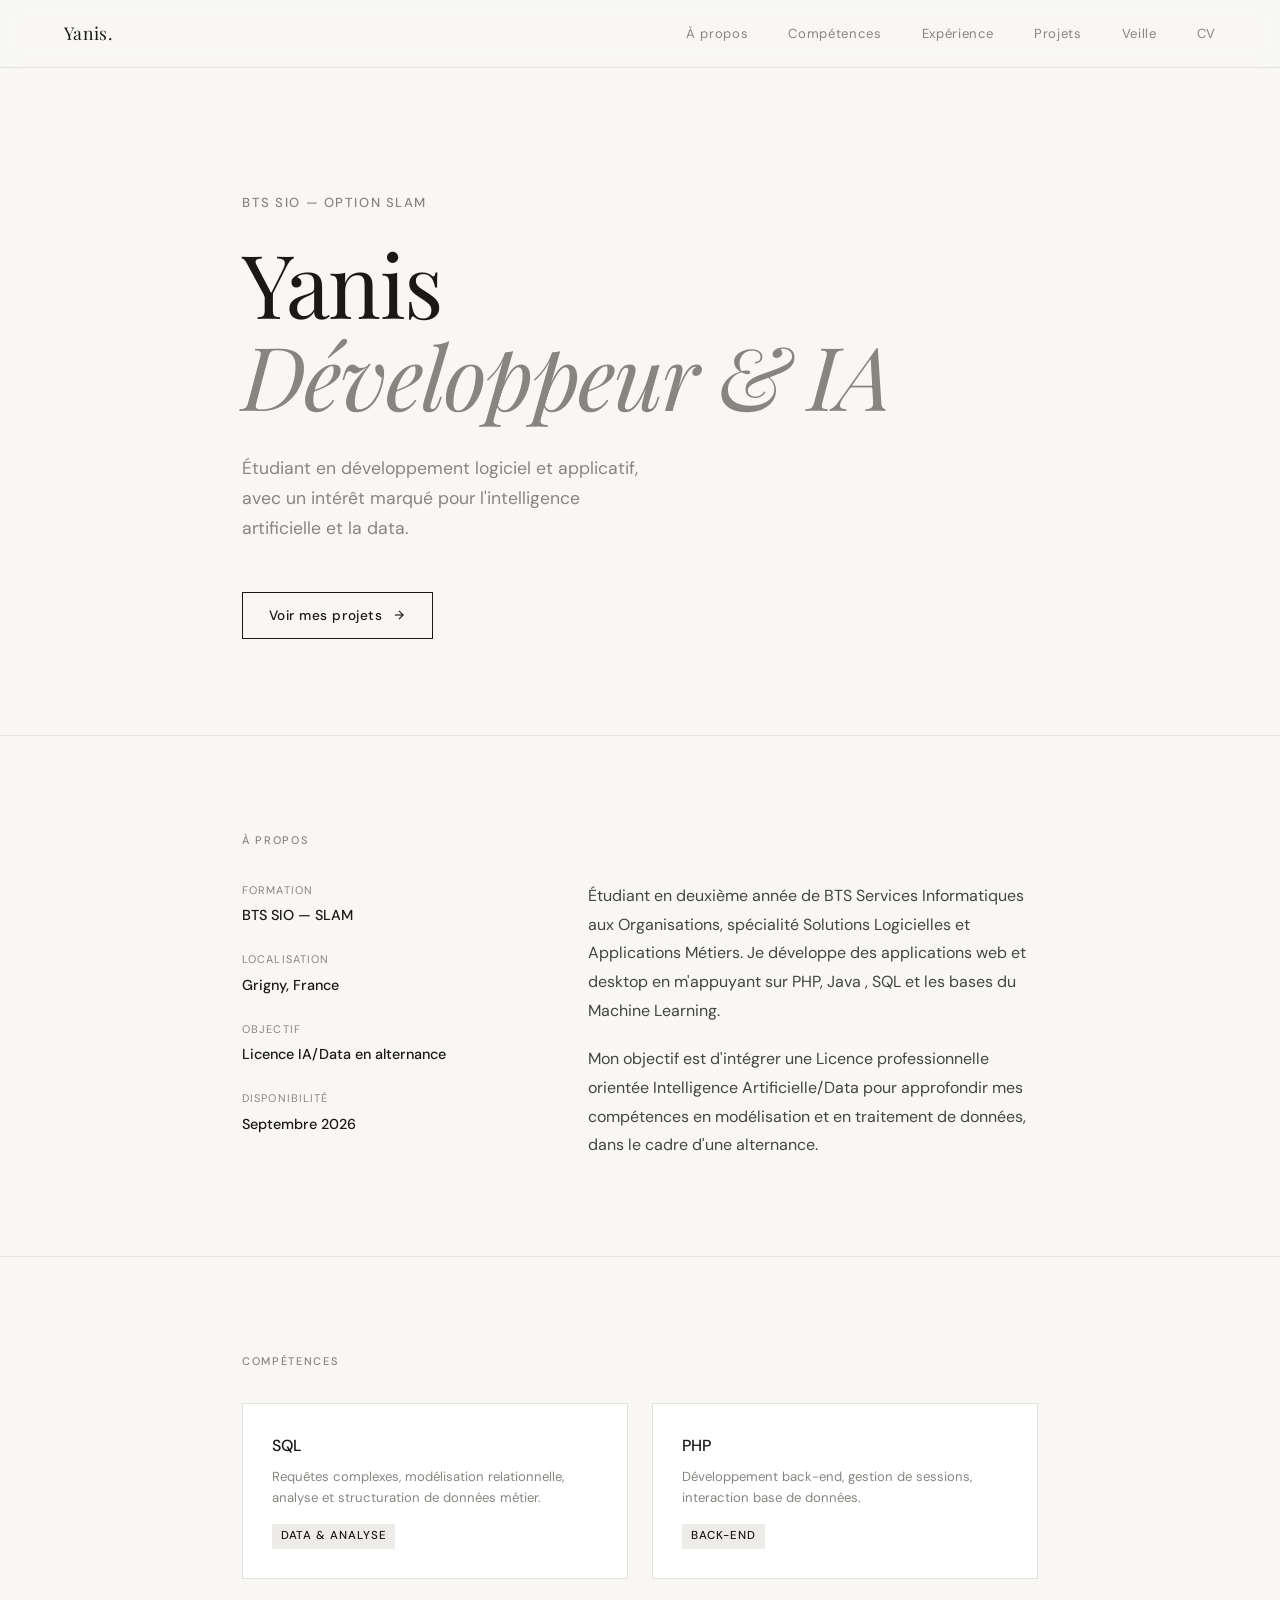
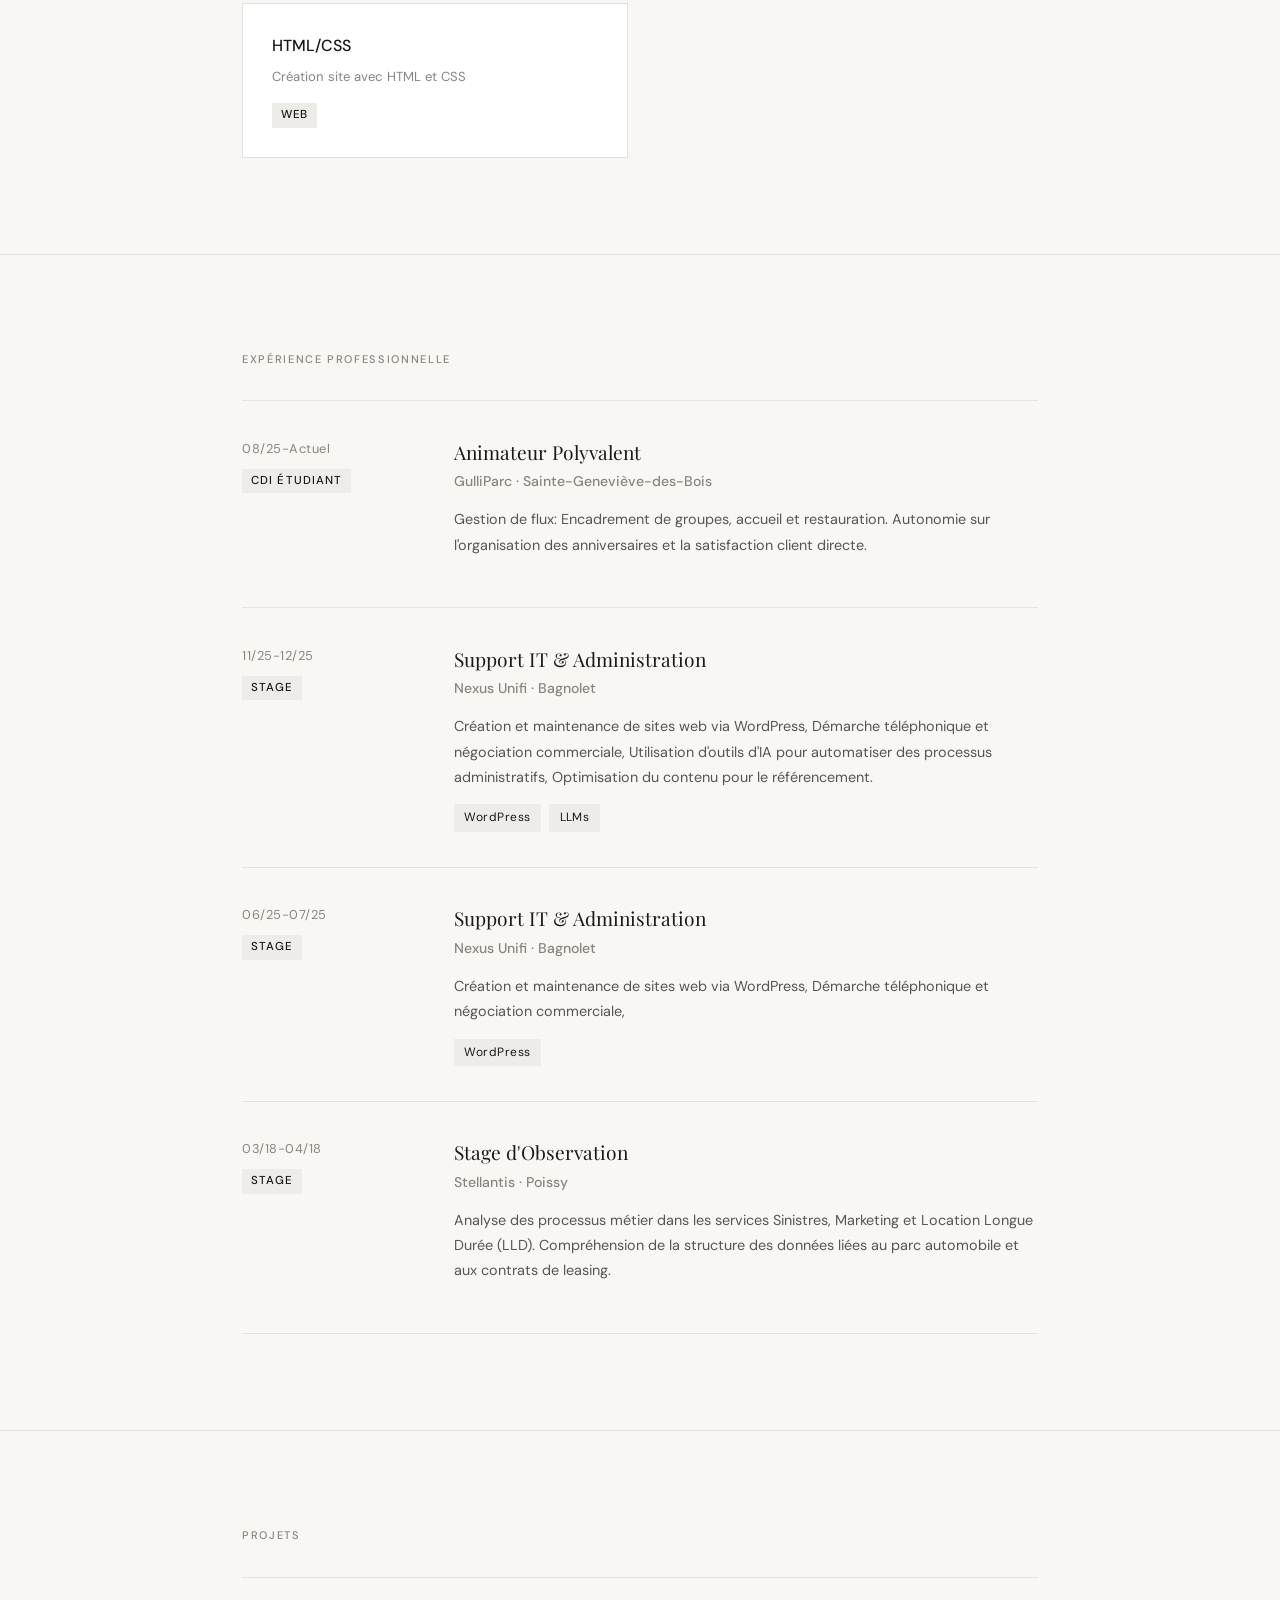
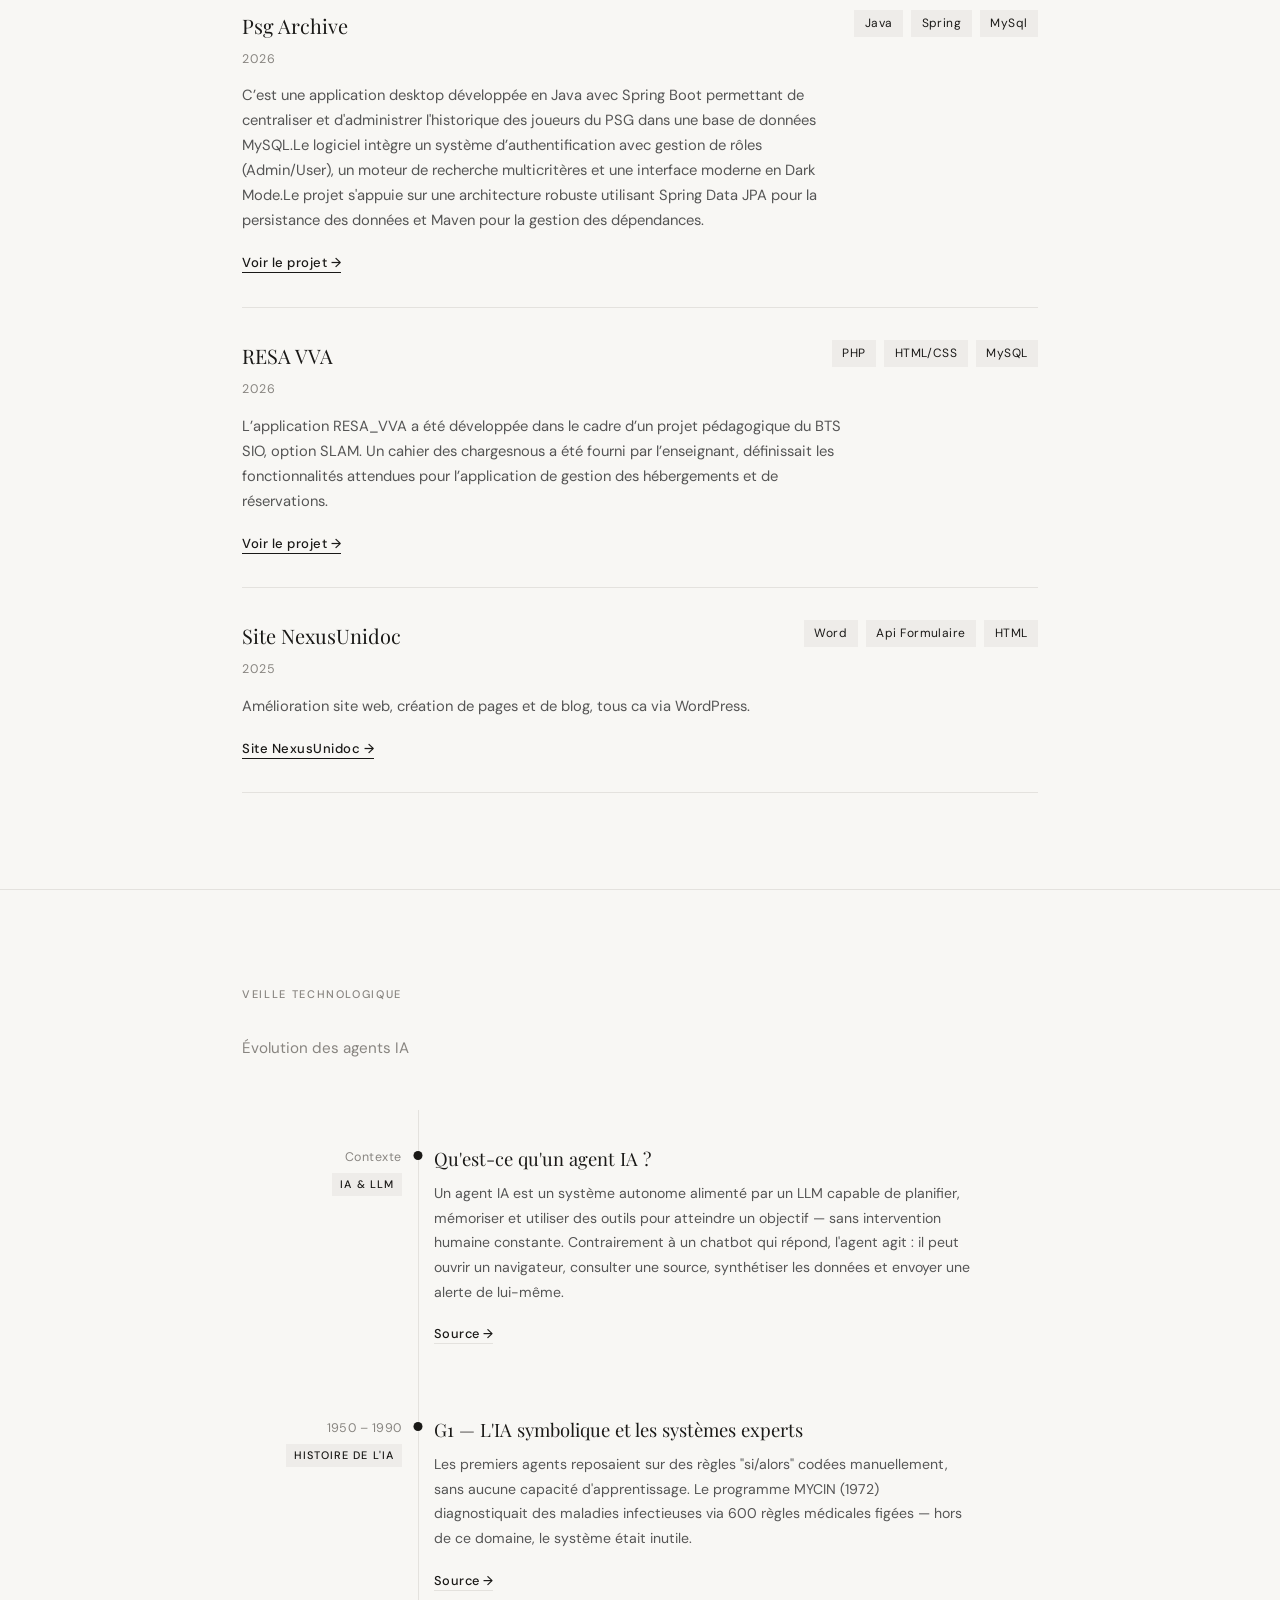
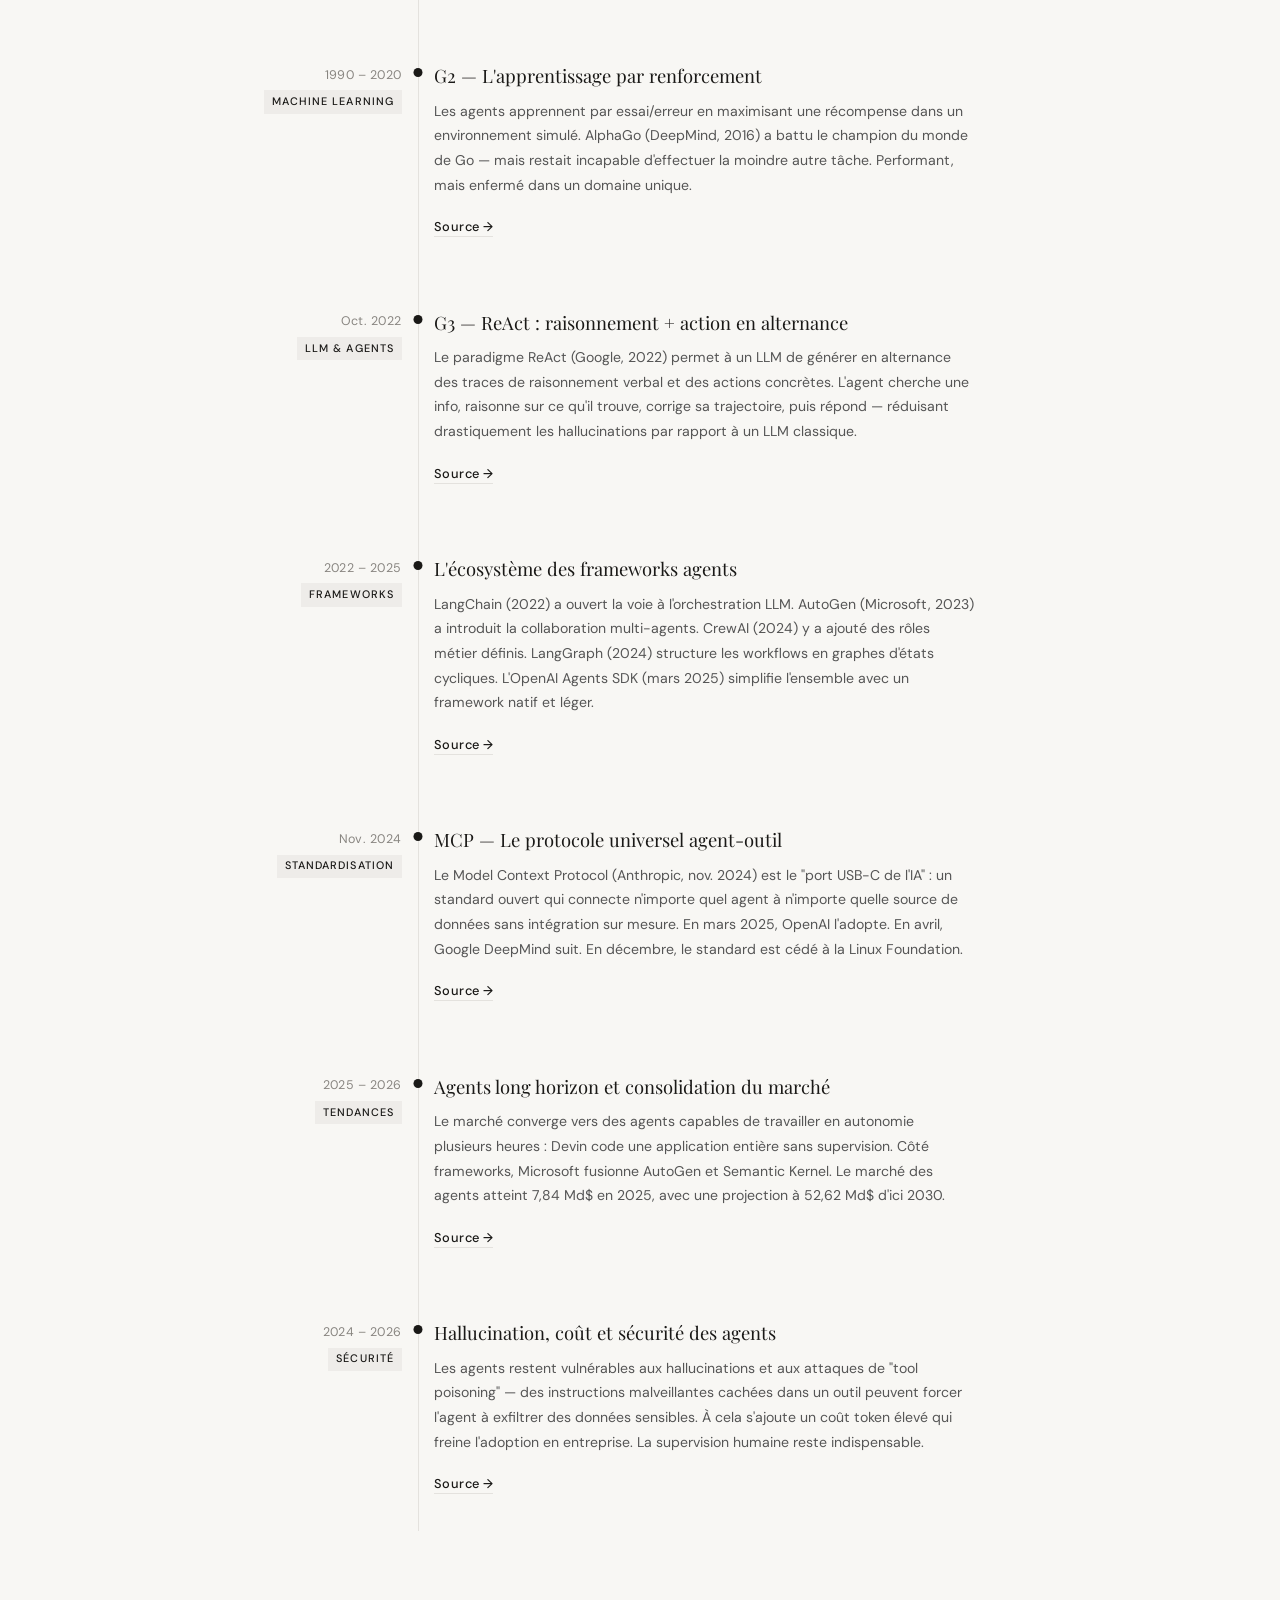
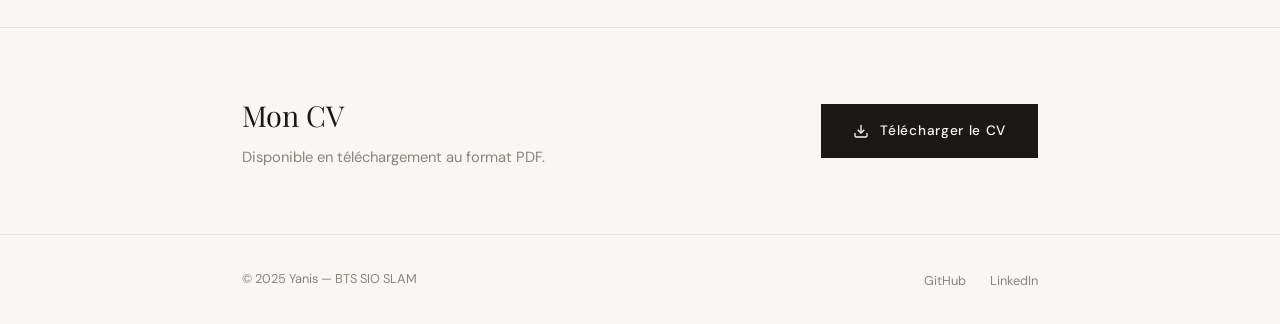
==== index.html @ 3b04b629 "Add files via upload" ====
<!DOCTYPE html>
<html lang="fr">
<head>
  <meta charset="UTF-8" />
  <meta name="viewport" content="width=device-width, initial-scale=1.0" />
  <title>Yanis — BTS SIO SLAM</title>
  <link rel="preconnect" href="https://fonts.googleapis.com" />
  <link rel="preconnect" href="https://fonts.gstatic.com" crossorigin />
  <link href="https://fonts.googleapis.com/css2?family=Playfair+Display:ital,wght@0,400;0,700;1,400&family=DM+Sans:wght@300;400;500&display=swap" rel="stylesheet" />

  <style>
    /* ─── VARIABLES ─────────────────────────────────────────── */
    :root {
      --bg:       #f8f7f4;
      --surface:  #ffffff;
      --border:   #e4e2de;
      --text:     #1a1917;
      --muted:    #888580;
      --accent:   #1a1917;
      --tag-bg:   #eeece9;
    }

    /* ─── RESET & BASE ──────────────────────────────────────── */
    *, *::before, *::after { box-sizing: border-box; margin: 0; padding: 0; }

    html { scroll-behavior: smooth; }

    body {
      font-family: 'DM Sans', sans-serif;
      background: var(--bg);
      color: var(--text);
      font-size: 16px;
      line-height: 1.6;
      -webkit-font-smoothing: antialiased;
    }

    /* ─── TYPOGRAPHIE ───────────────────────────────────────── */
    h1, h2, h3 { font-family: 'Playfair Display', serif; font-weight: 400; }

    .section-label {
      font-size: 11px;
      font-weight: 500;
      letter-spacing: 0.15em;
      text-transform: uppercase;
      color: var(--muted);
      margin-bottom: 2rem;
    }

    /* ─── NAV ───────────────────────────────────────────────── */
    nav {
      position: fixed;
      top: 0; left: 0; right: 0;
      z-index: 100;
      display: flex;
      align-items: center;
      justify-content: space-between;
      padding: 1.2rem 4rem;
      background: rgba(248, 247, 244, 0.88);
      backdrop-filter: blur(10px);
      border-bottom: 1px solid var(--border);
    }

    .nav-logo {
      font-family: 'Playfair Display', serif;
      font-size: 1.1rem;
      letter-spacing: 0.02em;
      color: var(--text);
      text-decoration: none;
    }

    .nav-links {
      display: flex;
      gap: 2.5rem;
      list-style: none;
    }

    .nav-links a {
      font-size: 0.82rem;
      font-weight: 400;
      letter-spacing: 0.05em;
      color: var(--muted);
      text-decoration: none;
      transition: color 0.2s;
    }

    .nav-links a:hover { color: var(--text); }

    /* ─── LAYOUT ────────────────────────────────────────────── */
    .container {
      max-width: 860px;
      margin: 0 auto;
      padding: 0 2rem;
    }

    section {
      padding: 6rem 0;
      border-top: 1px solid var(--border);
    }

    /* ─── HERO ──────────────────────────────────────────────── */
    #hero {
      padding: 12rem 0 6rem;
      border-top: none;
    }

    .hero-eyebrow {
      font-size: 0.82rem;
      font-weight: 500;
      letter-spacing: 0.12em;
      text-transform: uppercase;
      color: var(--muted);
      margin-bottom: 1.5rem;
    }

    .hero-name {
      font-size: clamp(3rem, 8vw, 5.5rem);
      line-height: 1.05;
      letter-spacing: -0.02em;
      margin-bottom: 2rem;
    }

    .hero-name em {
      font-style: italic;
      color: var(--muted);
    }

    .hero-desc {
      font-size: 1.1rem;
      color: var(--muted);
      max-width: 420px;
      line-height: 1.7;
      margin-bottom: 3rem;
    }

    .hero-cta {
      display: inline-flex;
      align-items: center;
      gap: 0.6rem;
      padding: 0.75rem 1.6rem;
      border: 1.5px solid var(--text);
      background: transparent;
      color: var(--text);
      text-decoration: none;
      font-size: 0.85rem;
      font-weight: 500;
      letter-spacing: 0.04em;
      transition: background 0.2s, color 0.2s;
    }

    .hero-cta:hover { background: var(--text); color: var(--bg); }

    .hero-cta svg { width: 14px; height: 14px; }

    /* ─── À PROPOS ──────────────────────────────────────────── */
    .about-grid {
      display: grid;
      grid-template-columns: 1fr 1.6fr;
      gap: 4rem;
      align-items: start;
    }

    .about-meta {
      display: flex;
      flex-direction: column;
      gap: 1.5rem;
    }

    .about-meta-item label {
      display: block;
      font-size: 11px;
      letter-spacing: 0.1em;
      text-transform: uppercase;
      color: var(--muted);
      margin-bottom: 0.3rem;
    }

    .about-meta-item p {
      font-size: 0.9rem;
      font-weight: 500;
    }

    .about-text p {
      font-size: 1rem;
      line-height: 1.8;
      color: #444;
      margin-bottom: 1.2rem;
    }

    .about-text p:last-child { margin-bottom: 0; }

    /* ─── COMPÉTENCES ───────────────────────────────────────── */
    .skills-grid {
      display: grid;
      grid-template-columns: repeat(2, 1fr);
      gap: 1.5rem;
    }
 
    .skill-card {
      padding: 1.8rem;
      background: var(--surface);
      border: 1px solid var(--border);
    }
 
    .skill-card-title {
      font-size: 1rem;
      font-weight: 500;
      margin-bottom: 0.5rem;
    }
 
    .skill-card-desc {
      font-size: 0.82rem;
      color: var(--muted);
      line-height: 1.6;
    }
 
    .skill-card-context {
      display: inline-block;
      margin-top: 1rem;
      font-size: 0.72rem;
      font-weight: 500;
      letter-spacing: 0.08em;
      text-transform: uppercase;
      padding: 0.2rem 0.55rem;
      background: var(--tag-bg);
      color: var(--text);
    }

    /* ─── PROJETS ───────────────────────────────────────────── */
    .projects-list {
      display: flex;
      flex-direction: column;
      gap: 0;
    }

    /* ── CARD PROJET : copie ce bloc pour ajouter un projet ─── *
     *                                                           *
     *   <article class="project-card">                         *
     *     <div class="project-card-header">                    *
     *       <div>                                              *
     *         <h3 class="project-name">Nom du projet</h3>     *
     *         <span class="project-year">2024</span>           *
     *       </div>                                             *
     *       <div class="project-tags">                         *
     *         <span class="tag">PHP</span>                     *
     *         <span class="tag">MySQL</span>                   *
     *       </div>                                             *
     *     </div>                                               *
     *     <p class="project-desc">                             *
     *       Description courte du projet en 1-2 phrases.      *
     *     </p>                                                 *
     *     <a href="#" class="project-link">Voir le projet →</a>*
     *   </article>                                             *
     *                                                          *
     * ────────────────────────────────────────────────────── */

    .project-card {
      padding: 2rem 0;
      border-bottom: 1px solid var(--border);
    }

    .project-card:first-child { border-top: 1px solid var(--border); }

    .project-card-header {
      display: flex;
      align-items: flex-start;
      justify-content: space-between;
      gap: 1rem;
      margin-bottom: 0.8rem;
      flex-wrap: wrap;
    }

    .project-name {
      font-family: 'Playfair Display', serif;
      font-size: 1.25rem;
      font-weight: 400;
      margin-bottom: 0.2rem;
    }

    .project-year {
      font-size: 0.78rem;
      color: var(--muted);
      letter-spacing: 0.08em;
    }

    .project-tags {
      display: flex;
      gap: 0.5rem;
      flex-wrap: wrap;
    }

    .tag {
      font-size: 0.75rem;
      padding: 0.25rem 0.65rem;
      background: var(--tag-bg);
      color: var(--text);
      letter-spacing: 0.04em;
    }

    .project-desc {
      font-size: 0.92rem;
      color: #555;
      line-height: 1.7;
      margin-bottom: 1rem;
      max-width: 600px;
    }

    .project-link {
      font-size: 0.82rem;
      font-weight: 500;
      color: var(--text);
      text-decoration: none;
      letter-spacing: 0.04em;
      border-bottom: 1px solid var(--text);
      padding-bottom: 1px;
      transition: opacity 0.2s;
    }

    .project-link:hover { opacity: 0.4; }

    /* ─── EXPÉRIENCE PRO ────────────────────────────────────── */
    .exp-list {
      display: flex;
      flex-direction: column;
      gap: 0;
    }

    .exp-item {
      display: grid;
      grid-template-columns: 180px 1fr;
      gap: 2rem;
      padding: 2.2rem 0;
      border-bottom: 1px solid var(--border);
    }

    .exp-item:first-child { border-top: 1px solid var(--border); }

    .exp-meta {
      padding-top: 0.15rem;
    }

    .exp-period {
      font-size: 0.8rem;
      color: var(--muted);
      letter-spacing: 0.04em;
      display: block;
      margin-bottom: 0.4rem;
    }

    .exp-type {
      font-size: 0.72rem;
      font-weight: 500;
      letter-spacing: 0.1em;
      text-transform: uppercase;
      padding: 0.2rem 0.55rem;
      background: var(--tag-bg);
      display: inline-block;
    }

    .exp-content {}

    .exp-role {
      font-family: 'Playfair Display', serif;
      font-size: 1.2rem;
      font-weight: 400;
      margin-bottom: 0.2rem;
    }

    .exp-company {
      font-size: 0.88rem;
      font-weight: 500;
      color: var(--muted);
      margin-bottom: 0.9rem;
    }

    .exp-desc {
      font-size: 0.9rem;
      color: #555;
      line-height: 1.75;
      margin-bottom: 0.9rem;
    }

    .exp-tags {
      display: flex;
      gap: 0.5rem;
      flex-wrap: wrap;
    }

    @media (max-width: 700px) {
      .exp-item { grid-template-columns: 1fr; gap: 0.8rem; }
    }

    /* ─── VEILLE — FRISE CHRONOLOGIQUE ─────────────────────── */
    .veille-intro {
      font-size: 0.95rem;
      color: var(--muted);
      max-width: 540px;
      line-height: 1.7;
      margin-bottom: 3rem;
    }

    /* ── Ligne verticale ────────────────────────────────────
       Colonne meta = 160px, gap = 2rem (32px)
       Centre du gap = 160 + 16 = 176px → valeur de référence
    ─────────────────────────────────────────────────────── */
    .timeline {
      position: relative;
    }

    .timeline::before {
      content: '';
      position: absolute;
      left: 176px;
      top: 0;
      bottom: 0;
      width: 1px;
      background: var(--border);
      z-index: 0;
    }

    /* ── Entrée ─────────────────────────────────────────── */
    .tl-item {
      display: grid;
      grid-template-columns: 160px 1fr;
      gap: 2rem;
      padding: 2.2rem 0;
      position: relative;
    }

    /* Dot : positionné sur .tl-item (même parent que la ligne),
       même left que .timeline::before → alignement garanti     */
    .tl-item::before {
      content: '';
      position: absolute;
      left: 176px;
      top: 2.55rem;
      width: 9px;
      height: 9px;
      border-radius: 50%;
      background: var(--text);
      transform: translateX(-50%);
      z-index: 1;
    }

    /* ── Colonne gauche ─────────────────────────────────── */
    .tl-meta {
      display: flex;
      flex-direction: column;
      align-items: flex-end;
      padding-top: 0.25rem;
      gap: 0.4rem;
    }

    .tl-period {
      font-size: 0.78rem;
      color: var(--muted);
      letter-spacing: 0.04em;
      text-align: right;
      line-height: 1.4;
    }

    .tl-domain {
      font-size: 0.68rem;
      font-weight: 500;
      letter-spacing: 0.1em;
      text-transform: uppercase;
      padding: 0.18rem 0.5rem;
      background: var(--tag-bg);
      color: var(--text);
    }

    /* ── Colonne droite ─────────────────────────────────── */
    .tl-content {
      padding-top: 0.1rem;
    }

    .tl-title {
      font-family: 'Playfair Display', serif;
      font-size: 1.15rem;
      font-weight: 400;
      margin-bottom: 0.6rem;
      line-height: 1.35;
    }

    .tl-summary {
      font-size: 0.88rem;
      color: #555;
      line-height: 1.75;
      margin-bottom: 1rem;
      max-width: 540px;
    }

    .tl-source {
      font-size: 0.8rem;
      color: var(--text);
      text-decoration: none;
      font-weight: 500;
      border-bottom: 1px solid var(--border);
      padding-bottom: 1px;
      transition: border-color 0.2s;
      letter-spacing: 0.03em;
    }

    .tl-source:hover { border-color: var(--text); }

    /* ── Responsive ─────────────────────────────────────── */
    @media (max-width: 640px) {
      .timeline::before {
        left: 0;
      }

      .tl-item {
        grid-template-columns: 1fr;
        gap: 0.5rem;
        padding-left: 1.5rem;
      }

      .tl-item::before {
        left: 0;
        top: 2.6rem;
        transform: translateX(-50%);
      }

      .tl-meta {
        flex-direction: row;
        align-items: center;
        gap: 0.7rem;
      }

      .tl-period { text-align: left; }
    }

    /* ─── CV ────────────────────────────────────────────────── */
    #cv {
      padding: 4rem 0;
    }

    .cv-block {
      display: flex;
      align-items: center;
      justify-content: space-between;
      gap: 2rem;
      flex-wrap: wrap;
    }

    .cv-text h2 {
      font-size: 1.8rem;
      margin-bottom: 0.5rem;
    }

    .cv-text p {
      color: var(--muted);
      font-size: 0.92rem;
    }

    .btn-download {
      display: inline-flex;
      align-items: center;
      gap: 0.7rem;
      padding: 1rem 2rem;
      background: var(--text);
      color: var(--bg);
      text-decoration: none;
      font-size: 0.85rem;
      font-weight: 500;
      letter-spacing: 0.05em;
      transition: opacity 0.2s;
      flex-shrink: 0;
    }

    .btn-download:hover { opacity: 0.75; }

    .btn-download svg { width: 16px; height: 16px; }

    /* ─── FOOTER ────────────────────────────────────────────── */
    footer {
      border-top: 1px solid var(--border);
      padding: 2rem 0;
    }

    .footer-inner {
      display: flex;
      align-items: center;
      justify-content: space-between;
      gap: 1rem;
      flex-wrap: wrap;
    }

    .footer-copy {
      font-size: 0.8rem;
      color: var(--muted);
    }

    .footer-links {
      display: flex;
      gap: 1.5rem;
      list-style: none;
    }

    .footer-links a {
      font-size: 0.8rem;
      color: var(--muted);
      text-decoration: none;
      transition: color 0.2s;
    }

    .footer-links a:hover { color: var(--text); }

    /* ─── RESPONSIVE ────────────────────────────────────────── */
    @media (max-width: 700px) {
      nav { padding: 1rem 1.5rem; }
      .nav-links { gap: 1.5rem; }
      .container { padding: 0 1.25rem; }
      #hero { padding: 9rem 0 4rem; }
      .about-grid { grid-template-columns: 1fr; gap: 2.5rem; }
      .skills-grid { grid-template-columns: 1fr; }
      .veille-grid { grid-template-columns: 1fr; }
      .cv-block { flex-direction: column; align-items: flex-start; }
    }
  </style>
</head>
<body>

  <!-- ─── NAV ──────────────────────────────────────────────── -->
  <nav>
    <a href="#hero" class="nav-logo">Yanis.</a>
    <ul class="nav-links">
      <li><a href="#about">À propos</a></li>
      <li><a href="#skills">Compétences</a></li>
      <li><a href="#experience">Expérience</a></li>
      <li><a href="#projects">Projets</a></li>
      <li><a href="#veille">Veille</a></li>
      <li><a href="#cv">CV</a></li>
    </ul>
  </nav>

  <!-- ─── HERO ─────────────────────────────────────────────── -->
  <section id="hero">
    <div class="container">
      <p class="hero-eyebrow">BTS SIO — Option SLAM</p>
      <h1 class="hero-name">Yanis<br /><em>Développeur & IA</em></h1>
      <p class="hero-desc">
        Étudiant en développement logiciel et applicatif, avec un intérêt marqué pour l'intelligence artificielle et la data.
      </p>
      <a href="#projects" class="hero-cta">
        Voir mes projets
        <svg viewBox="0 0 24 24" fill="none" stroke="currentColor" stroke-width="2"><line x1="5" y1="12" x2="19" y2="12"/><polyline points="12 5 19 12 12 19"/></svg>
      </a>
    </div>
  </section>

  <!-- ─── À PROPOS ──────────────────────────────────────────── -->
  <section id="about">
    <div class="container">
      <p class="section-label">À propos</p>
      <div class="about-grid">
        <div class="about-meta">
          <div class="about-meta-item">
            <label>Formation</label>
            <p>BTS SIO — SLAM</p>
          </div>
          <div class="about-meta-item">
            <label>Localisation</label>
            <p>Grigny, France</p>
          </div>
          <div class="about-meta-item">
            <label>Objectif</label>
            <p>Licence IA/Data en alternance</p>
          </div>
          <div class="about-meta-item">
            <label>Disponibilité</label>
            <p>Septembre 2026</p>
          </div>
        </div>
        <div class="about-text">
          <p>
            Étudiant en deuxième année de BTS Services Informatiques aux Organisations, spécialité Solutions Logicielles et Applications Métiers. Je développe des applications web et desktop en m'appuyant sur PHP, Java , SQL et les bases du Machine Learning.
          </p>
          <p>
            Mon objectif est d'intégrer une Licence professionnelle orientée Intelligence Artificielle/Data pour approfondir mes compétences en modélisation et en traitement de données, dans le cadre d'une alternance.
          </p>
        </div>
      </div>
    </div>
  </section>

  <!-- ─── COMPÉTENCES ───────────────────────────────────────── -->
  <section id="skills">
    <div class="container">
      <p class="section-label">Compétences</p>
      <div class="skills-grid">
 
        <div class="skill-card">
          <p class="skill-card-title">SQL</p>
          <p class="skill-card-desc">Requêtes complexes, modélisation relationnelle, analyse et structuration de données métier.</p>
          <span class="skill-card-context">Data & Analyse</span>
        </div>
 
        <div class="skill-card">
          <p class="skill-card-title">PHP</p>
          <p class="skill-card-desc">Développement back-end, gestion de sessions, interaction base de données.</p>
          <span class="skill-card-context">Back-end</span>
        </div>
 
        <div class="skill-card">
          <p class="skill-card-title">HTML/CSS</p>
          <p class="skill-card-desc">Création site avec HTML et CSS</p>
          <span class="skill-card-context">Web</span>
        </div>
 
        <!--
        <div class="skill-card">
          <p class="skill-card-title">Machine Learning / IA</p>
          <p class="skill-card-desc">Modèles supervisés, traitement de données, exploration avec Python.</p>
          <span class="skill-card-context">IA & Data</span>
        </div>
      -->
 
      </div>
    </div>
  </section>

  <!-- ─── EXPÉRIENCE PROFESSIONNELLE ───────────────────────── -->
  <section id="experience">
    <div class="container">
      <p class="section-label">Expérience professionnelle</p>
      <div class="exp-list">

        <!--
          ╔══════════════════════════════════════════════════════╗
          ║  AJOUTER UNE EXPÉRIENCE                              ║
          ╚══════════════════════════════════════════════════════╝

          <div class="exp-item">
            <div class="exp-meta">
              <span class="exp-period">Juin — Juil. 2024</span>
              <span class="exp-type">Stage</span>          ← ou "Alternance", "CDI", etc.
            </div>
            <div class="exp-content">
              <h3 class="exp-role">Intitulé du poste</h3>
              <p class="exp-company">Nom de l'entreprise · Ville</p>
              <p class="exp-desc">
                Ce que tu as fait : missions, outils, résultats concrets.
              </p>
              <div class="exp-tags">
                <span class="tag">PHP</span>
                <span class="tag">SQL</span>
              </div>
            </div>
          </div>
        -->



        <div class="exp-item">
          <div class="exp-meta">
            <span class="exp-period">08/25-Actuel</span>
            <span class="exp-type">CDI étudiant</span>
          </div>
          <div class="exp-content">
            <h3 class="exp-role">Animateur Polyvalent</h3>
            <p class="exp-company">GulliParc · Sainte-Geneviève-des-Bois</p>
            <p class="exp-desc">
              Gestion de flux: Encadrement de groupes, accueil et restauration. 
              Autonomie sur l'organisation des anniversaires et la satisfaction client directe.
            </p>
          </div>
        </div>


        <div class="exp-item">
          <div class="exp-meta">
            <span class="exp-period">11/25-12/25</span>
            <span class="exp-type">Stage</span>
          </div>
          <div class="exp-content">
            <h3 class="exp-role">Support IT & Administration</h3>
            <p class="exp-company">Nexus Unifi · Bagnolet</p>
            <p class="exp-desc">
              Création et maintenance de sites web via WordPress,
              Démarche téléphonique et négociation commerciale,
              Utilisation d'outils d'IA pour automatiser des processus administratifs,
              Optimisation du contenu pour le référencement.
            </p>
            <div class="exp-tags">
              <span class="tag">WordPress</span>
              <span class="tag">LLMs</span>
            </div>
          </div>
        </div>


        <div class="exp-item">
          <div class="exp-meta">
            <span class="exp-period">06/25-07/25</span>
            <span class="exp-type">Stage</span>
          </div>
          <div class="exp-content">
            <h3 class="exp-role">Support IT & Administration</h3>
            <p class="exp-company">Nexus Unifi · Bagnolet</p>
            <p class="exp-desc">
              Création et maintenance de sites web via WordPress,
              Démarche téléphonique et négociation commerciale,
            </p>
            <div class="exp-tags">
              <span class="tag">WordPress</span>
            </div>
          </div>
        </div>


        <div class="exp-item">
          <div class="exp-meta">
            <span class="exp-period">03/18-04/18</span>
            <span class="exp-type">Stage</span>
          </div>
          <div class="exp-content">
            <h3 class="exp-role">Stage d'Observation</h3>
            <p class="exp-company">Stellantis · Poissy</p>
            <p class="exp-desc">
              Analyse des processus métier dans les services Sinistres, Marketing et Location Longue Durée (LLD). Compréhension de la structure des données liées au parc automobile et aux contrats de leasing.
            </p>
          </div>
        </div>        


      </div>
    </div>
  </section>



  <!-- ─── PROJETS ───────────────────────────────────────────── -->
  <section id="projects">
    <div class="container">
      <p class="section-label">Projets</p>
      <div class="projects-list">

        <!--
          ╔══════════════════════════════════════════════════════╗
          ║  AJOUTER UN PROJET :                                 ║
          ╚══════════════════════════════════════════════════════╝

          <article class="project-card">
            <div class="project-card-header">
              <div>
                <h3 class="project-name">Nom du projet</h3>
                <span class="project-year">2024</span>
              </div>
              <div class="project-tags">
                <span class="tag">PHP</span>
                <span class="tag">MySQL</span>
                <span class="tag">HTML/CSS</span>
              </div>
            </div>
            <p class="project-desc">
              Description courte du projet en 1-2 phrases. Ce qu'il fait et pourquoi il a été conçu.
            </p>
            <a href="#" class="project-link">Voir le projet →</a>
          </article>
        -->


          <!--
        <article class="project-card">
            <div class="project-card-header">
              <div>
                <h3 class="project-name">Yaconcess</h3>
                <span class="project-year">2024</span>
              </div>
              <div class="project-tags">
                <span class="tag">PHP</span>
                <span class="tag">MySQL</span>
                <span class="tag">HTML/CSS</span>
              </div>
            </div>
            <p class="project-desc">
              Site en connexion avec une base de donnée sur le thème de location de voiture.
            </p>
            <a href="Yaconcess/index.html" class="project-link">Voir le projet →</a>
          </article>
          -->


          <article class="project-card">
            <div class="project-card-header">
              <div>
                <h3 class="project-name">Psg Archive</h3>
                <span class="project-year">2026</span>
              </div>
              <div class="project-tags">
                <span class="tag">Java</span>
                <span class="tag">Spring</span>
                <span class="tag">MySql</span>
              </div>
            </div>
            <p class="project-desc">
              C’est une application desktop développée en Java avec Spring Boot permettant de centraliser et d'administrer l'historique des joueurs du PSG dans une base de données MySQL.Le logiciel intègre un système d’authentification avec gestion de rôles (Admin/User), un moteur de recherche multicritères et une interface moderne en Dark Mode.Le projet s'appuie sur une architecture robuste utilisant Spring Data JPA pour la persistance des données et Maven pour la gestion des dépendances.
            </p>
            <a href="https://yanis252.github.io/psg-archive/" class="project-link">Voir le projet →</a>
          </article>


          <!--
          <article class="project-card">
            <div class="project-card-header">
              <div>
                <h3 class="project-name">Prédiction du taux de désabonnement des clients bancaires</h3>
                <span class="project-year">2026</span>
              </div>
              <div class="project-tags">
                <span class="tag">Python</span>
                <span class="tag">ML</span>
                <span class="tag">scikit-learn</span>
              </div>
            </div>
            <p class="project-desc">
              Modèle de classification binaire entraîné sur 10 000 clients bancaires pour prédire le churn. Pipeline complet : preprocessing (encodage, normalisation), comparaison Régression Logistique vs Random Forest, évaluation par ROC-AUC (~0.86). Variables les plus prédictives : âge, nombre de produits et statut d'activité du client.
            </p>
            <a href="https://yanis252.github.io/ML/" class="project-link">Voir le projet →</a>
          </article>
        -->


          <article class="project-card">
            <div class="project-card-header">
              <div>
                <h3 class="project-name">RESA VVA</h3>
                <span class="project-year">2026</span>
              </div>
              <div class="project-tags">
                <span class="tag">PHP</span>
                <span class="tag">HTML/CSS</span>
                <span class="tag">MySQL</span>
              </div>
            </div>
            <p class="project-desc">
              L’application RESA_VVA a été développée dans le cadre d’un projet pédagogique du BTS SIO, option SLAM.
              Un cahier des chargesnous a été fourni par l’enseignant, définissait les fonctionnalités attendues pour
              l’application de gestion des hébergements et de réservations.
            </p>

            <a href="Reservation/index.php" class="project-link">Voir le projet →</a>
          </article>

          <article class="project-card">
            <div class="project-card-header">
              <div>
                <h3 class="project-name">Site NexusUnidoc</h3>
                <span class="project-year">2025</span>
              </div>
              <div class="project-tags">
                <span class="tag">Word</span>
                <span class="tag">Api Formulaire</span>
                <span class="tag">HTML</span>
              </div>
            </div>
            <p class="project-desc">
              Amélioration site web, création de pages et de blog, tous ca via WordPress.
            </p>
            <a href="https://nexusunidoc.in/" class="project-link">Site NexusUnidoc →</a>
          </article>
      </div>
    </div>
  </section>



  <!-- ─── VEILLE TECHNOLOGIQUE ──────────────────────────────── -->
  <section id="veille">
    <div class="container">
      <p class="section-label">Veille technologique</p>
      <p class="veille-intro">
        Évolution des agents IA 
      </p>

      <div class="timeline">

        <!-- INTRO -->
        <div class="tl-item">
          <div class="tl-meta">
            <span class="tl-period">Contexte</span>
            <span class="tl-domain">IA & LLM</span>
          </div>
          <div class="tl-content">
            <h3 class="tl-title">Qu'est-ce qu'un agent IA ?</h3>
            <p class="tl-summary">
              Un agent IA est un système autonome alimenté par un LLM capable de planifier, mémoriser et utiliser des outils pour atteindre un objectif — sans intervention humaine constante. Contrairement à un chatbot qui répond, l'agent agit : il peut ouvrir un navigateur, consulter une source, synthétiser les données et envoyer une alerte de lui-même.
            </p>
            <a href="https://www.firecrawl.dev/blog/best-open-source-agent-frameworks" class="tl-source">Source →</a>
          </div>
        </div>

        <!-- G1 -->
        <div class="tl-item">
          <div class="tl-meta">
            <span class="tl-period">1950 – 1990</span>
            <span class="tl-domain">Histoire de l'IA</span>
          </div>
          <div class="tl-content">
            <h3 class="tl-title">G1 — L'IA symbolique et les systèmes experts</h3>
            <p class="tl-summary">
              Les premiers agents reposaient sur des règles "si/alors" codées manuellement, sans aucune capacité d'apprentissage. Le programme MYCIN (1972) diagnostiquait des maladies infectieuses via 600 règles médicales figées — hors de ce domaine, le système était inutile.
            </p>
            <a href="https://fr.wikipedia.org/wiki/Syst%C3%A8me_expert" class="tl-source">Source →</a>
          </div>
        </div>

        <!-- G2 -->
        <div class="tl-item">
          <div class="tl-meta">
            <span class="tl-period">1990 – 2020</span>
            <span class="tl-domain">Machine Learning</span>
          </div>
          <div class="tl-content">
            <h3 class="tl-title">G2 — L'apprentissage par renforcement</h3>
            <p class="tl-summary">
              Les agents apprennent par essai/erreur en maximisant une récompense dans un environnement simulé. AlphaGo (DeepMind, 2016) a battu le champion du monde de Go — mais restait incapable d'effectuer la moindre autre tâche. Performant, mais enfermé dans un domaine unique.
            </p>
            <a href="https://deepmind.google/research/breakthroughs/alphago/" class="tl-source">Source →</a>
          </div>
        </div>

        <!-- ReAct -->
        <div class="tl-item">
          <div class="tl-meta">
            <span class="tl-period">Oct. 2022</span>
            <span class="tl-domain">LLM & Agents</span>
          </div>
          <div class="tl-content">
            <h3 class="tl-title">G3 — ReAct : raisonnement + action en alternance</h3>
            <p class="tl-summary">
              Le paradigme ReAct (Google, 2022) permet à un LLM de générer en alternance des traces de raisonnement verbal et des actions concrètes. L'agent cherche une info, raisonne sur ce qu'il trouve, corrige sa trajectoire, puis répond — réduisant drastiquement les hallucinations par rapport à un LLM classique.
            </p>
            <a href="https://arxiv.org/abs/2210.03629" class="tl-source">Source →</a>
          </div>
        </div>

        <!-- Frameworks -->
        <div class="tl-item">
          <div class="tl-meta">
            <span class="tl-period">2022 – 2025</span>
            <span class="tl-domain">Frameworks</span>
          </div>
          <div class="tl-content">
            <h3 class="tl-title">L'écosystème des frameworks agents</h3>
            <p class="tl-summary">
              LangChain (2022) a ouvert la voie à l'orchestration LLM. AutoGen (Microsoft, 2023) a introduit la collaboration multi-agents. CrewAI (2024) y a ajouté des rôles métier définis. LangGraph (2024) structure les workflows en graphes d'états cycliques. L'OpenAI Agents SDK (mars 2025) simplifie l'ensemble avec un framework natif et léger.
            </p>
            <a href="https://langfuse.com/blog/2025-03-19-ai-agent-comparison" class="tl-source">Source →</a>
          </div>
        </div>

        <!-- MCP -->
        <div class="tl-item">
          <div class="tl-meta">
            <span class="tl-period">Nov. 2024</span>
            <span class="tl-domain">Standardisation</span>
          </div>
          <div class="tl-content">
            <h3 class="tl-title">MCP — Le protocole universel agent-outil</h3>
            <p class="tl-summary">
              Le Model Context Protocol (Anthropic, nov. 2024) est le "port USB-C de l'IA" : un standard ouvert qui connecte n'importe quel agent à n'importe quelle source de données sans intégration sur mesure. En mars 2025, OpenAI l'adopte. En avril, Google DeepMind suit. En décembre, le standard est cédé à la Linux Foundation.
            </p>
            <a href="https://www.anthropic.com/news/model-context-protocol" class="tl-source">Source →</a>
          </div>
        </div>

        <!-- Tendances -->
        <div class="tl-item">
          <div class="tl-meta">
            <span class="tl-period">2025 – 2026</span>
            <span class="tl-domain">Tendances</span>
          </div>
          <div class="tl-content">
            <h3 class="tl-title">Agents long horizon et consolidation du marché</h3>
            <p class="tl-summary">
              Le marché converge vers des agents capables de travailler en autonomie plusieurs heures : Devin code une application entière sans supervision. Côté frameworks, Microsoft fusionne AutoGen et Semantic Kernel. Le marché des agents atteint 7,84 Md$ en 2025, avec une projection à 52,62 Md$ d'ici 2030.
            </p>
            <a href="https://www.firecrawl.dev/blog/best-open-source-agent-frameworks" class="tl-source">Source →</a>
          </div>
        </div>

        <!-- Limites -->
        <div class="tl-item">
          <div class="tl-meta">
            <span class="tl-period">2024 – 2026</span>
            <span class="tl-domain">Sécurité</span>
          </div>
          <div class="tl-content">
            <h3 class="tl-title">Hallucination, coût et sécurité des agents</h3>
            <p class="tl-summary">
              Les agents restent vulnérables aux hallucinations et aux attaques de "tool poisoning" — des instructions malveillantes cachées dans un outil peuvent forcer l'agent à exfiltrer des données sensibles. À cela s'ajoute un coût token élevé qui freine l'adoption en entreprise. La supervision humaine reste indispensable.
            </p>
            <a href="https://thenewstack.io/why-the-model-context-protocol-won/" class="tl-source">Source →</a>
          </div>
        </div>

      </div>
    </div>
  </section>




  <!-- ─── CV ────────────────────────────────────────────────── -->
  <section id="cv">
    <div class="container">
      <div class="cv-block">
        <div class="cv-text">
          <h2>Mon CV</h2>
          <p>Disponible en téléchargement au format PDF.</p>
        </div>
        <!--
          📝 Remplace "cv-yanis.pdf" par le chemin réel de ton CV.
          Place ton fichier PDF dans le même dossier que ce fichier HTML.
        -->
        <a href="cv-yanis.pdf" download class="btn-download">
          <svg viewBox="0 0 24 24" fill="none" stroke="currentColor" stroke-width="2"><path d="M21 15v4a2 2 0 0 1-2 2H5a2 2 0 0 1-2-2v-4"/><polyline points="7 10 12 15 17 10"/><line x1="12" y1="15" x2="12" y2="3"/></svg>
          Télécharger le CV
        </a>
      </div>
    </div>
  </section>



  <!-- ─── FOOTER ────────────────────────────────────────────── -->
  <footer>
    <div class="container">
      <div class="footer-inner">
        <p class="footer-copy">© 2025 Yanis — BTS SIO SLAM</p>
        <ul class="footer-links">
          <!-- 📝 Mets tes vrais liens -->
          <li><a href="https://github.com/" target="_blank">GitHub</a></li>
          <li><a href="https://linkedin.com/" target="_blank">LinkedIn</a></li>
        </ul>
      </div>
    </div>
  </footer>

</body>
</html>
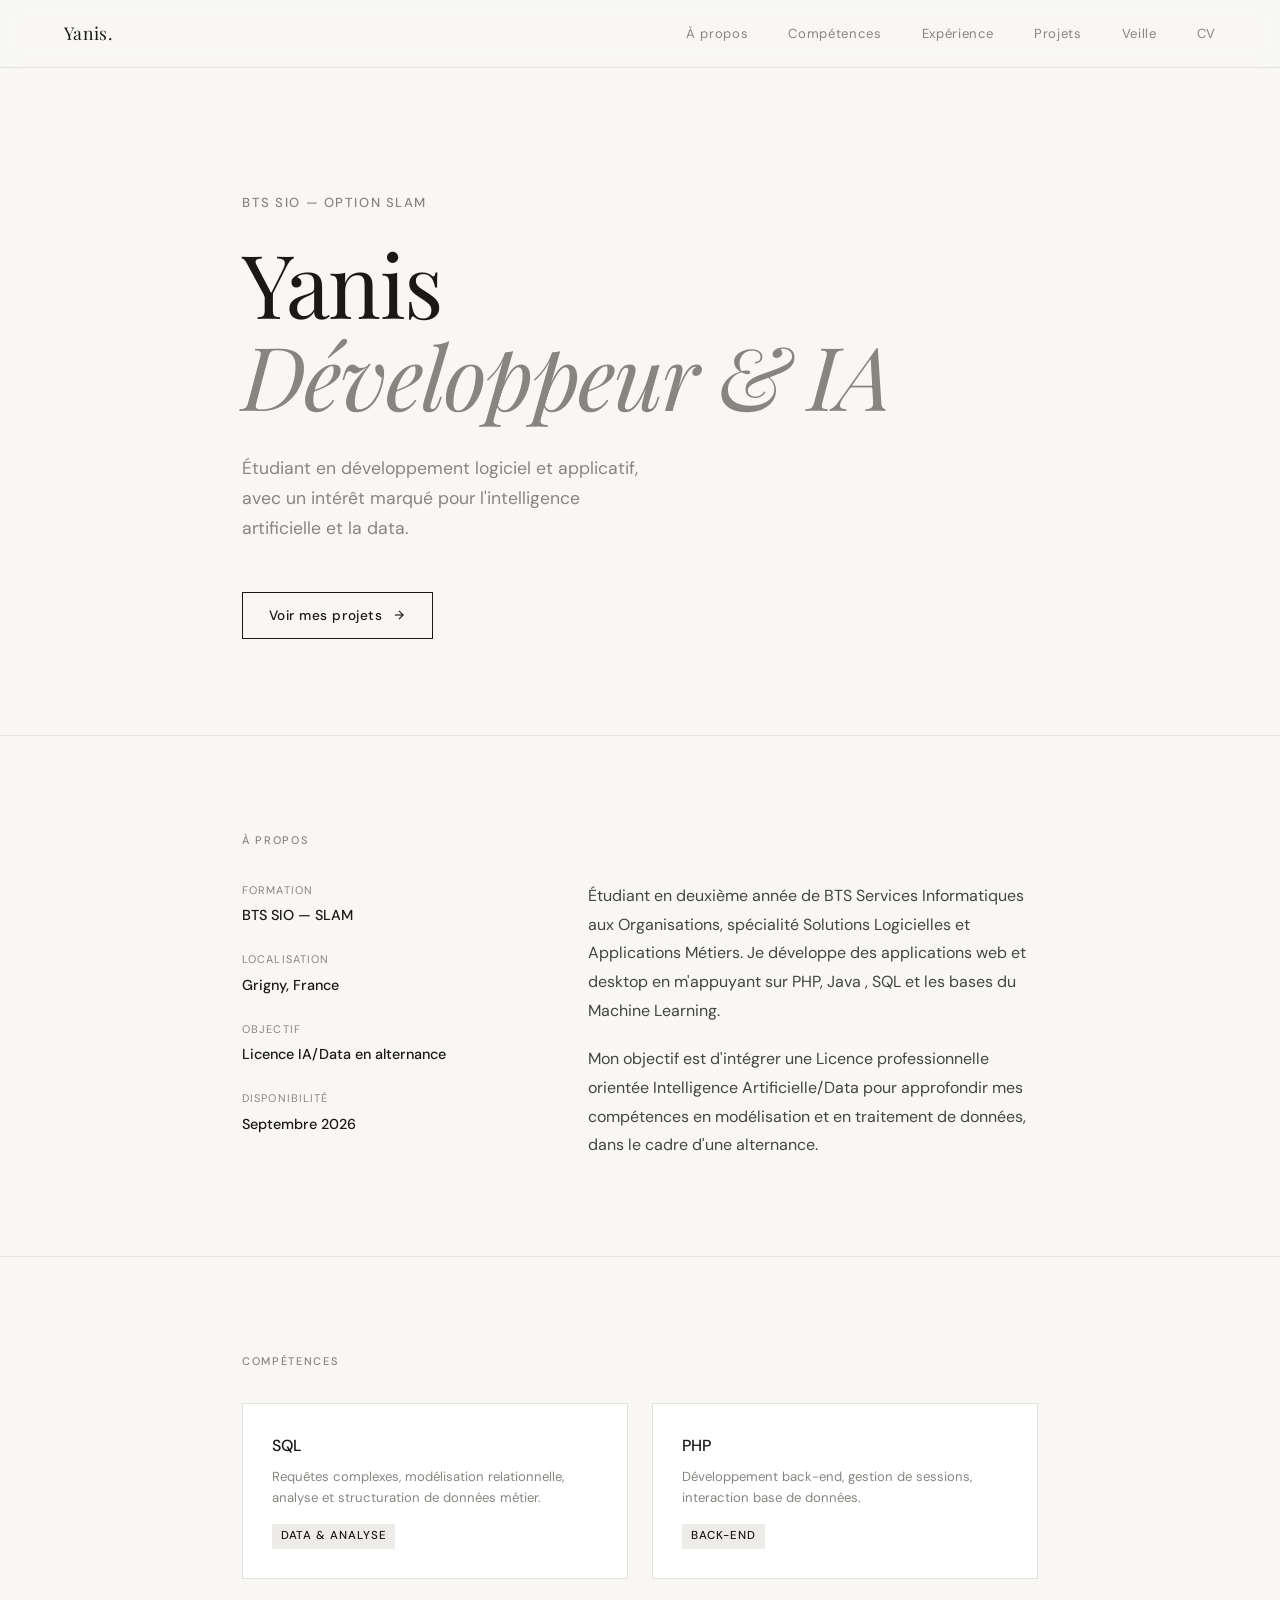
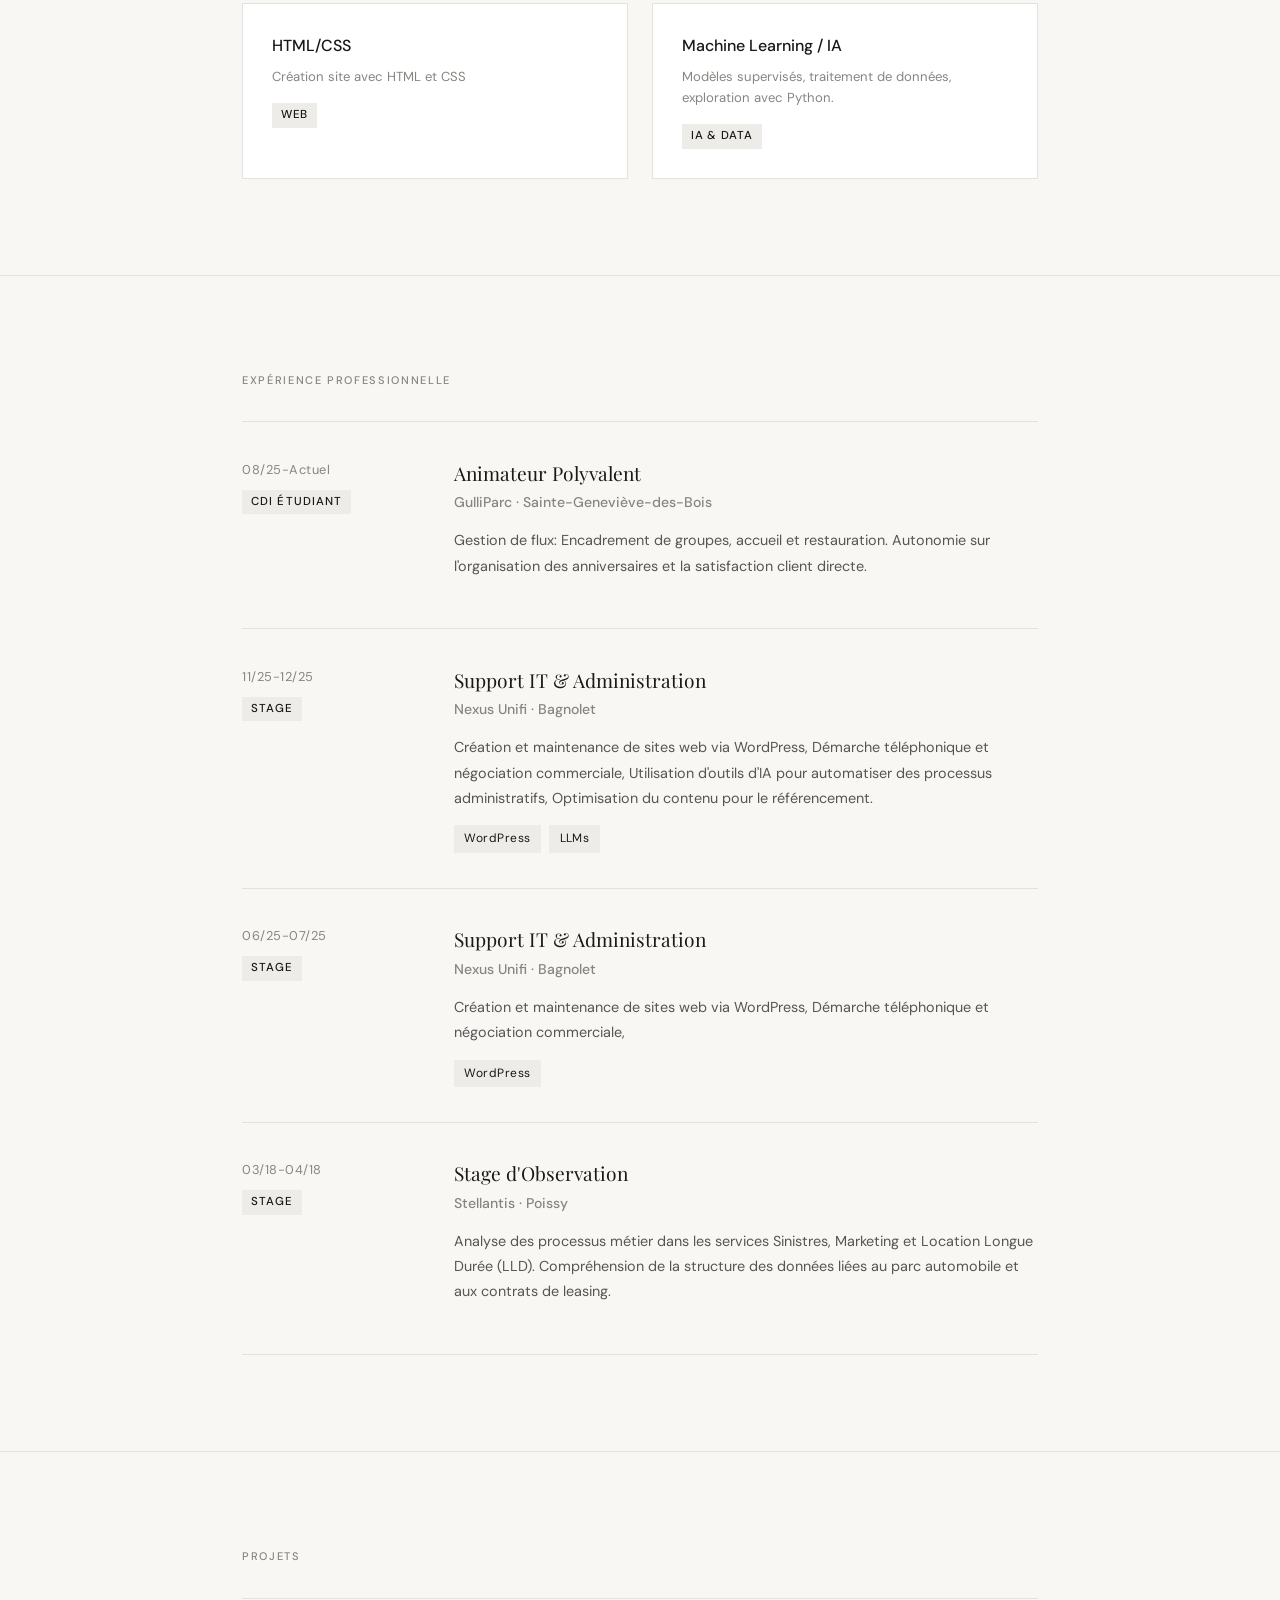
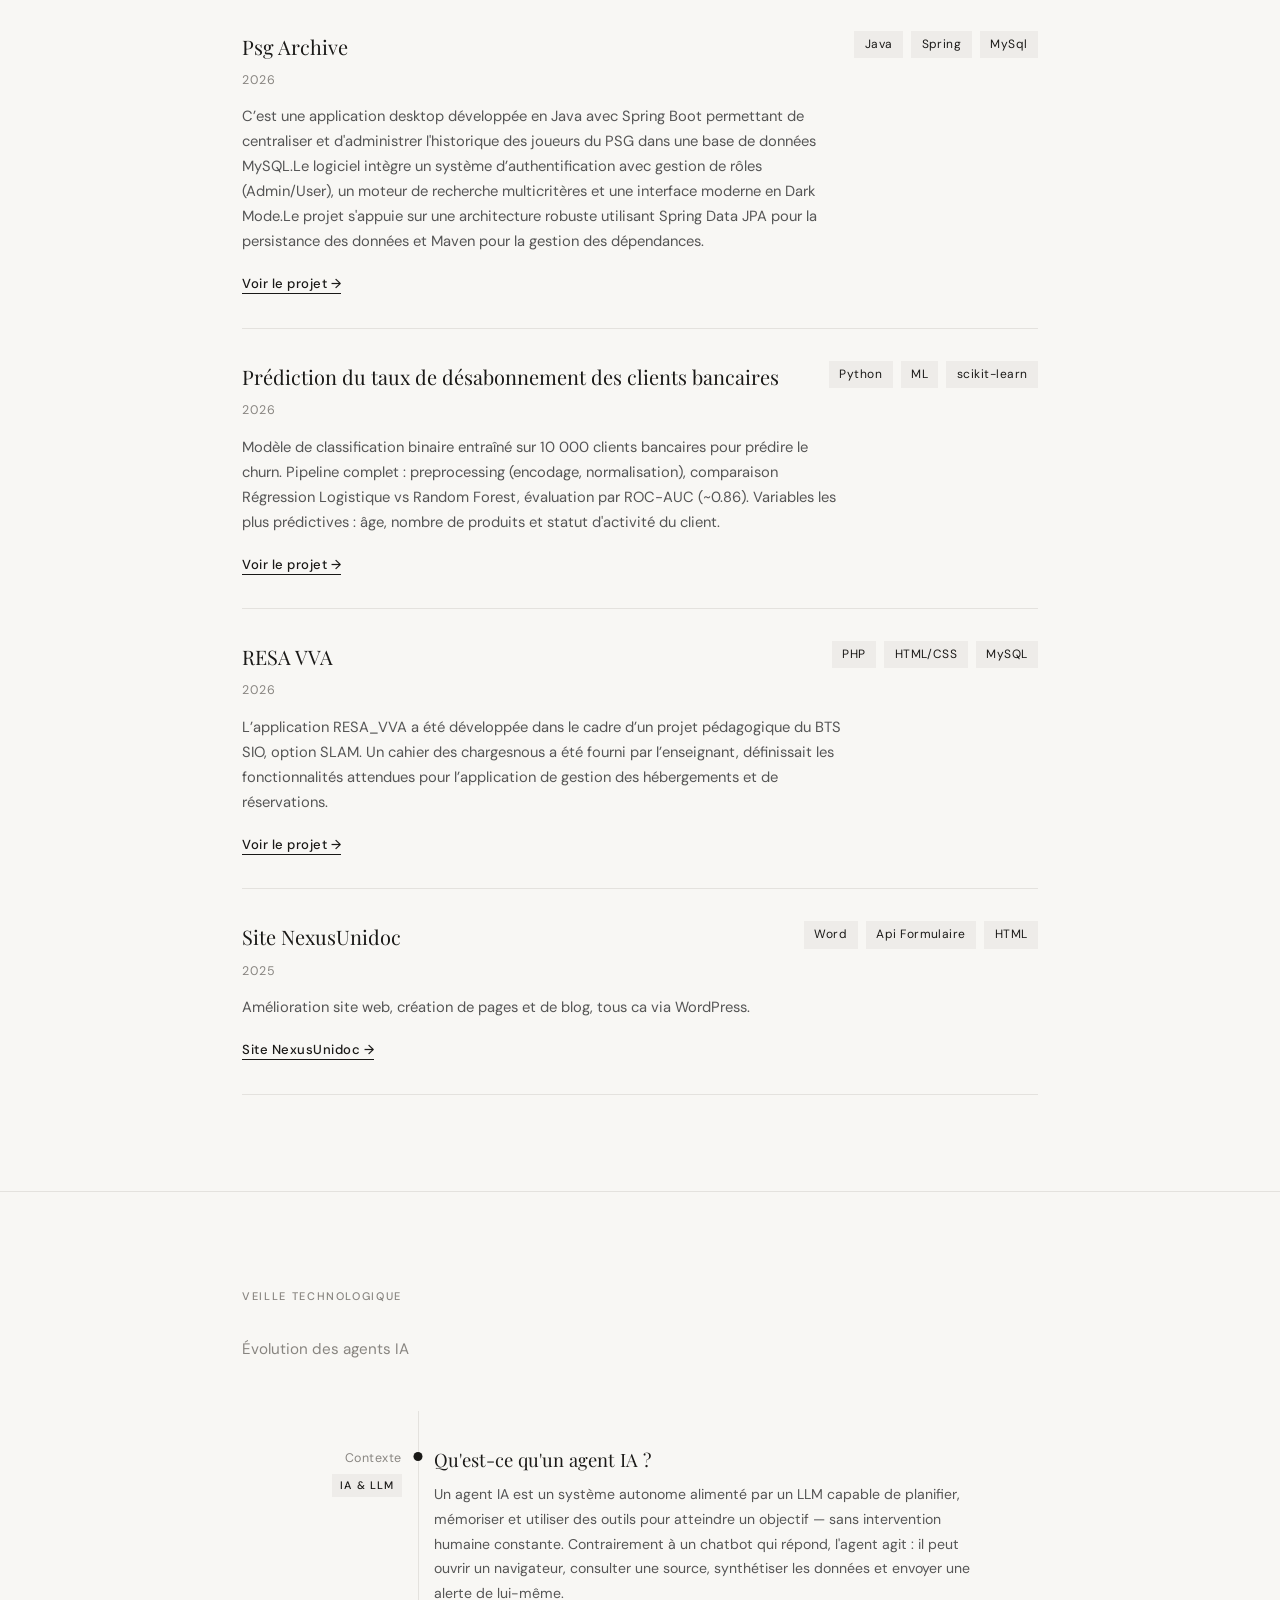
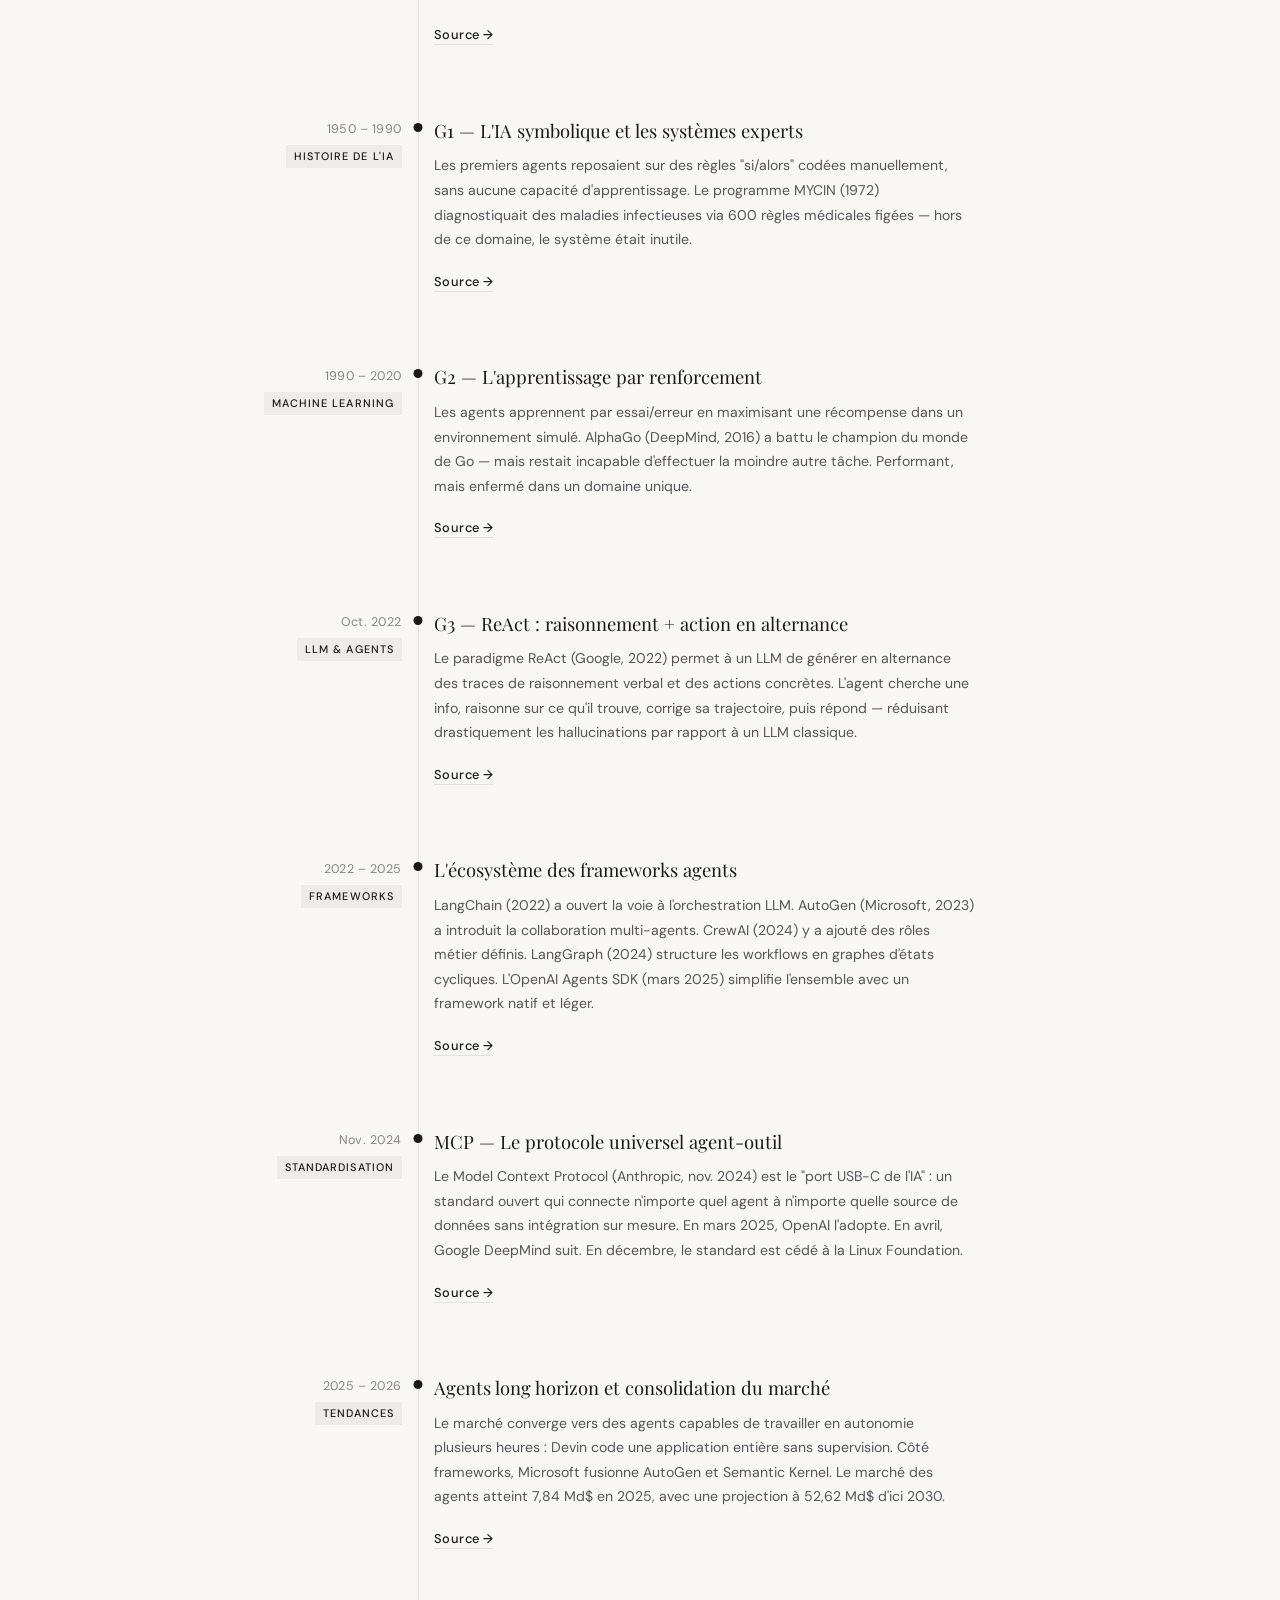
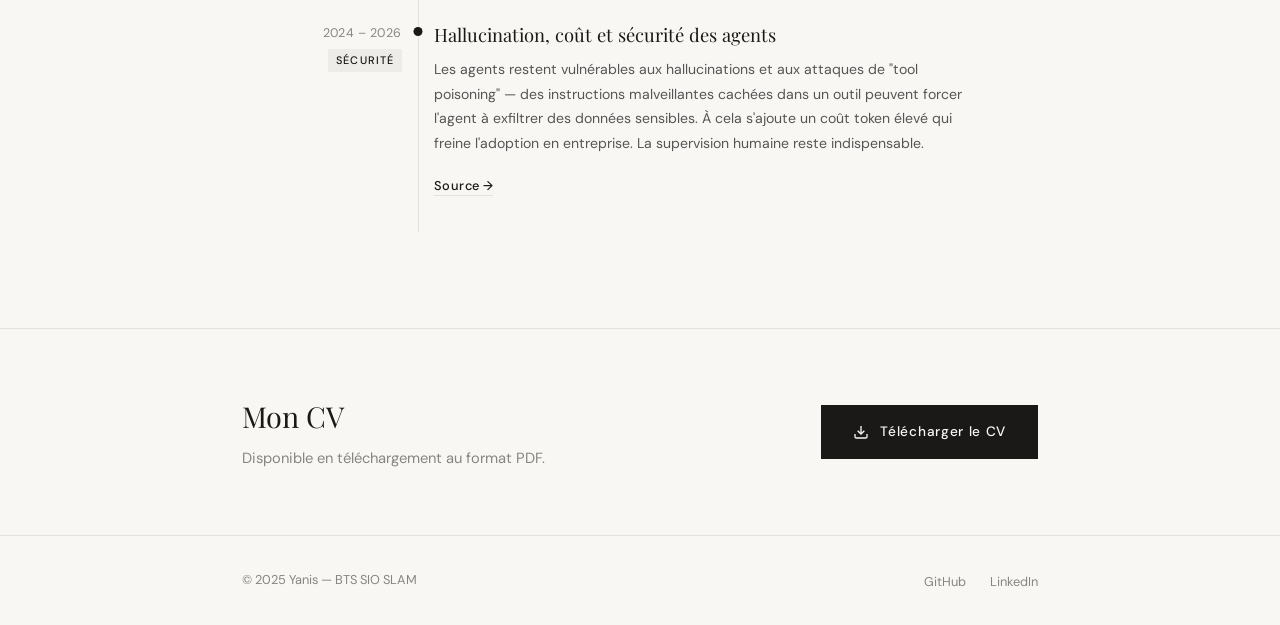
==== commit da4d8623: "Add files via upload" ====
--- a/index.html
+++ b/index.html
@@ -707,13 +707,13 @@
           <span class="skill-card-context">Web</span>
         </div>
  
-        <!--
+        
         <div class="skill-card">
           <p class="skill-card-title">Machine Learning / IA</p>
           <p class="skill-card-desc">Modèles supervisés, traitement de données, exploration avec Python.</p>
           <span class="skill-card-context">IA & Data</span>
         </div>
-      -->
+      
  
       </div>
     </div>
@@ -900,7 +900,7 @@
           </article>
 
 
-          <!--
+          
           <article class="project-card">
             <div class="project-card-header">
               <div>
@@ -918,7 +918,7 @@
             </p>
             <a href="https://yanis252.github.io/ML/" class="project-link">Voir le projet →</a>
           </article>
-        -->
+        
 
 
           <article class="project-card">
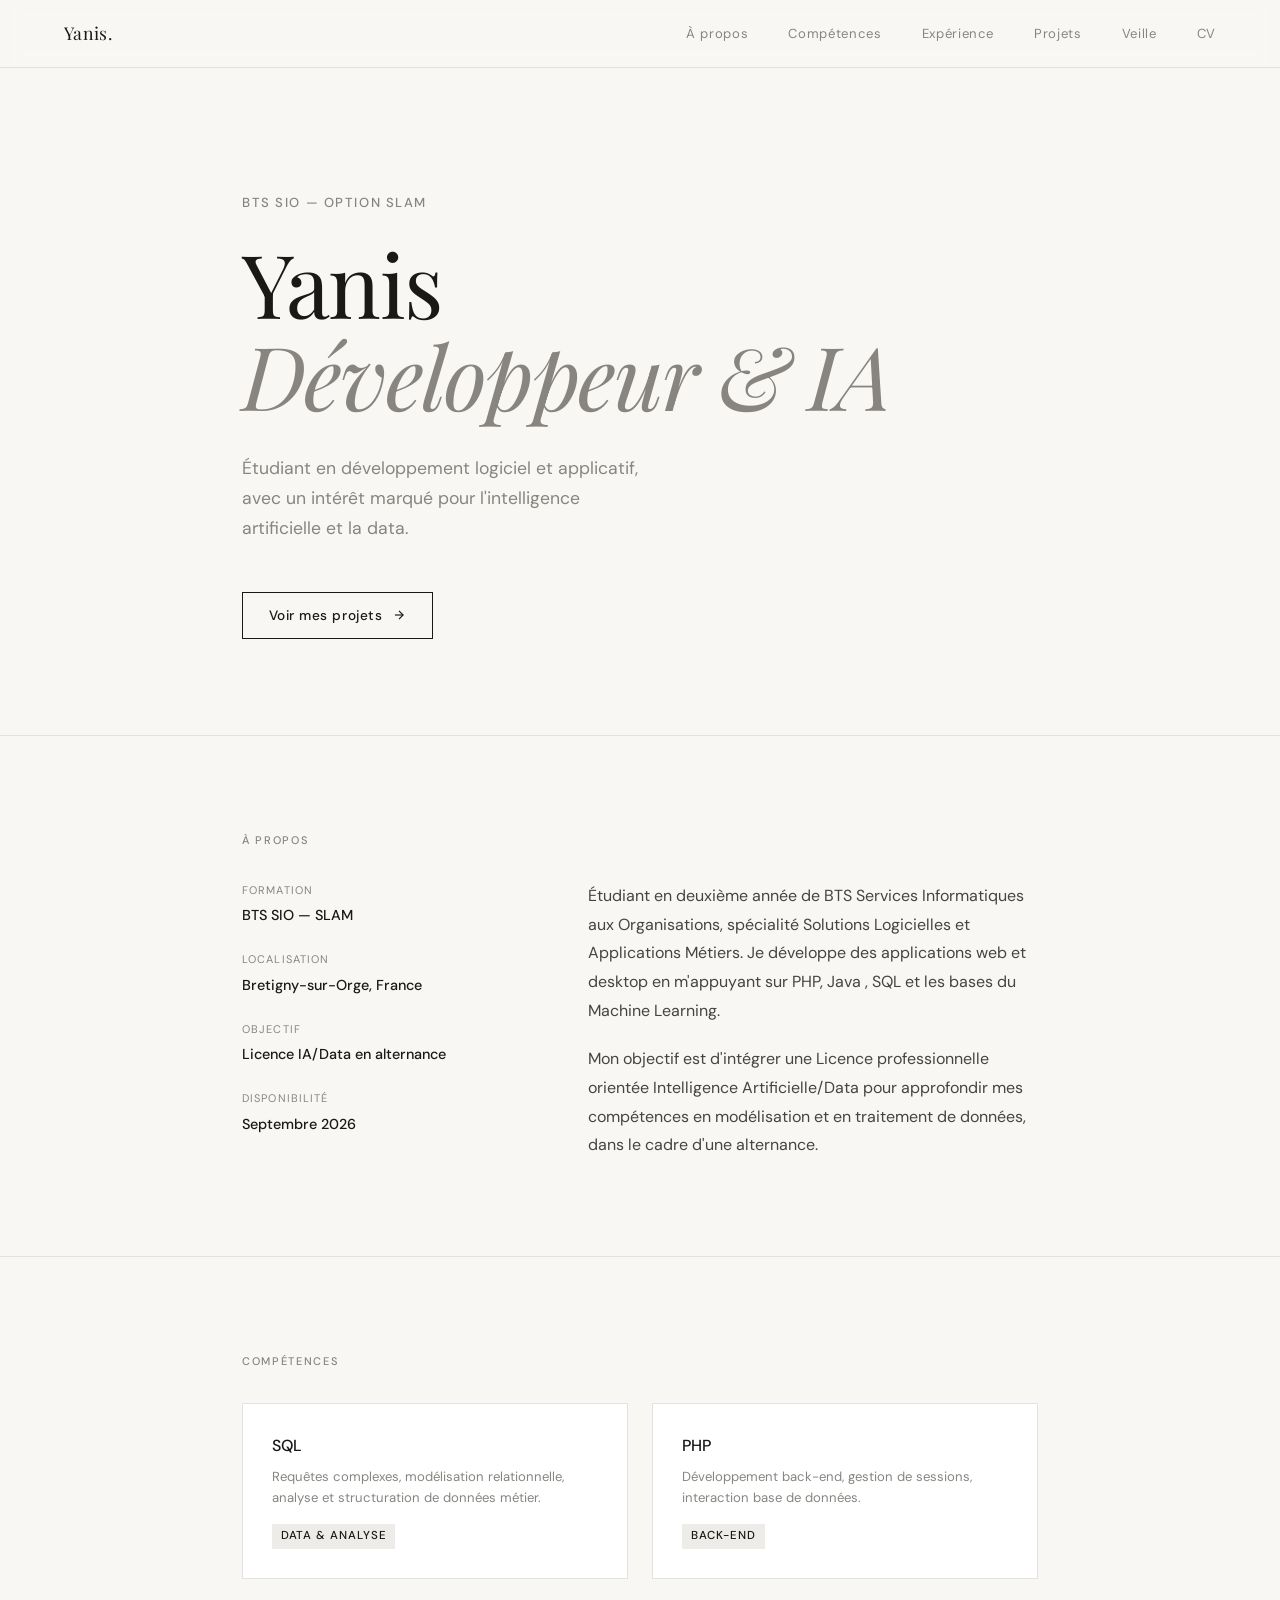
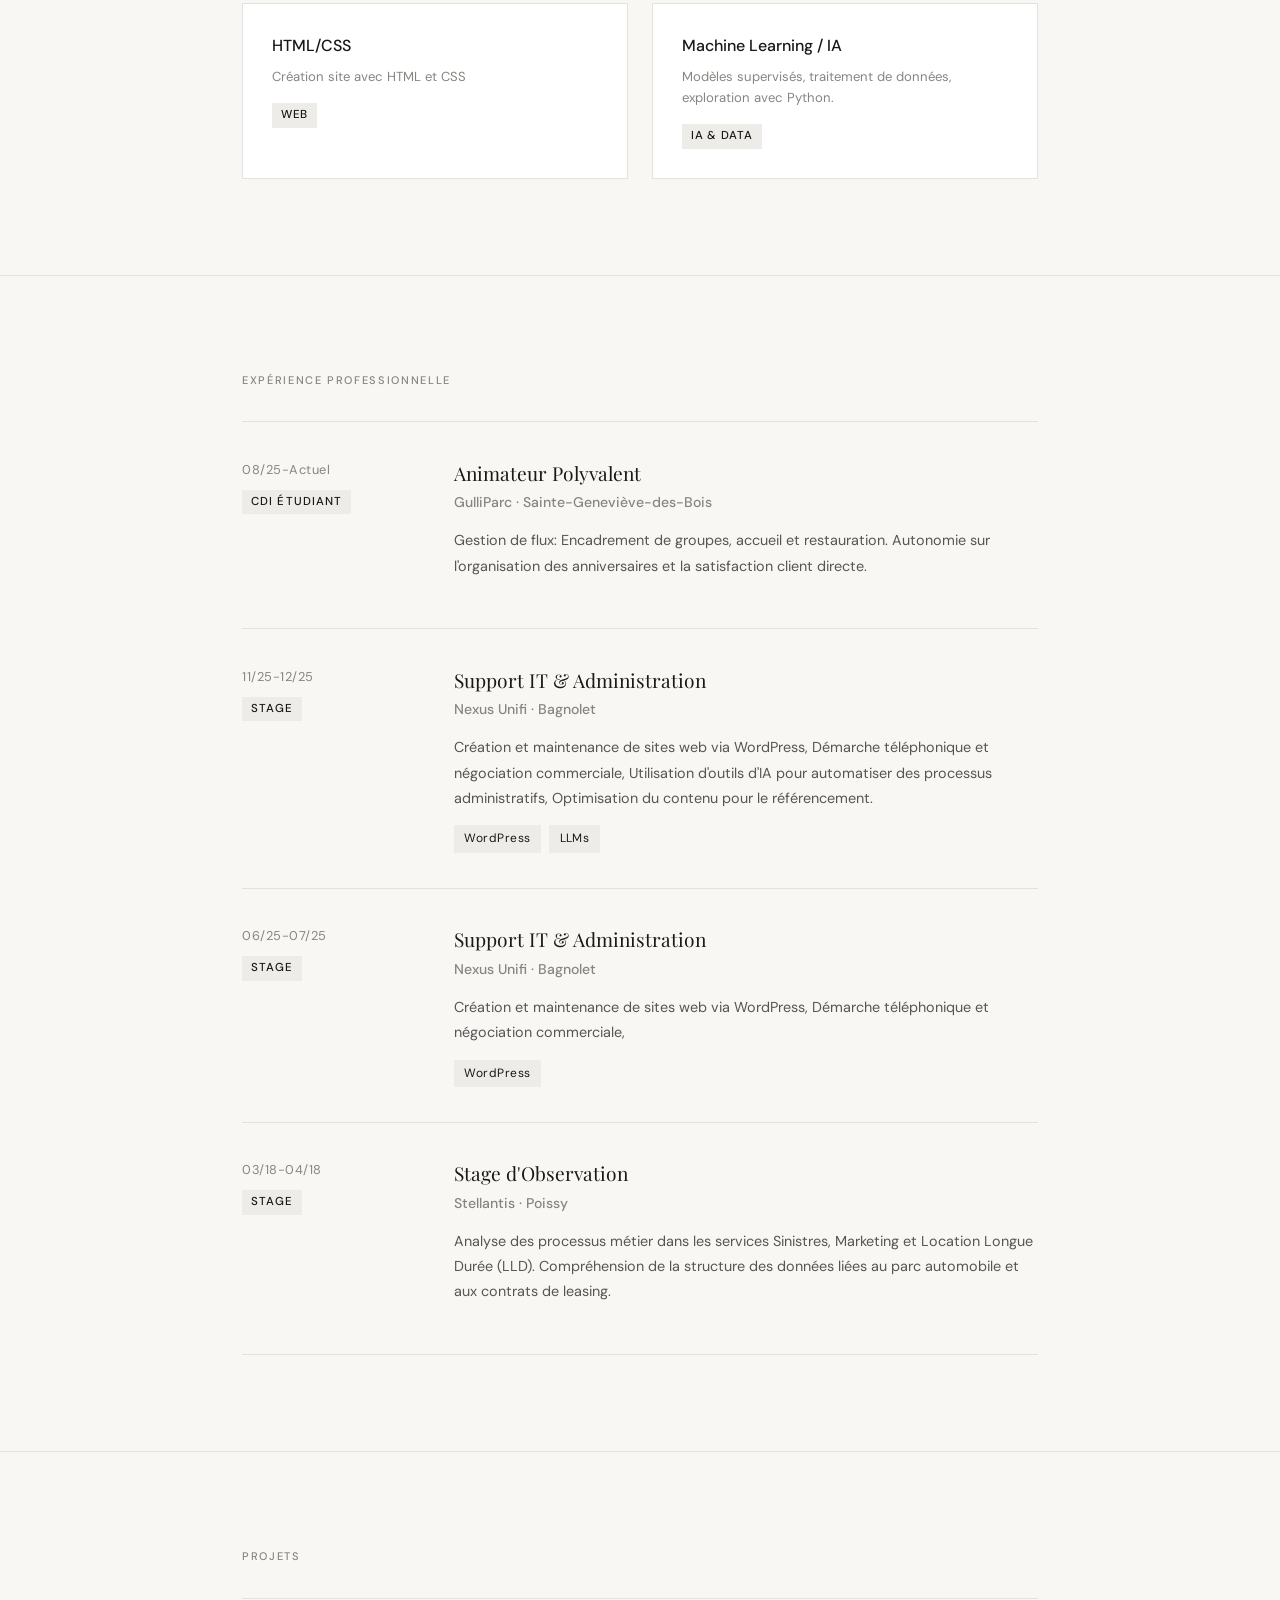
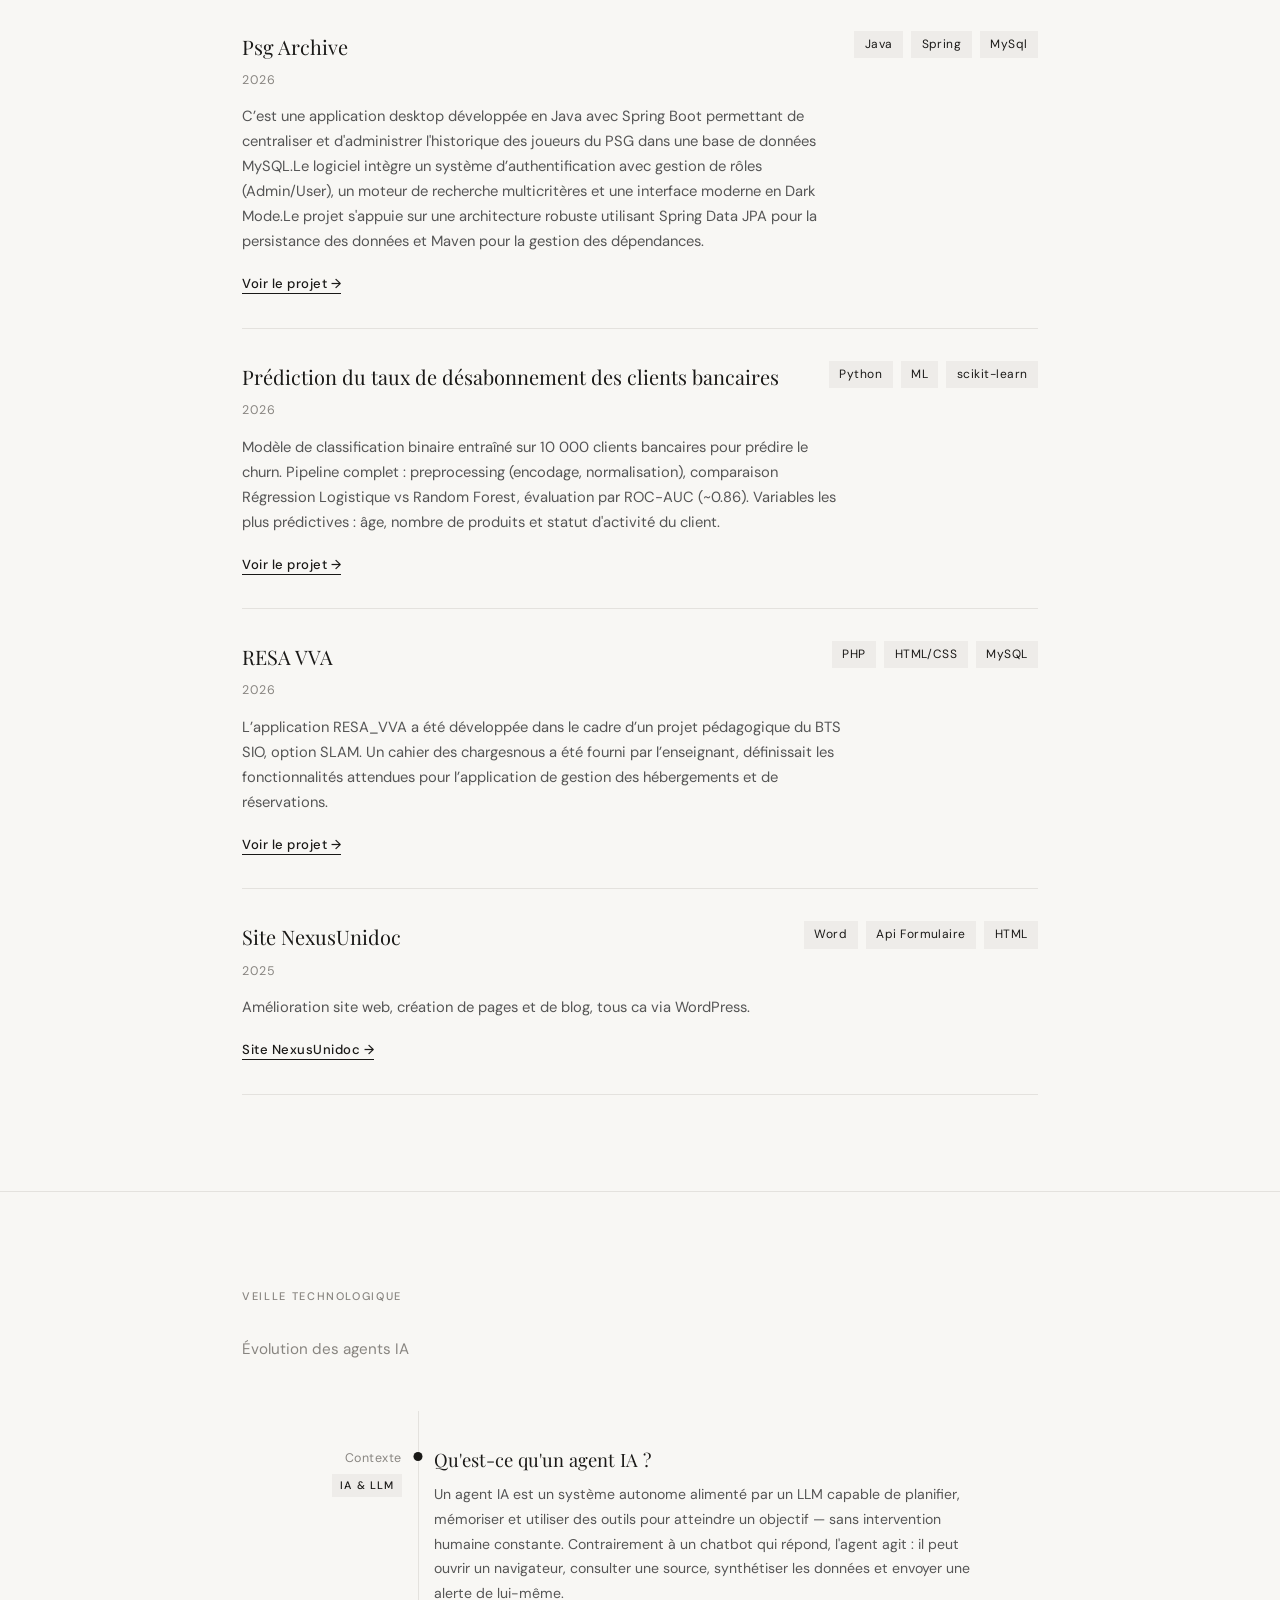
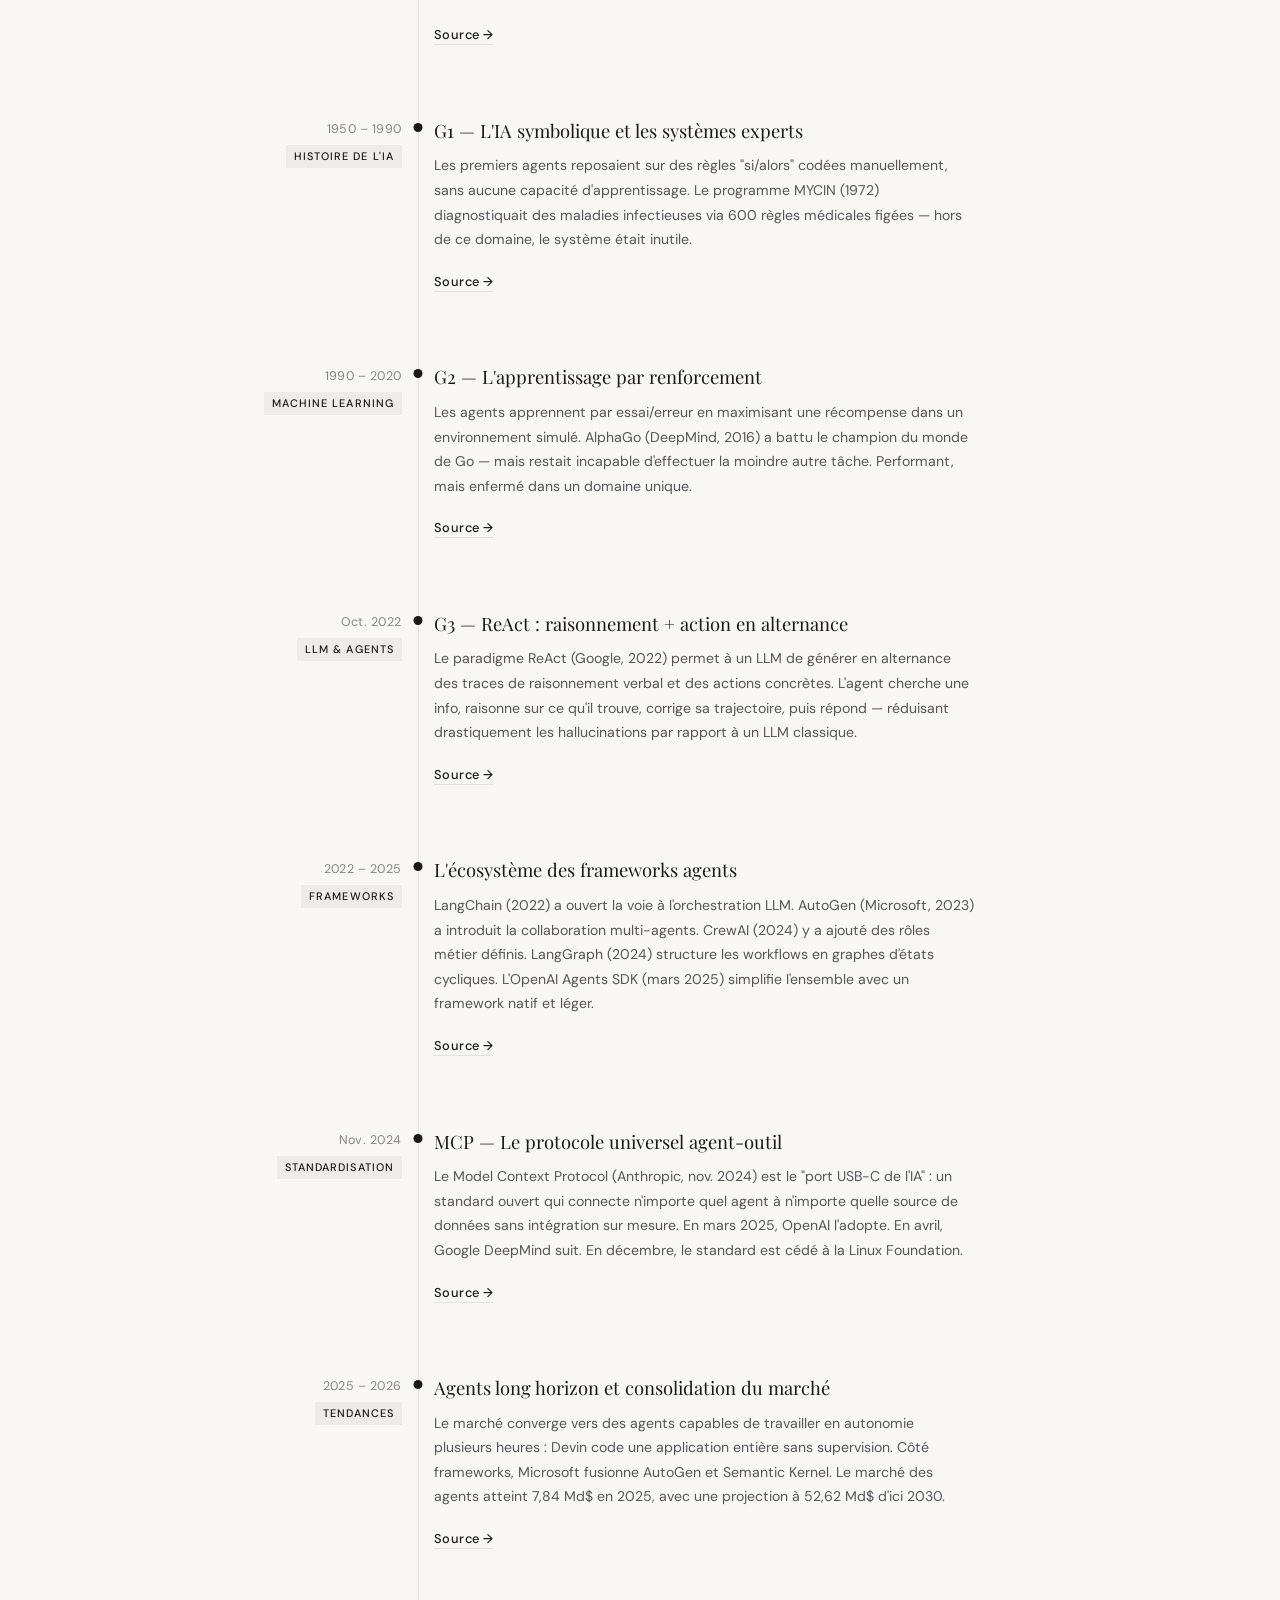
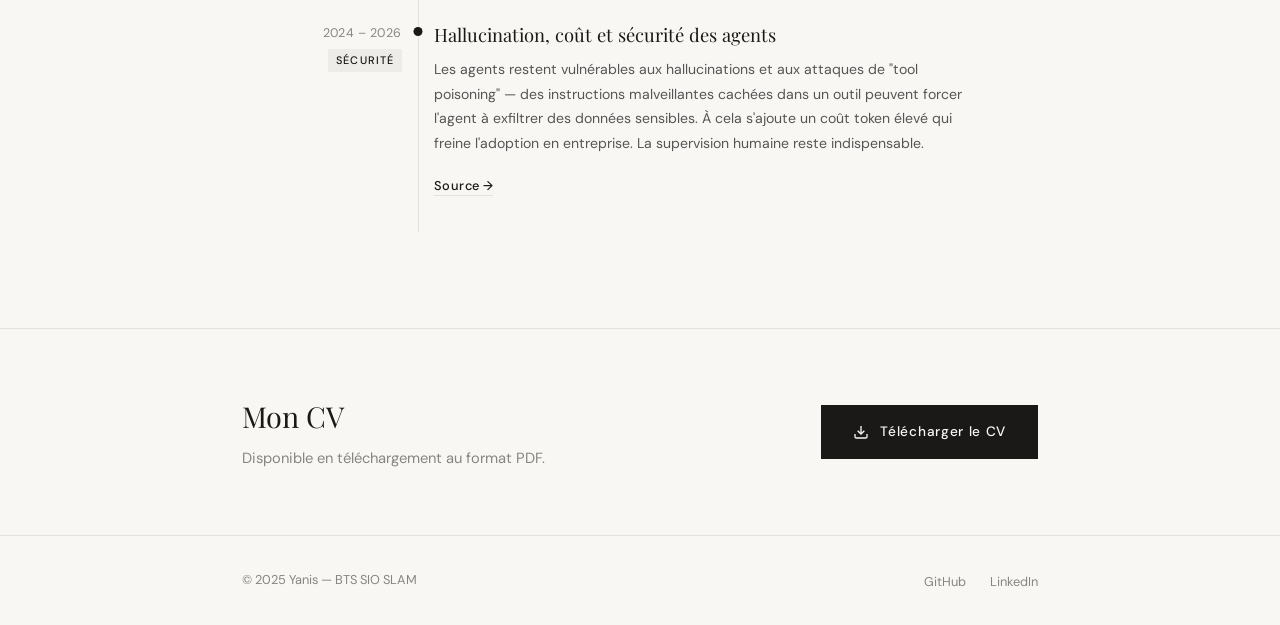
==== commit 0e45736b: "Add files via upload" ====
--- a/index.html
+++ b/index.html
@@ -660,7 +660,7 @@
           </div>
           <div class="about-meta-item">
             <label>Localisation</label>
-            <p>Grigny, France</p>
+            <p>Bretigny-sur-Orge, France</p>
           </div>
           <div class="about-meta-item">
             <label>Objectif</label>
@@ -1114,7 +1114,7 @@
           📝 Remplace "cv-yanis.pdf" par le chemin réel de ton CV.
           Place ton fichier PDF dans le même dossier que ce fichier HTML.
         -->
-        <a href="cv-yanis.pdf" download class="btn-download">
+        <a href="YANIS_LE_PORT_FlowCV_Resume_2026-04-30.pdf" download class="btn-download">
           <svg viewBox="0 0 24 24" fill="none" stroke="currentColor" stroke-width="2"><path d="M21 15v4a2 2 0 0 1-2 2H5a2 2 0 0 1-2-2v-4"/><polyline points="7 10 12 15 17 10"/><line x1="12" y1="15" x2="12" y2="3"/></svg>
           Télécharger le CV
         </a>
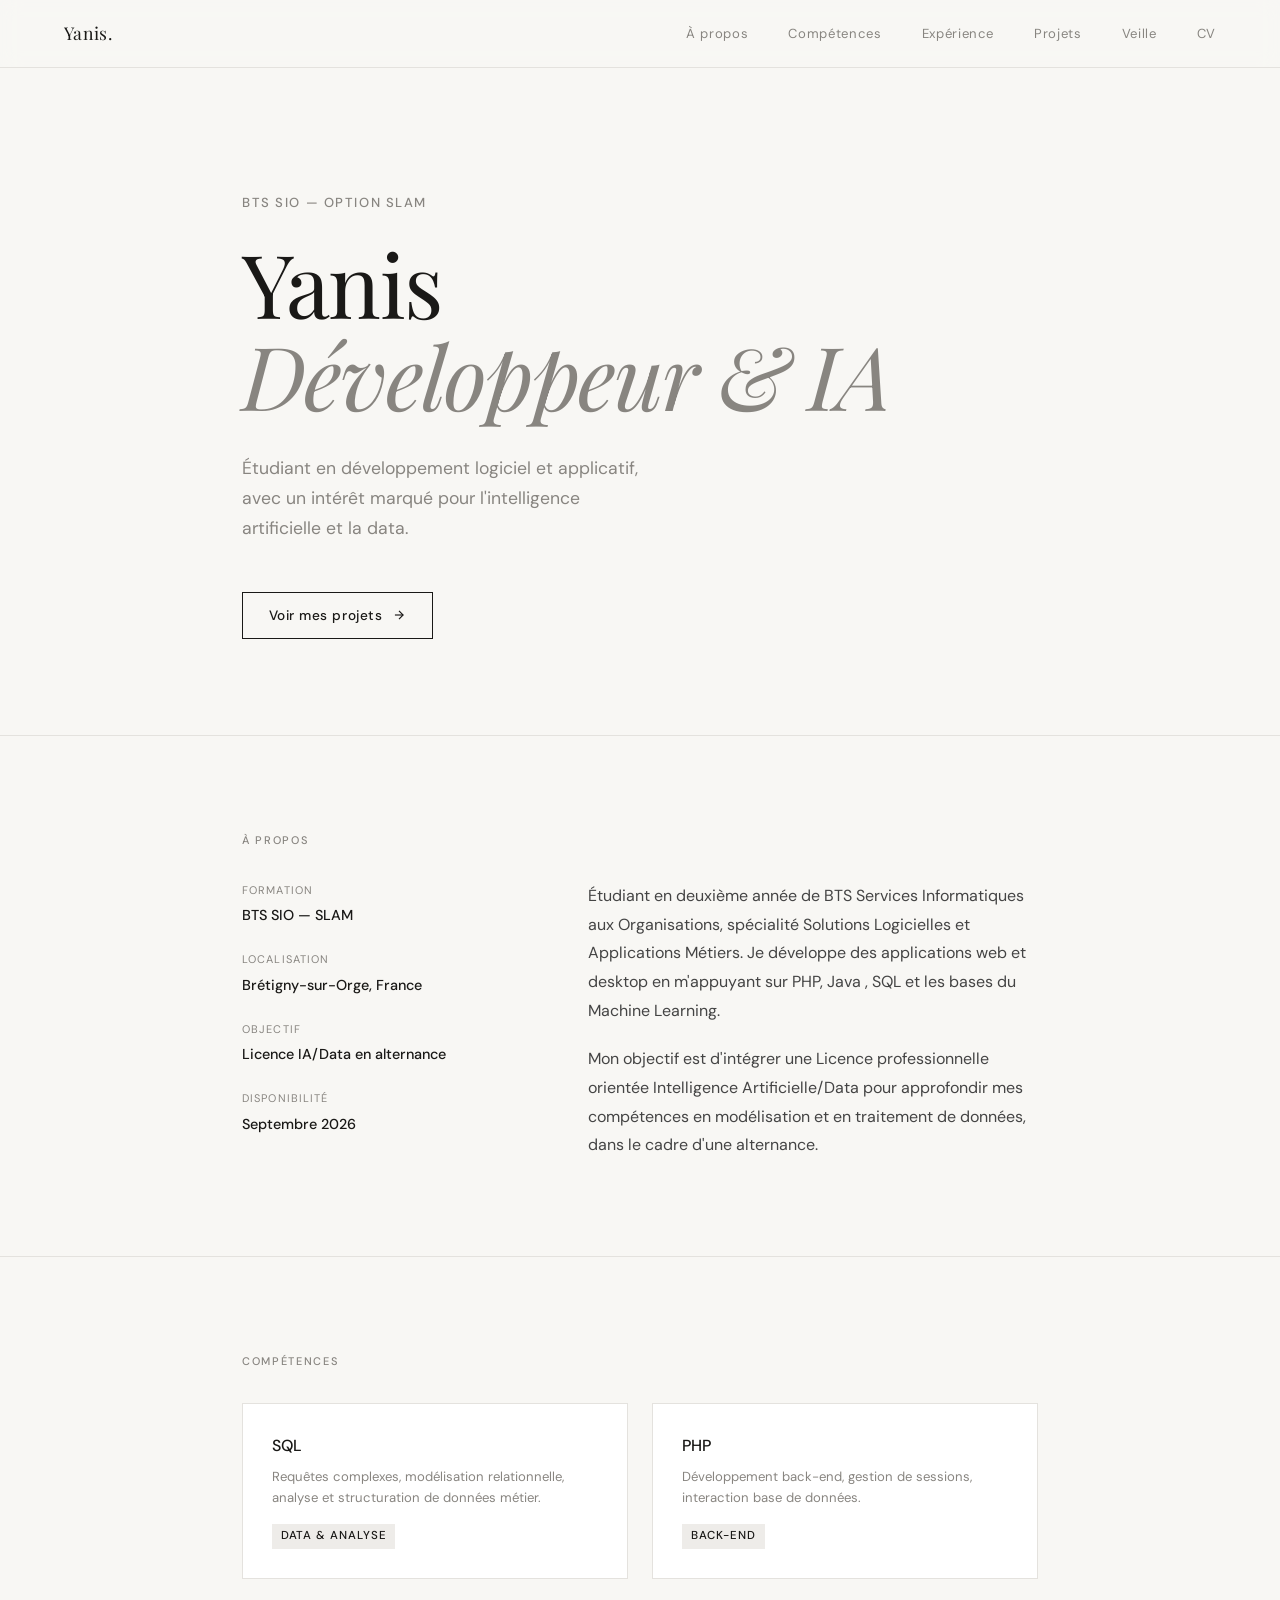
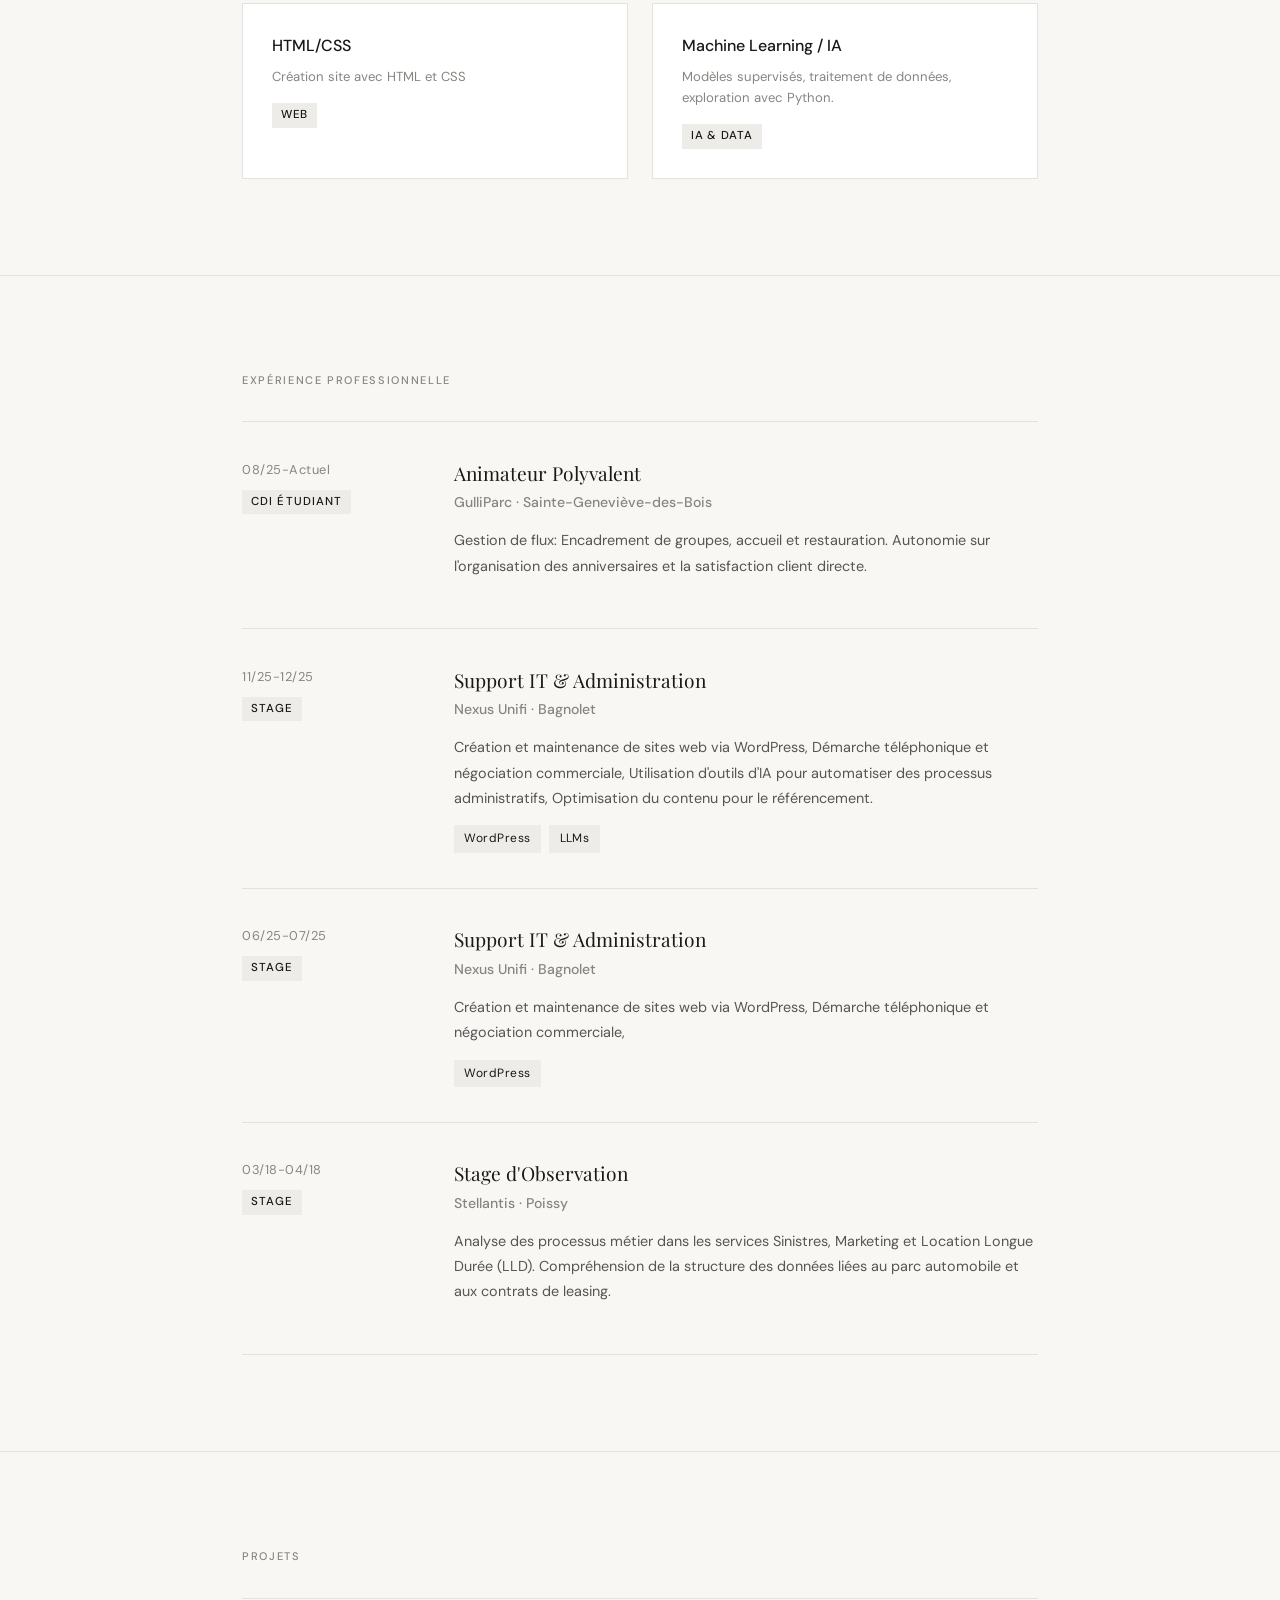
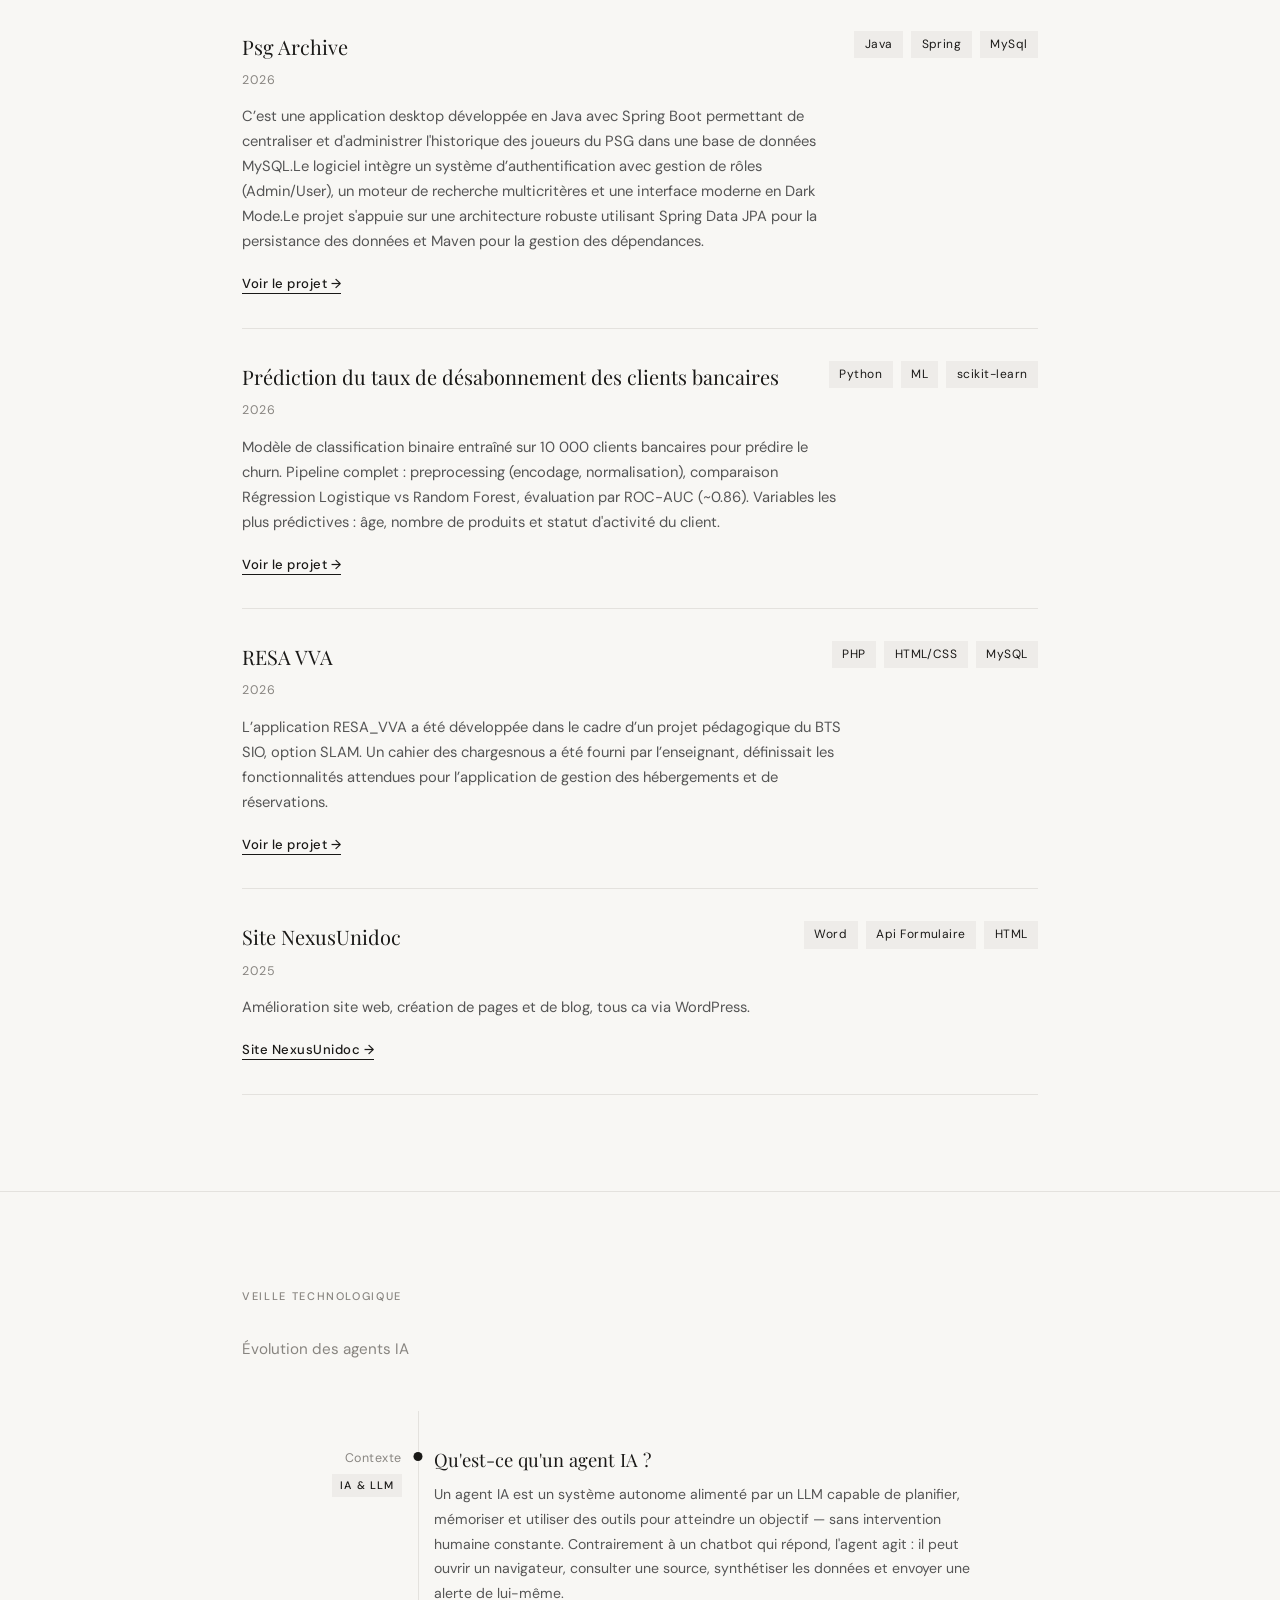
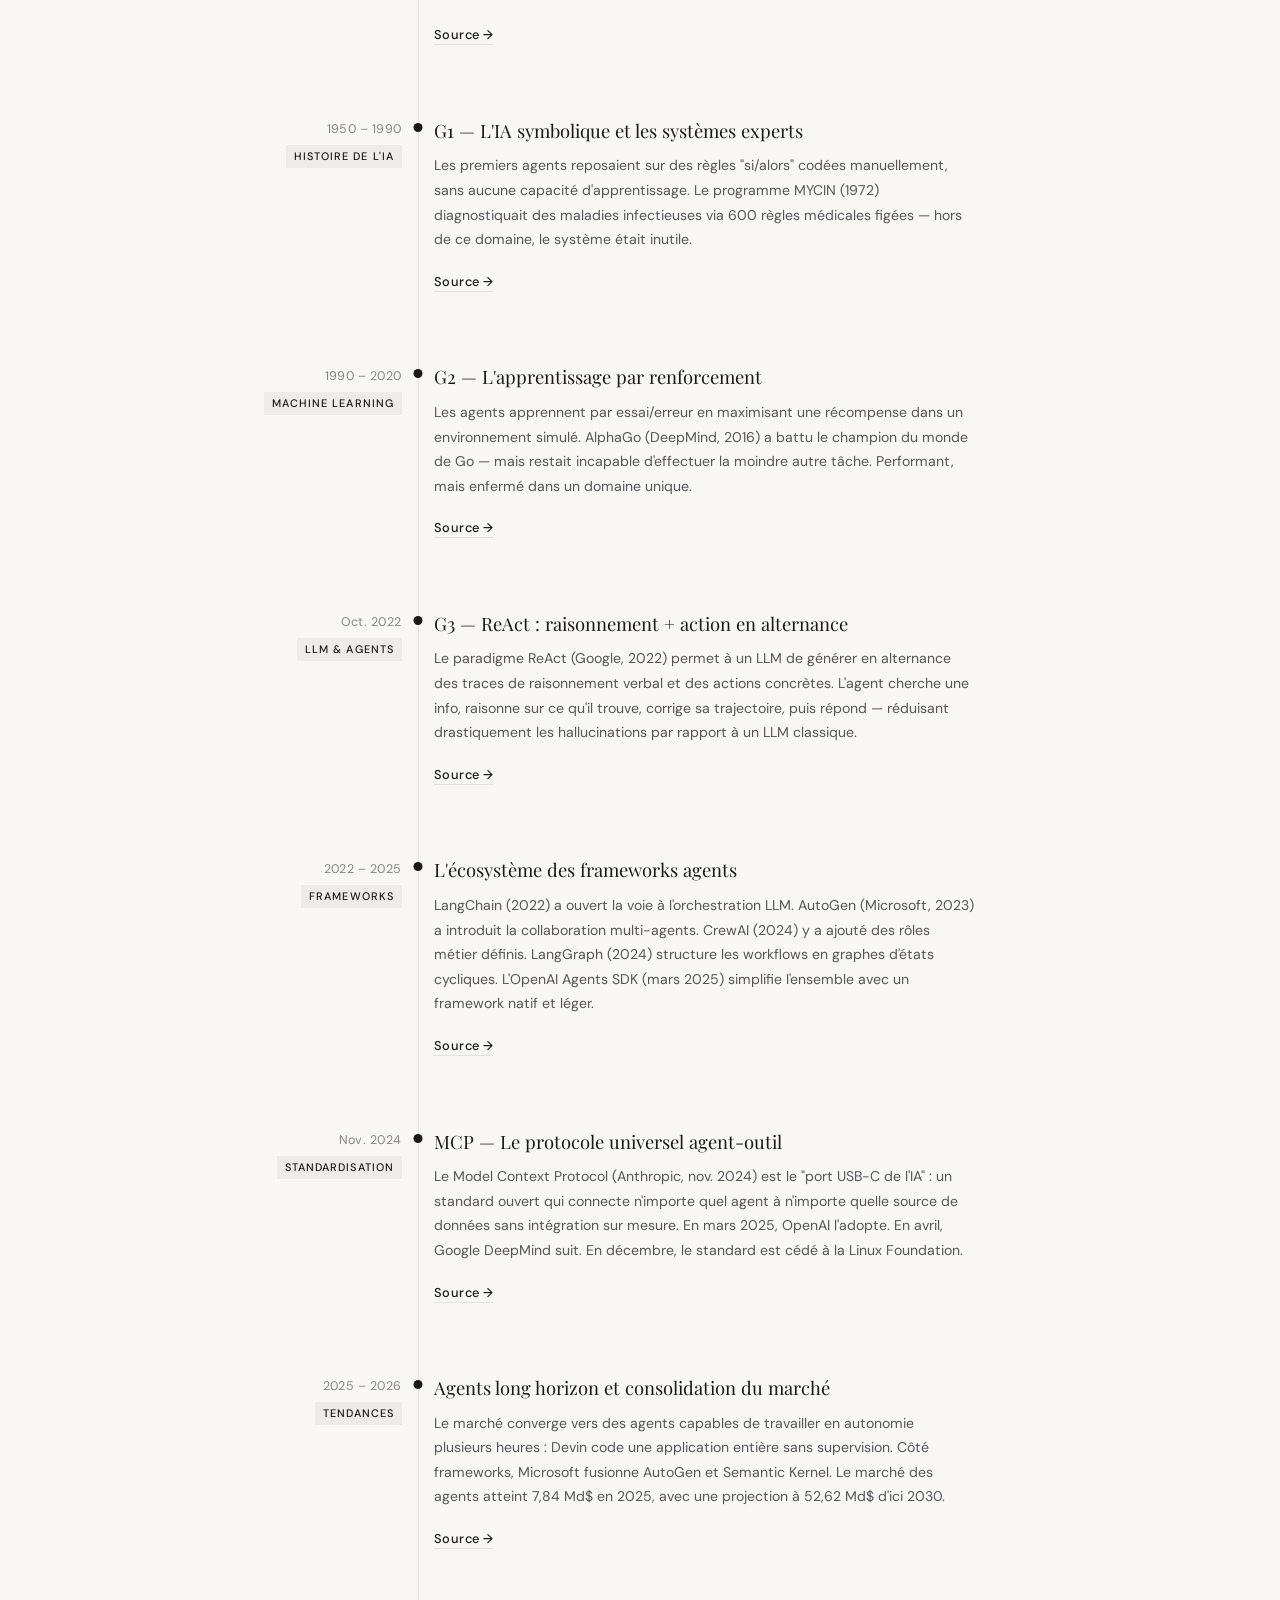
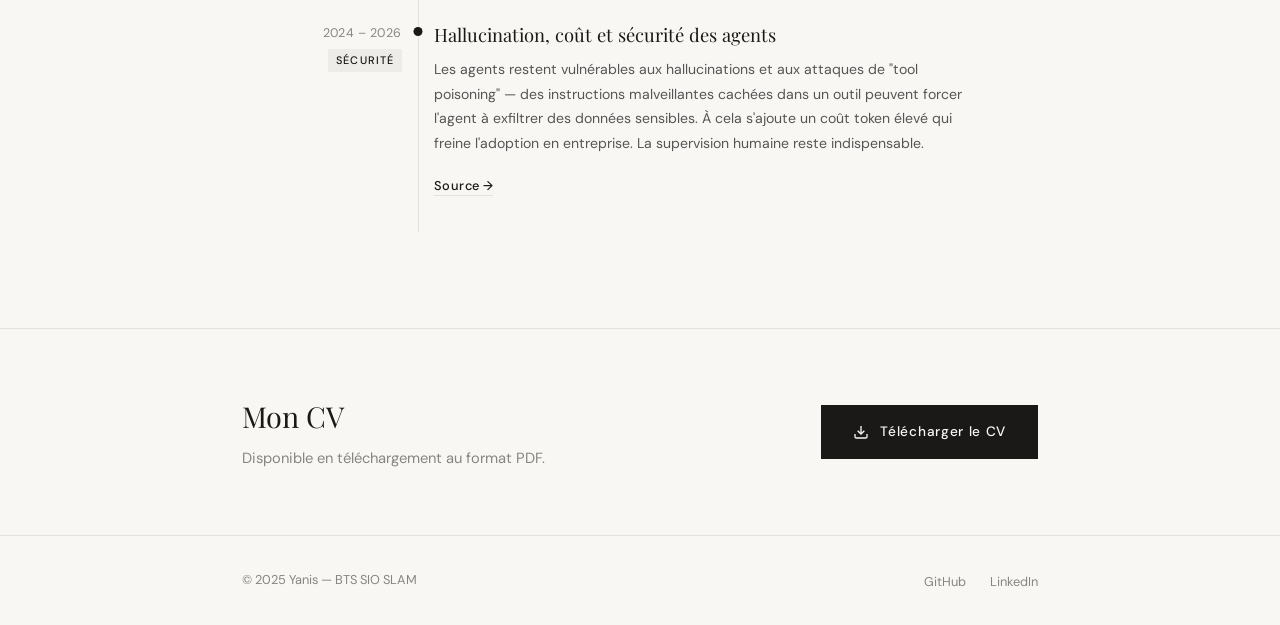
==== commit 6d7f9b5d: "Add files via upload" ====
--- a/index.html
+++ b/index.html
@@ -660,7 +660,7 @@
           </div>
           <div class="about-meta-item">
             <label>Localisation</label>
-            <p>Bretigny-sur-Orge, France</p>
+            <p>Brétigny-sur-Orge, France</p>
           </div>
           <div class="about-meta-item">
             <label>Objectif</label>
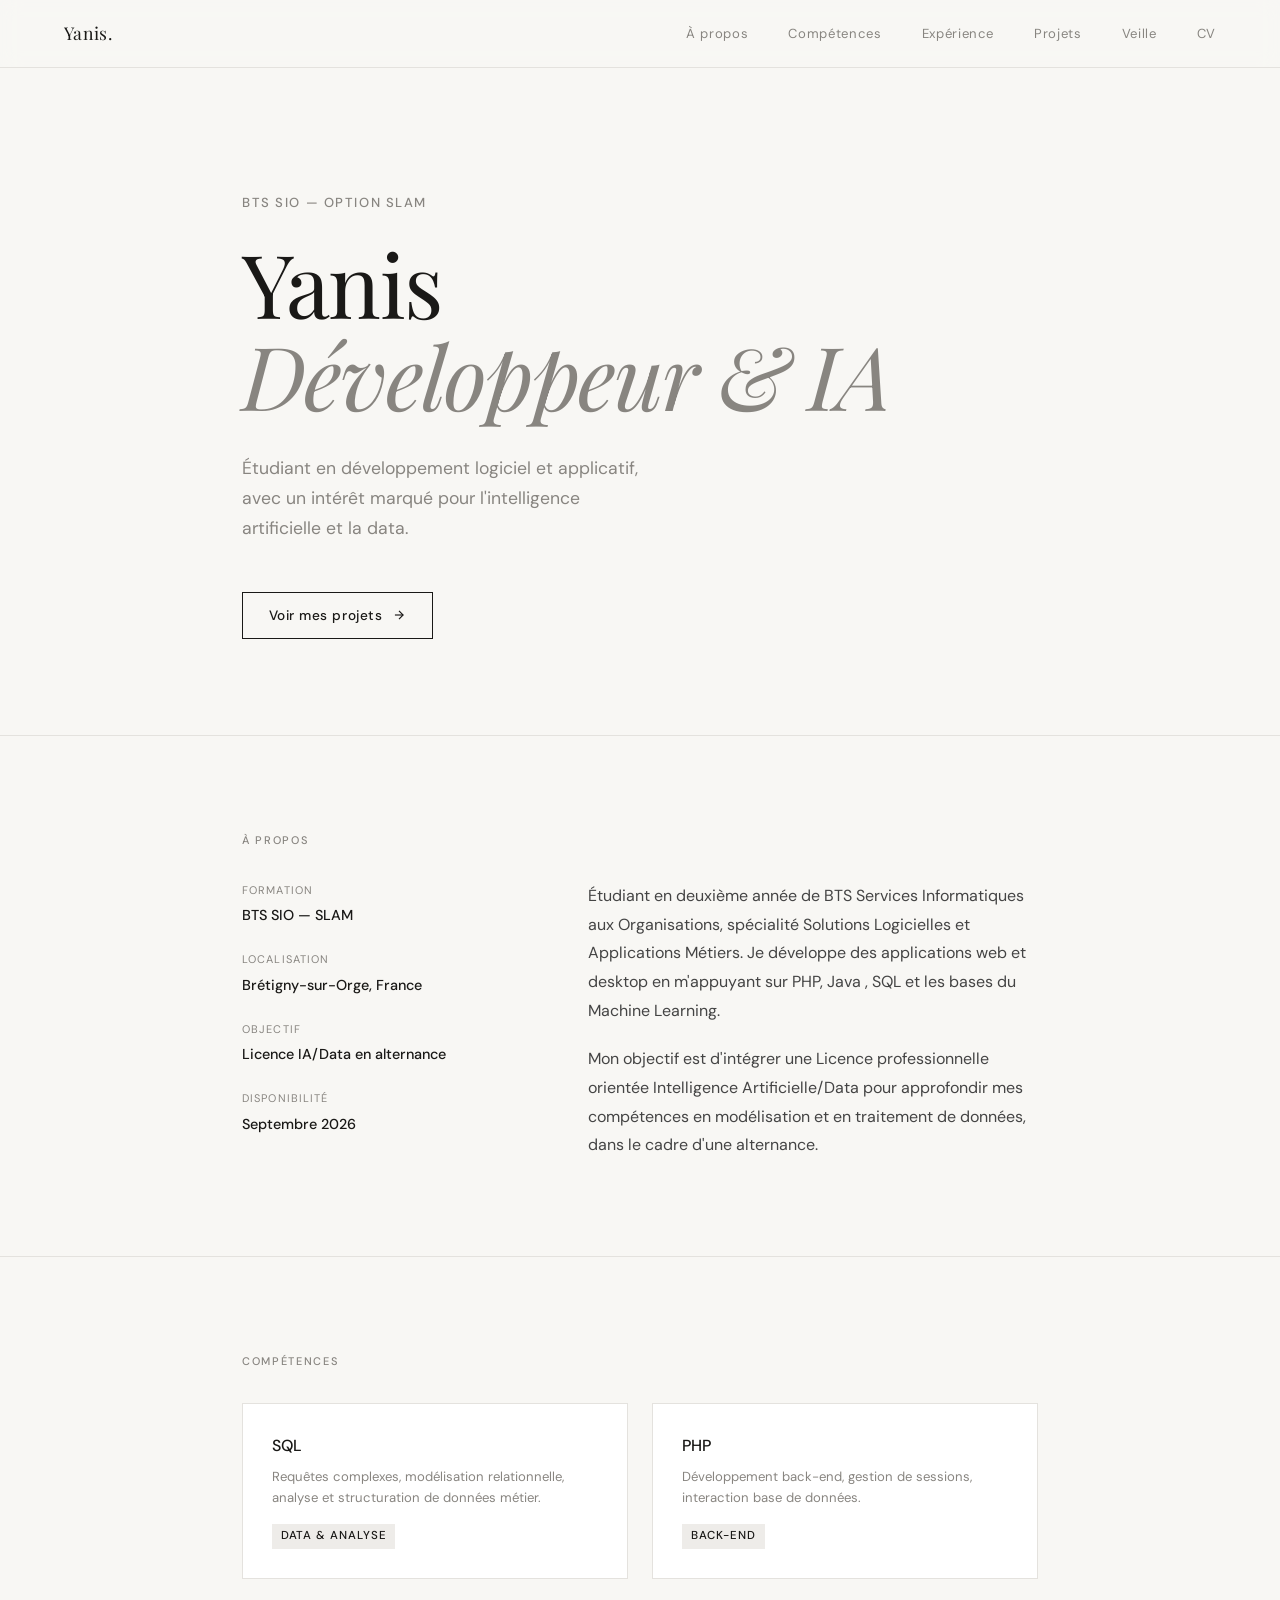
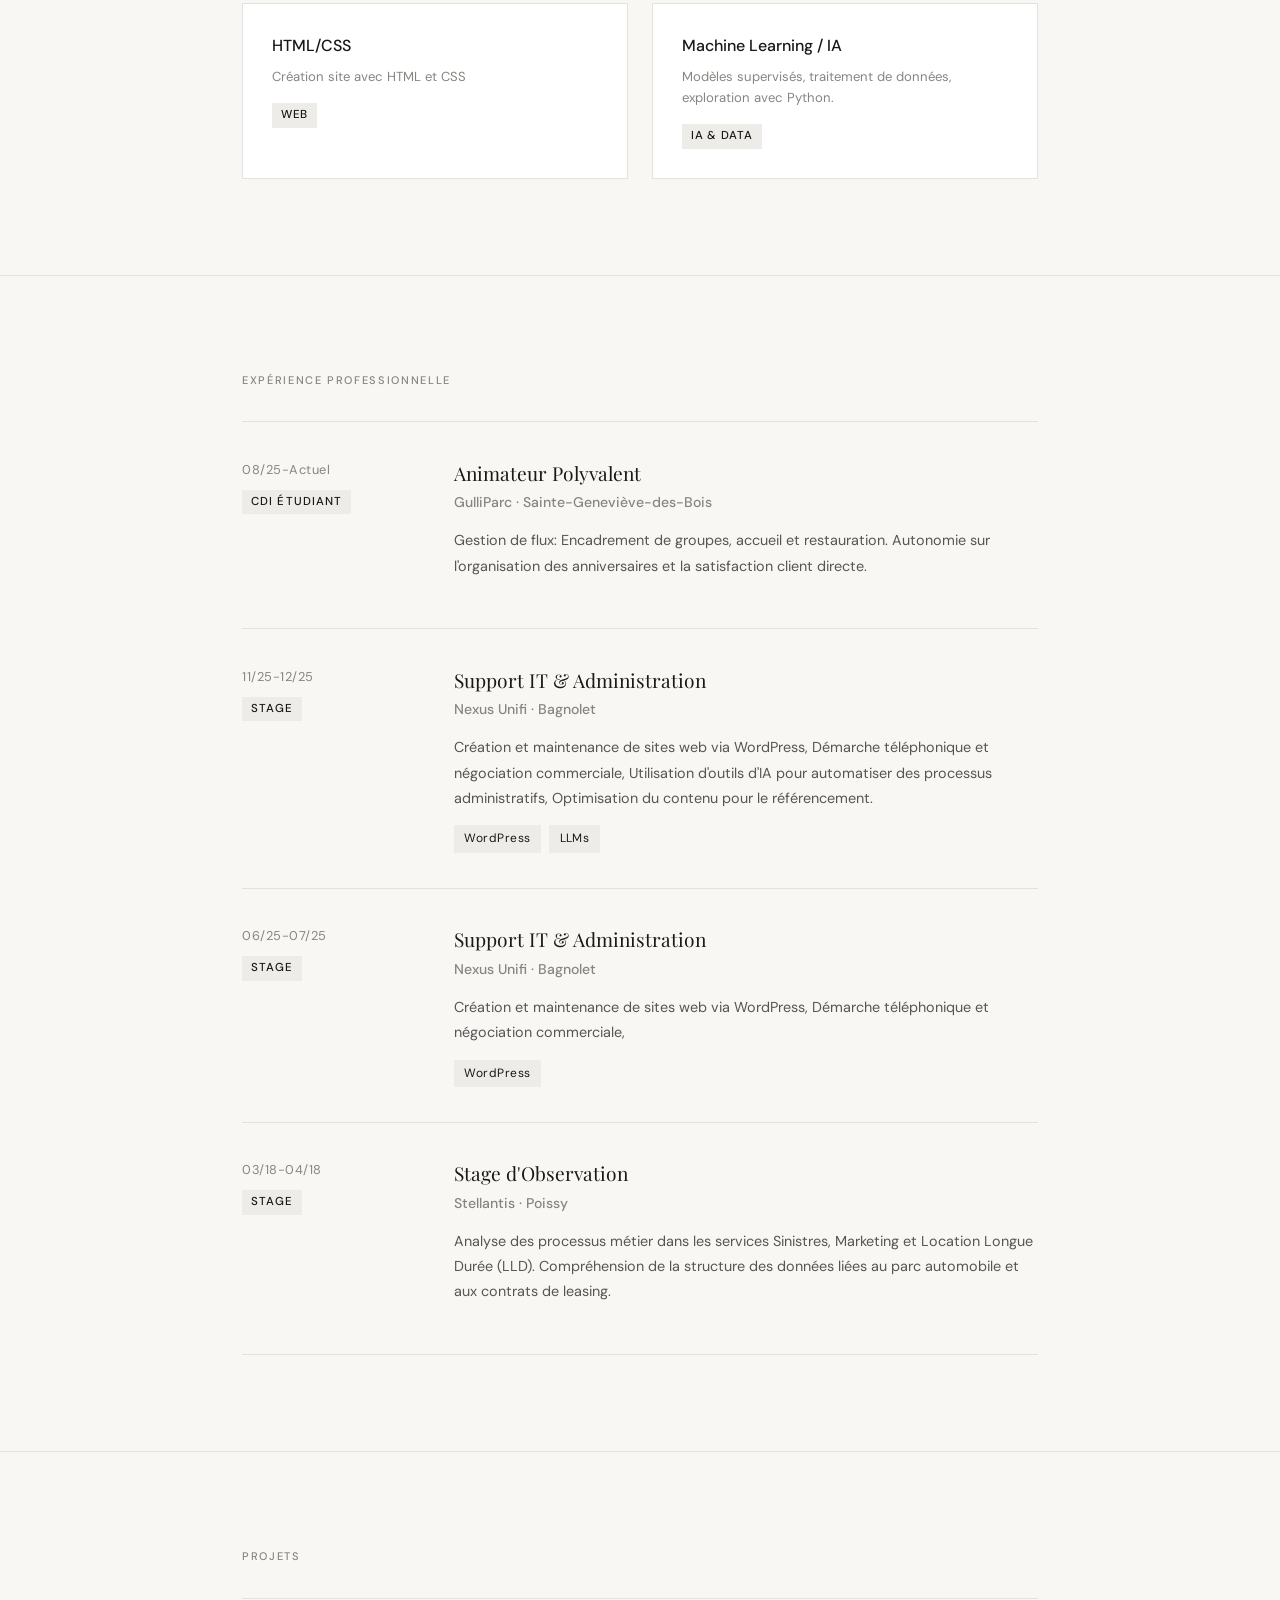
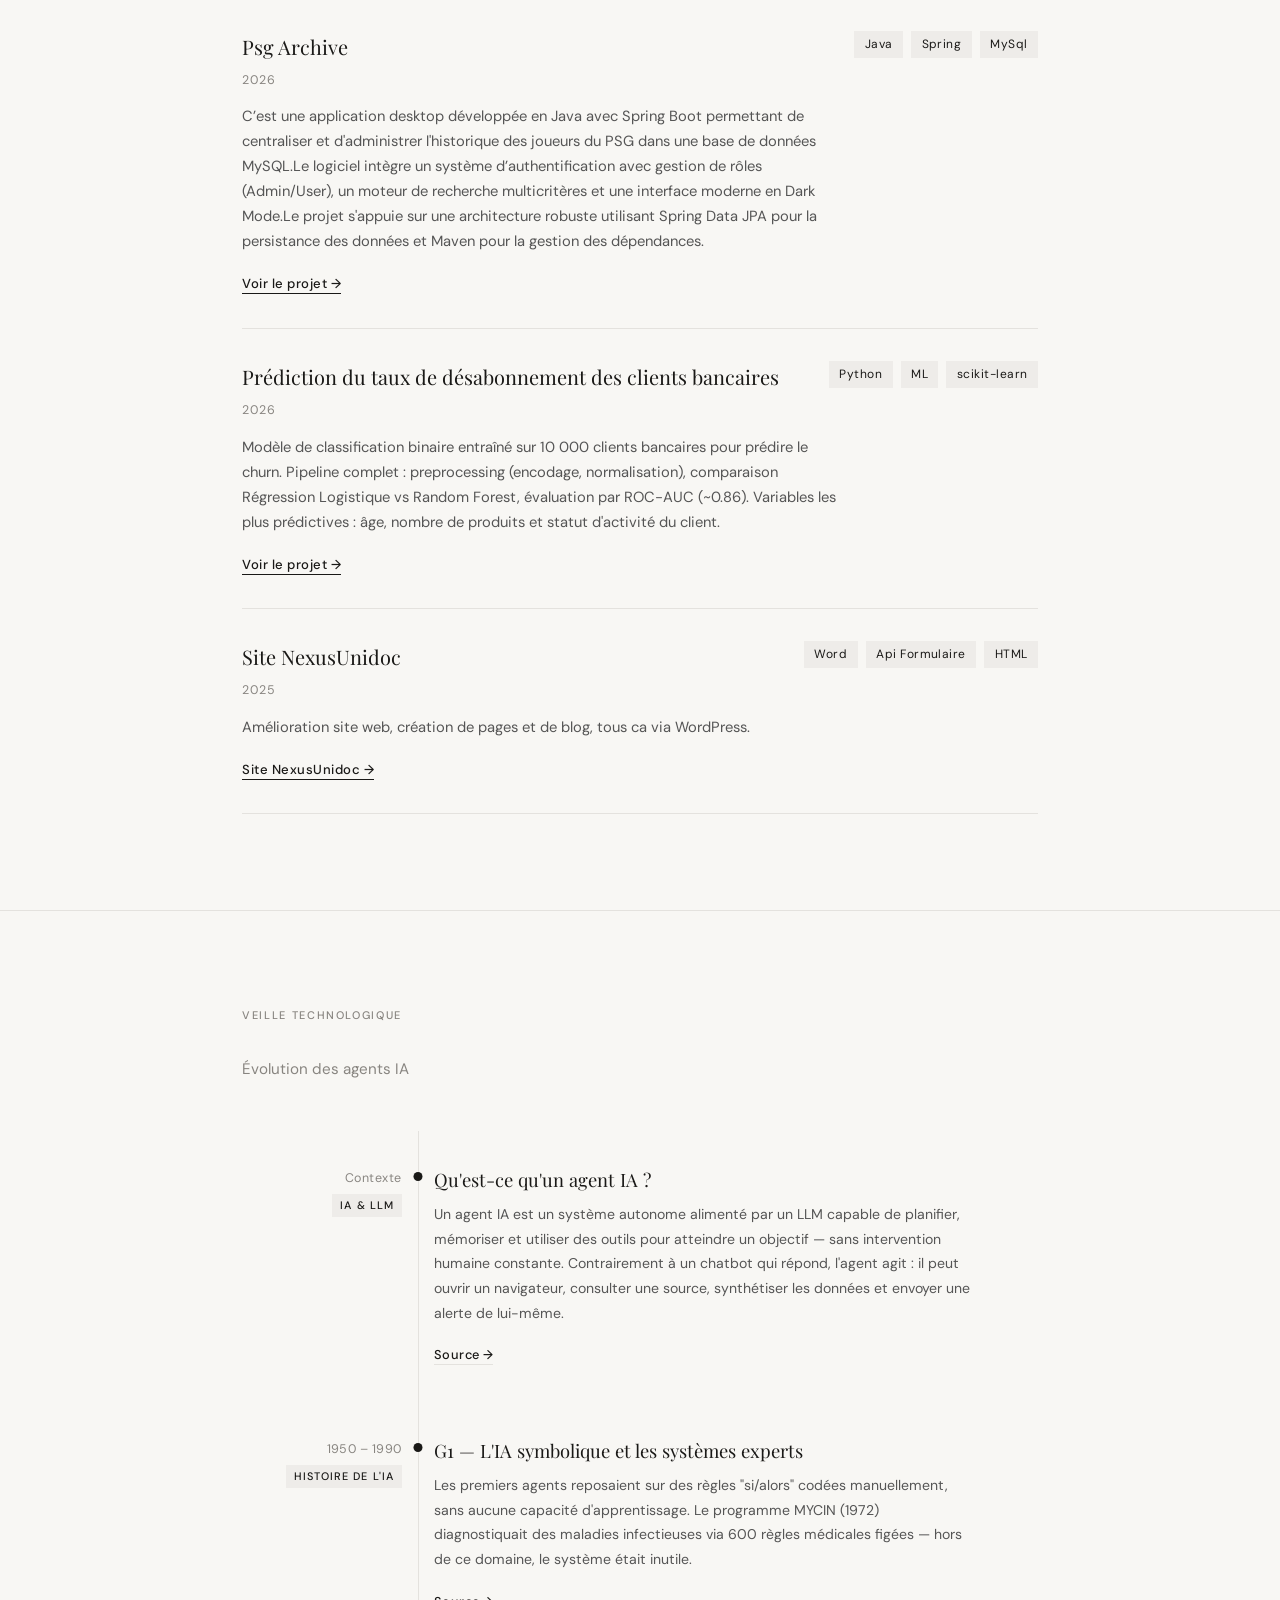
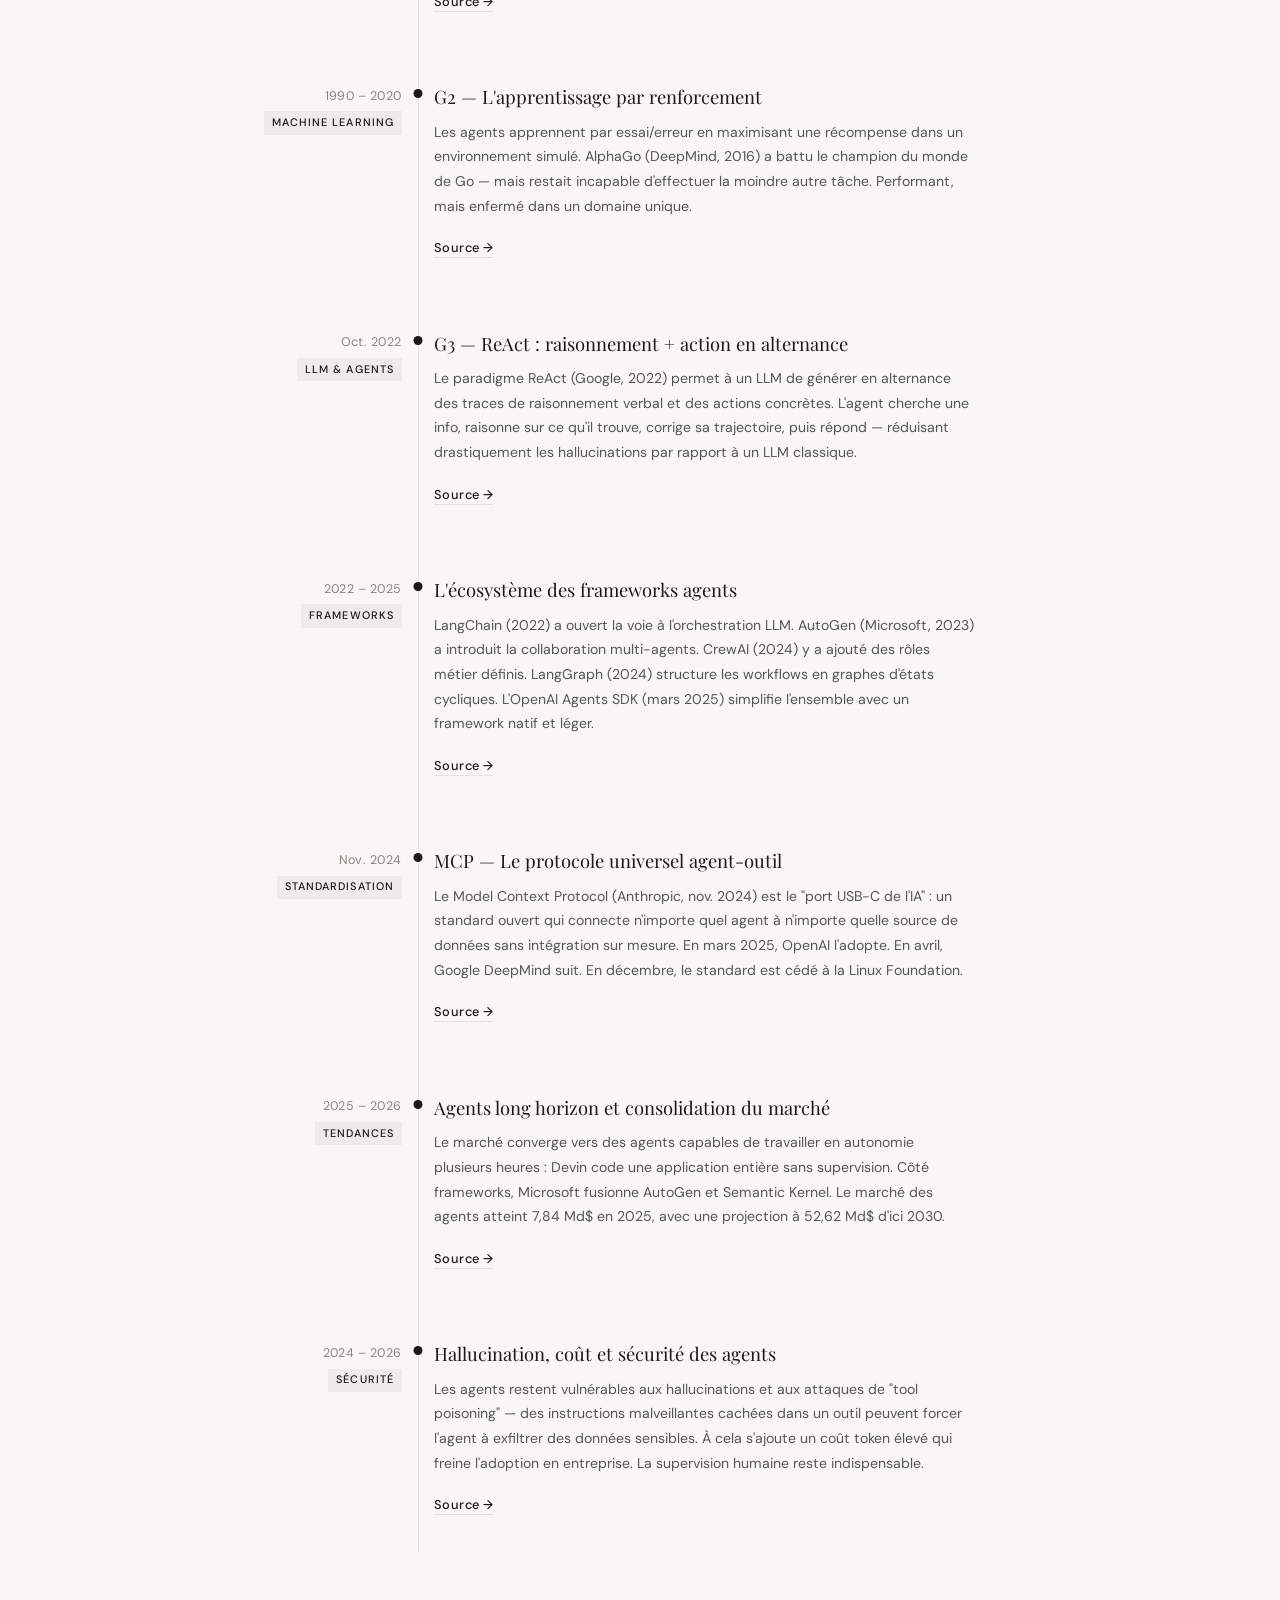
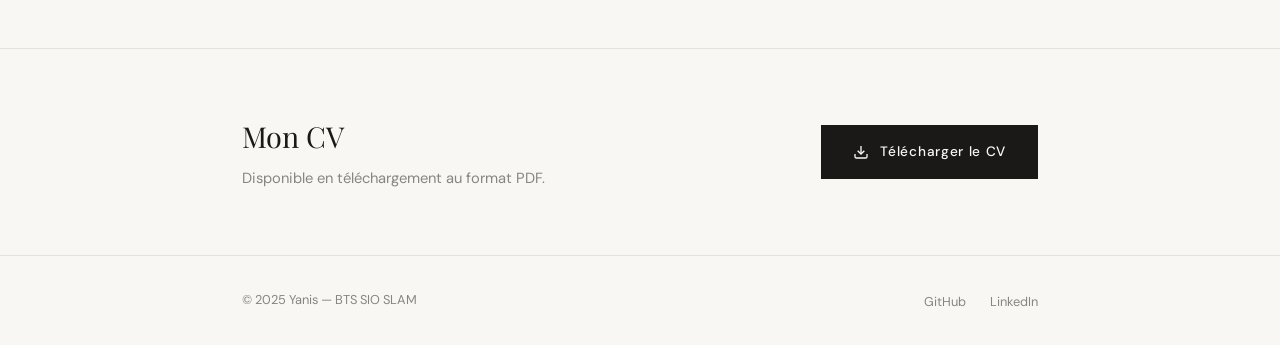
==== commit 6edb1385: "Add files via upload" ====
--- a/index.html
+++ b/index.html
@@ -921,6 +921,7 @@
         
 
 
+          <!-- 
           <article class="project-card">
             <div class="project-card-header">
               <div>
@@ -941,6 +942,7 @@
 
             <a href="Reservation/index.php" class="project-link">Voir le projet →</a>
           </article>
+        -->
 
           <article class="project-card">
             <div class="project-card-header">
@@ -1114,7 +1116,7 @@
           📝 Remplace "cv-yanis.pdf" par le chemin réel de ton CV.
           Place ton fichier PDF dans le même dossier que ce fichier HTML.
         -->
-        <a href="YANIS_LE_PORT_FlowCV_Resume_2026-04-30.pdf" download class="btn-download">
+        <a href="YANISLEPORT_CV.pdf" download class="btn-download">
           <svg viewBox="0 0 24 24" fill="none" stroke="currentColor" stroke-width="2"><path d="M21 15v4a2 2 0 0 1-2 2H5a2 2 0 0 1-2-2v-4"/><polyline points="7 10 12 15 17 10"/><line x1="12" y1="15" x2="12" y2="3"/></svg>
           Télécharger le CV
         </a>
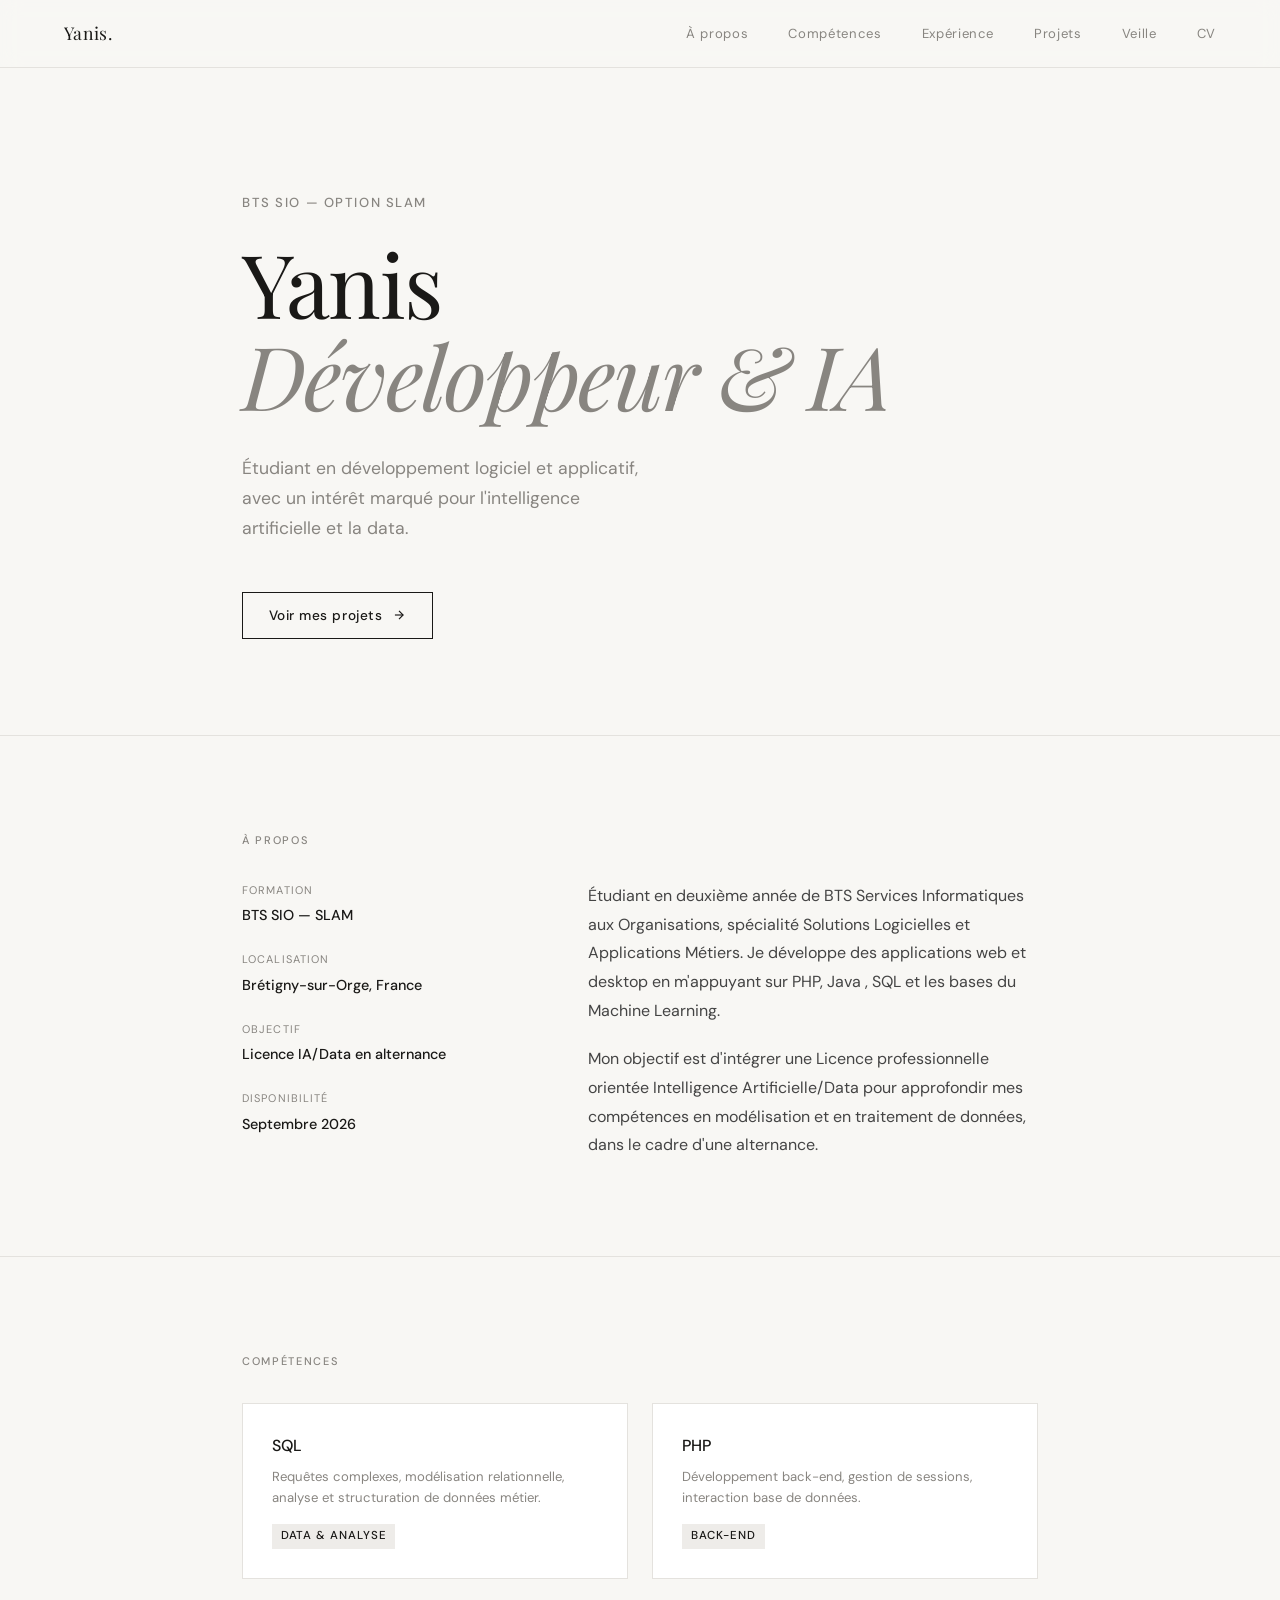
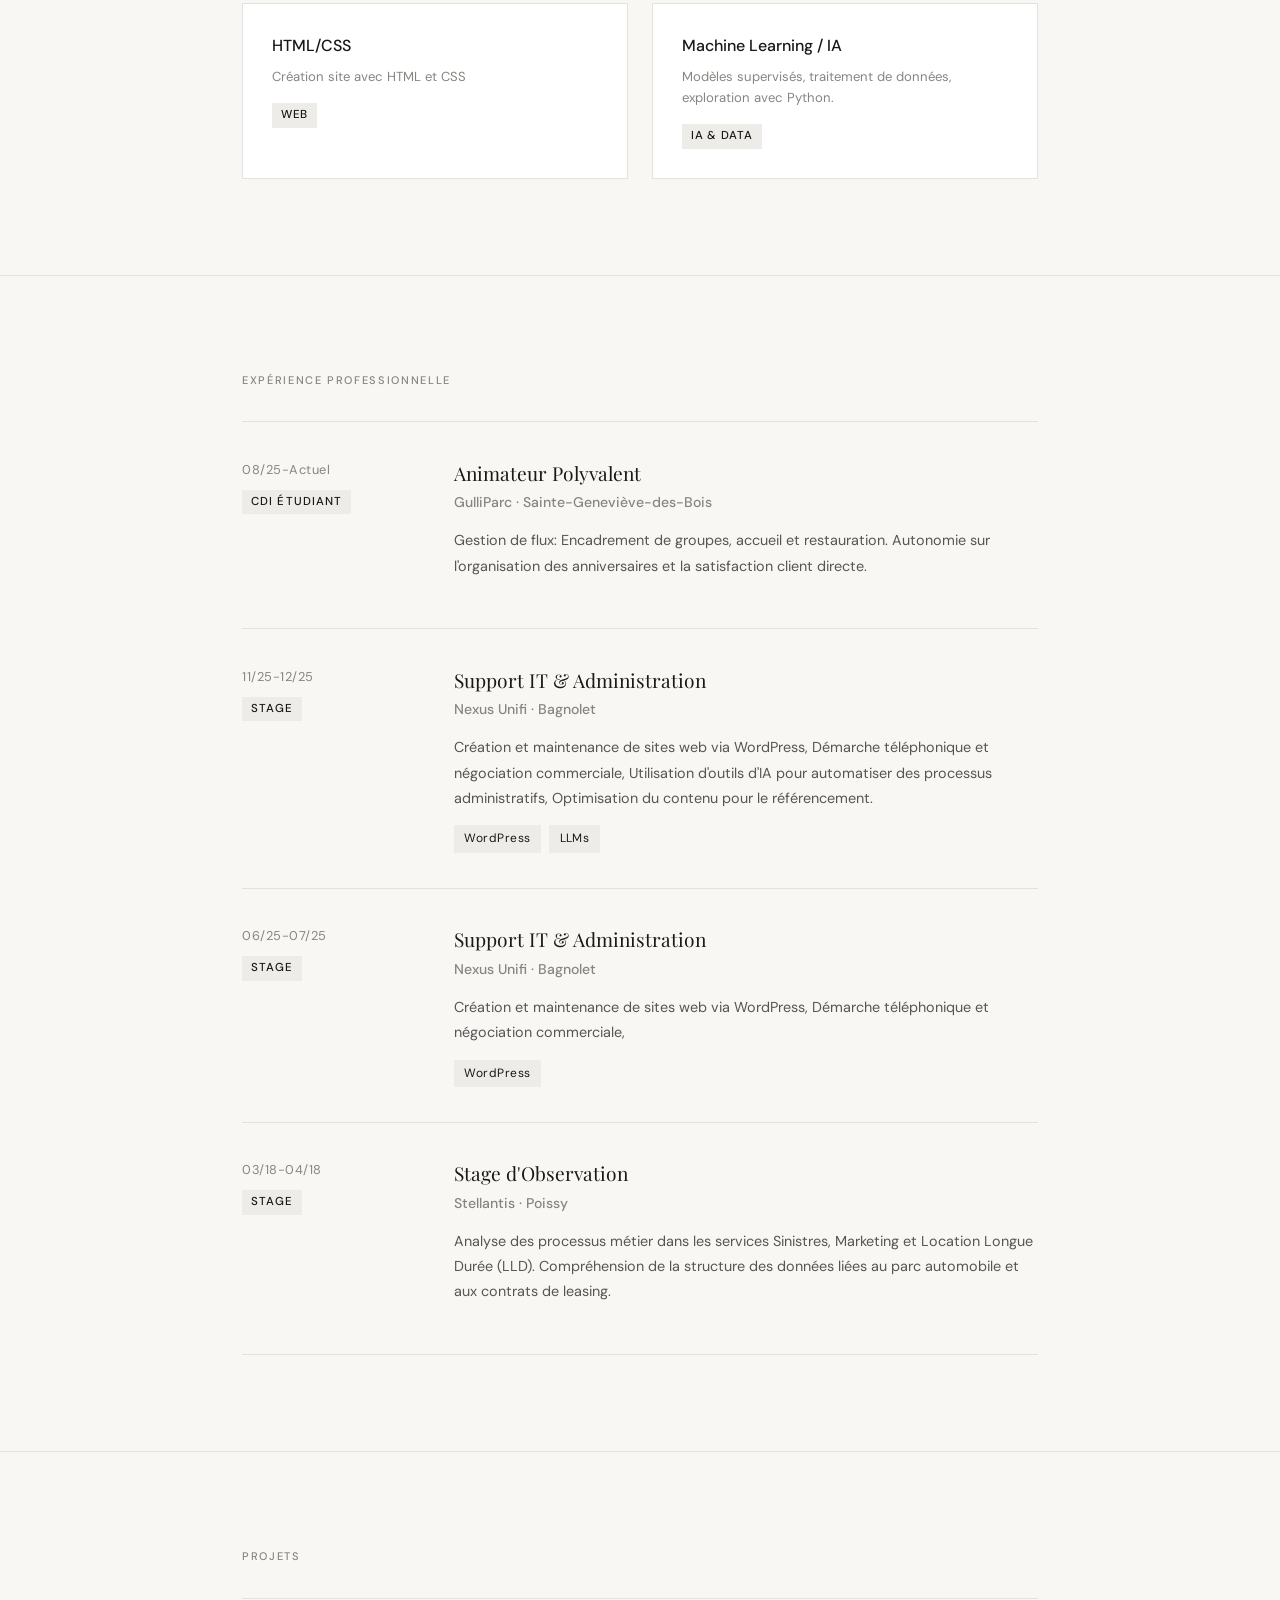
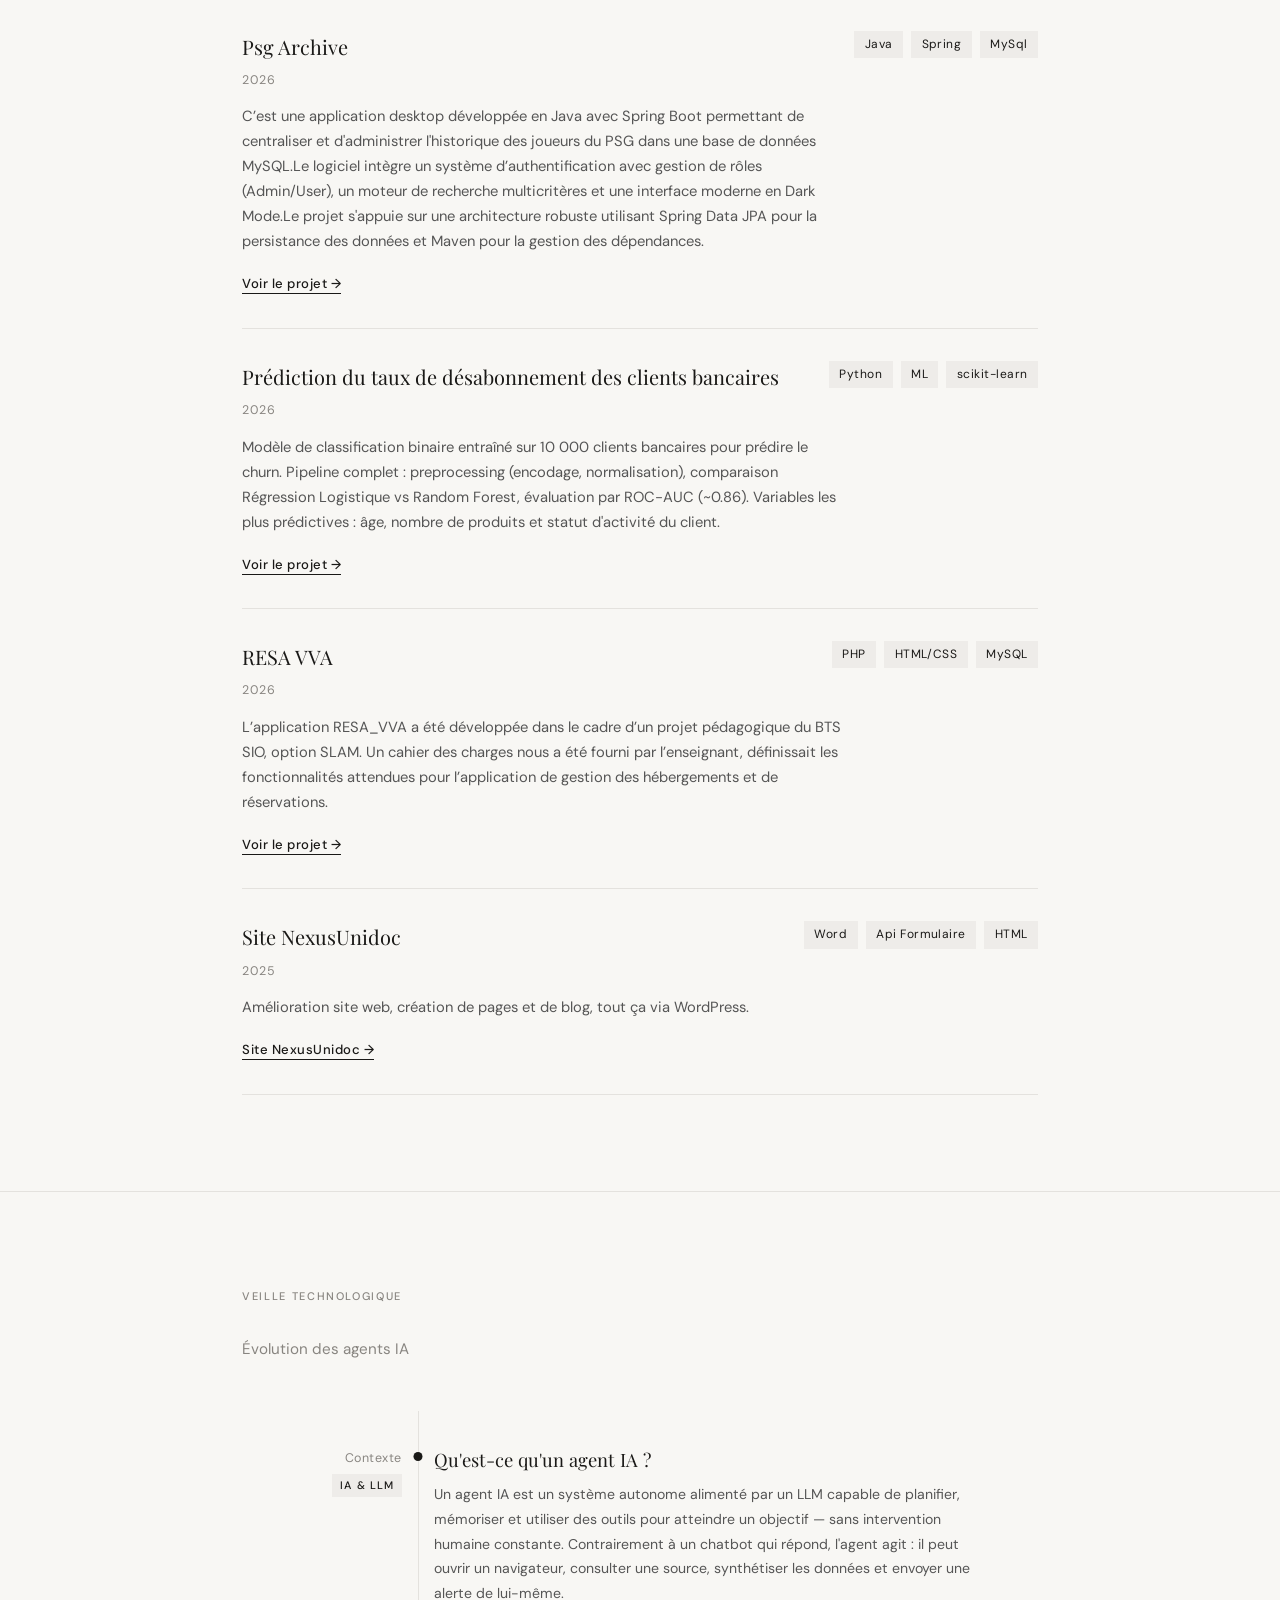
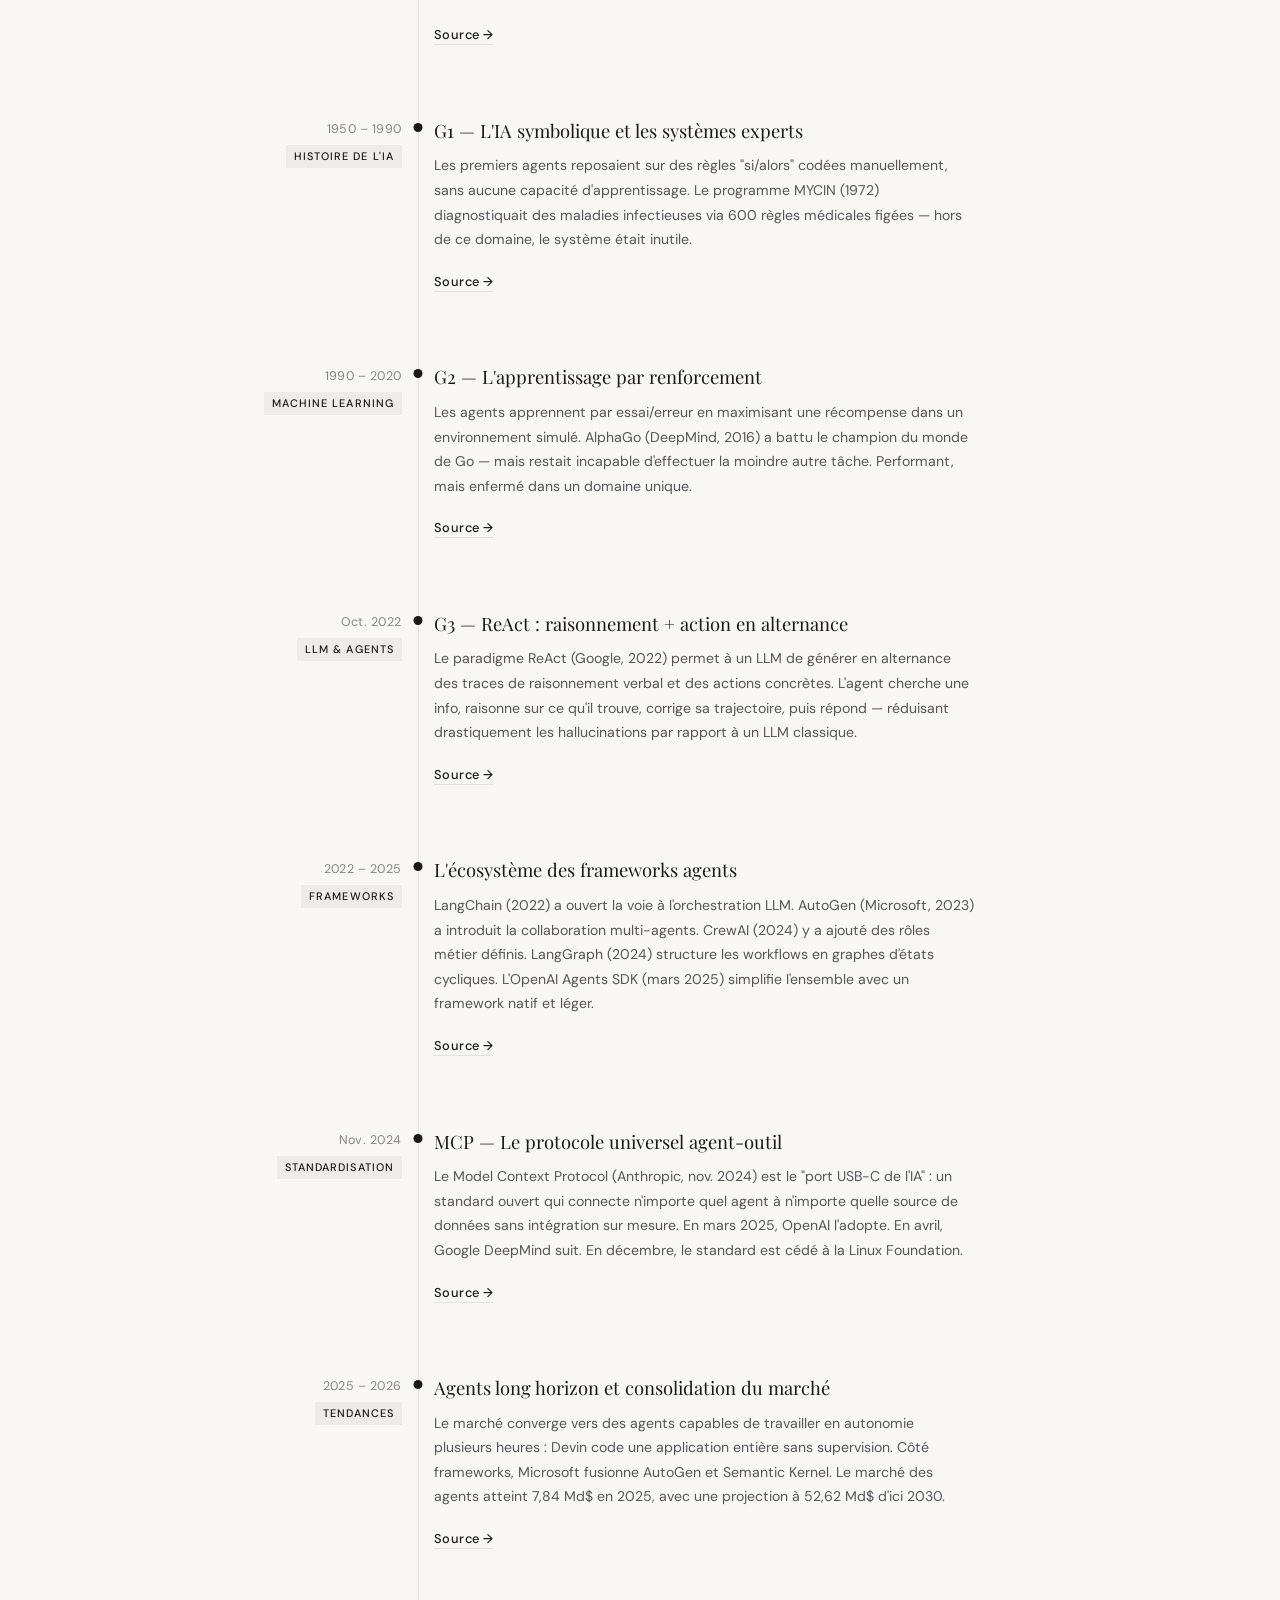
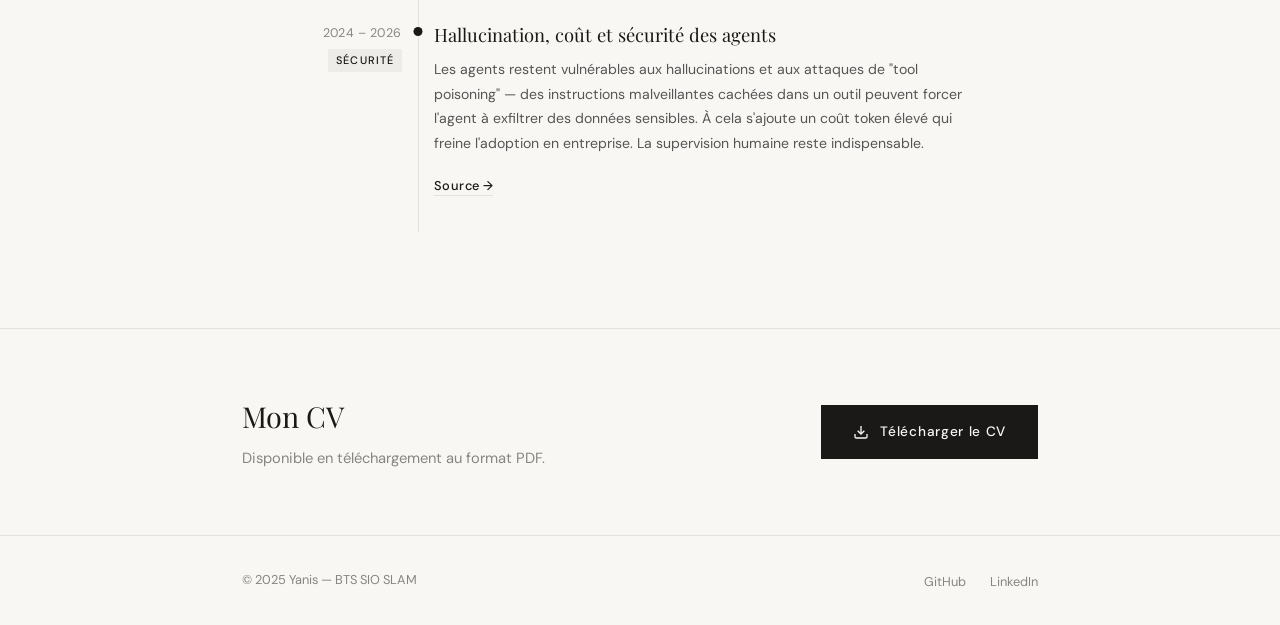
==== commit 5335d06e: "Add files via upload" ====
--- a/index.html
+++ b/index.html
@@ -921,7 +921,7 @@
         
 
 
-          <!-- 
+          
           <article class="project-card">
             <div class="project-card-header">
               <div>
@@ -936,13 +936,13 @@
             </div>
             <p class="project-desc">
               L’application RESA_VVA a été développée dans le cadre d’un projet pédagogique du BTS SIO, option SLAM.
-              Un cahier des chargesnous a été fourni par l’enseignant, définissait les fonctionnalités attendues pour
+              Un cahier des charges nous a été fourni par l’enseignant, définissait les fonctionnalités attendues pour
               l’application de gestion des hébergements et de réservations.
             </p>
 
-            <a href="Reservation/index.php" class="project-link">Voir le projet →</a>
+            <a href="https://yanis252.github.io/RESA-VVA/" class="project-link">Voir le projet →</a>
           </article>
-        -->
+        
 
           <article class="project-card">
             <div class="project-card-header">
@@ -957,9 +957,9 @@
               </div>
             </div>
             <p class="project-desc">
-              Amélioration site web, création de pages et de blog, tous ca via WordPress.
-            </p>
-            <a href="https://nexusunidoc.in/" class="project-link">Site NexusUnidoc →</a>
+              Amélioration site web, création de pages et de blog, tout ça via WordPress.
+            </p>
+            <a href="https://nexusunidoc.com/" class="project-link">Site NexusUnidoc →</a>
           </article>
       </div>
     </div>
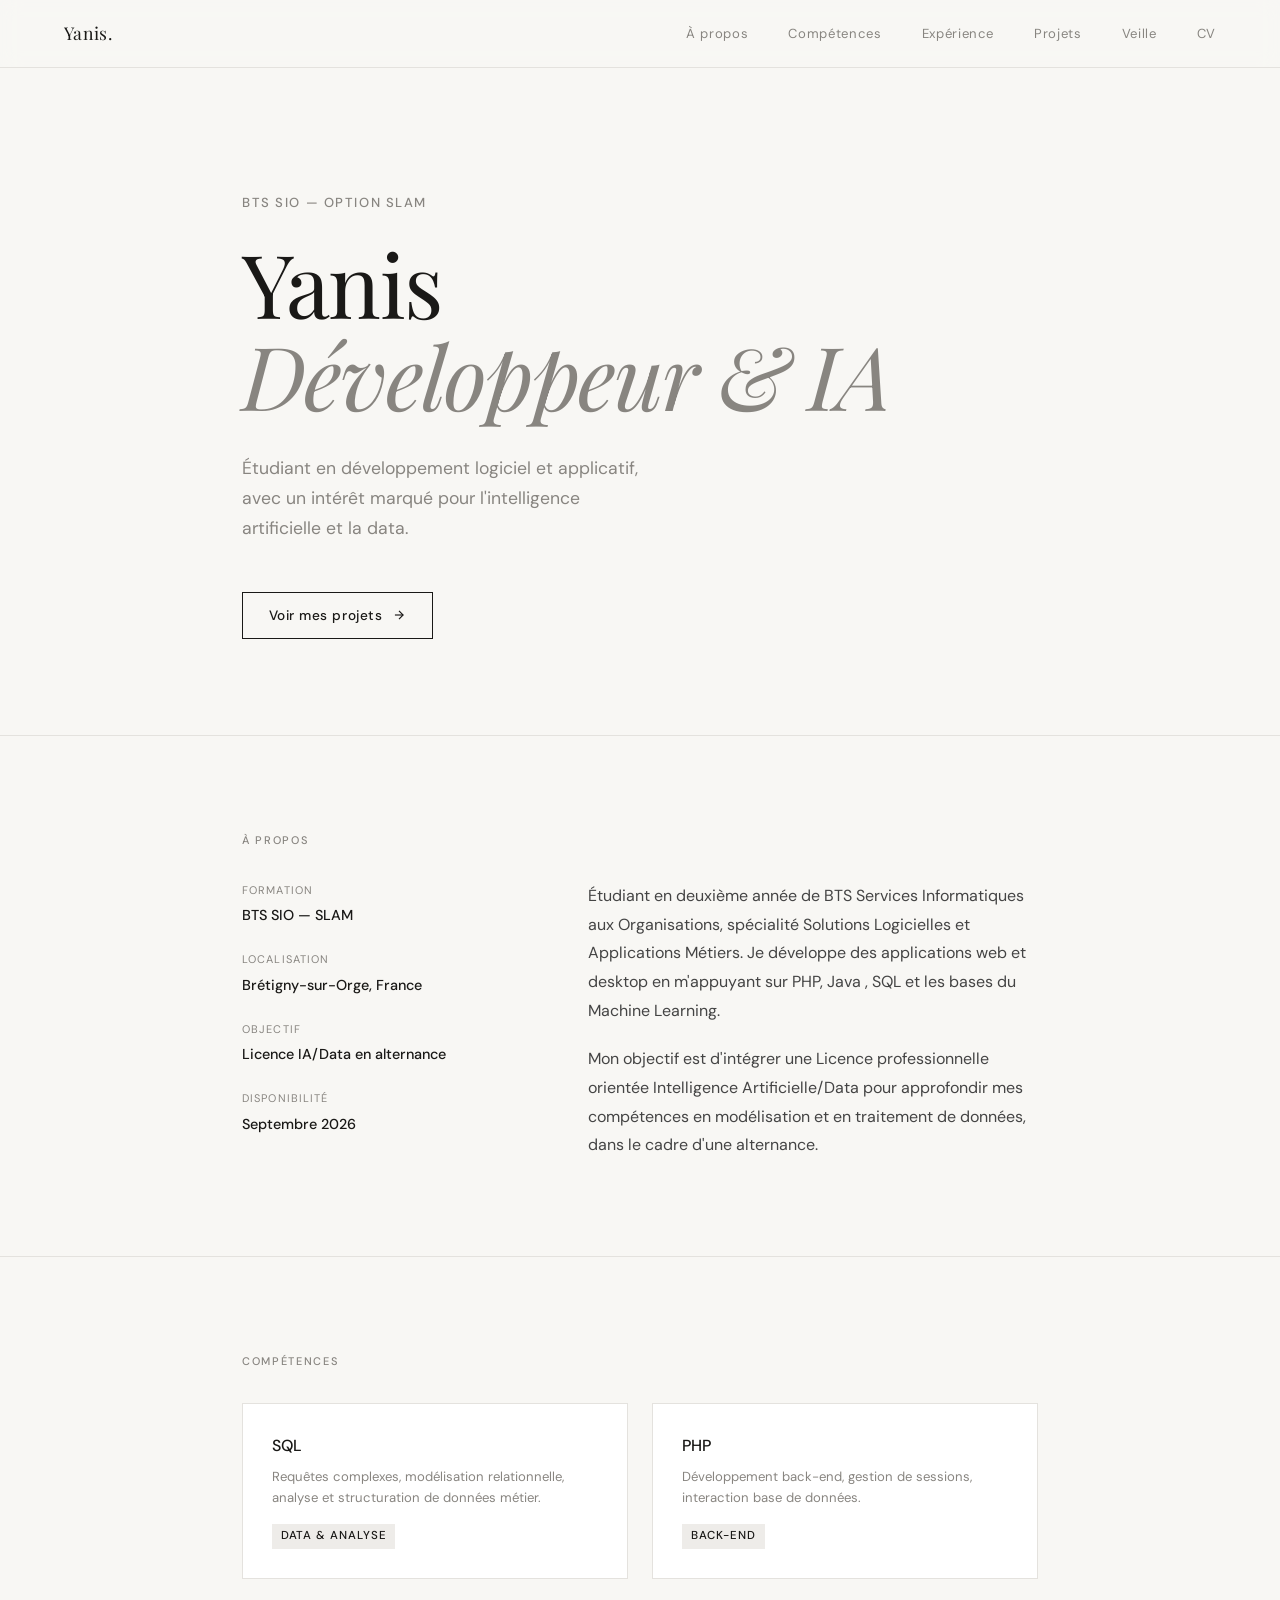
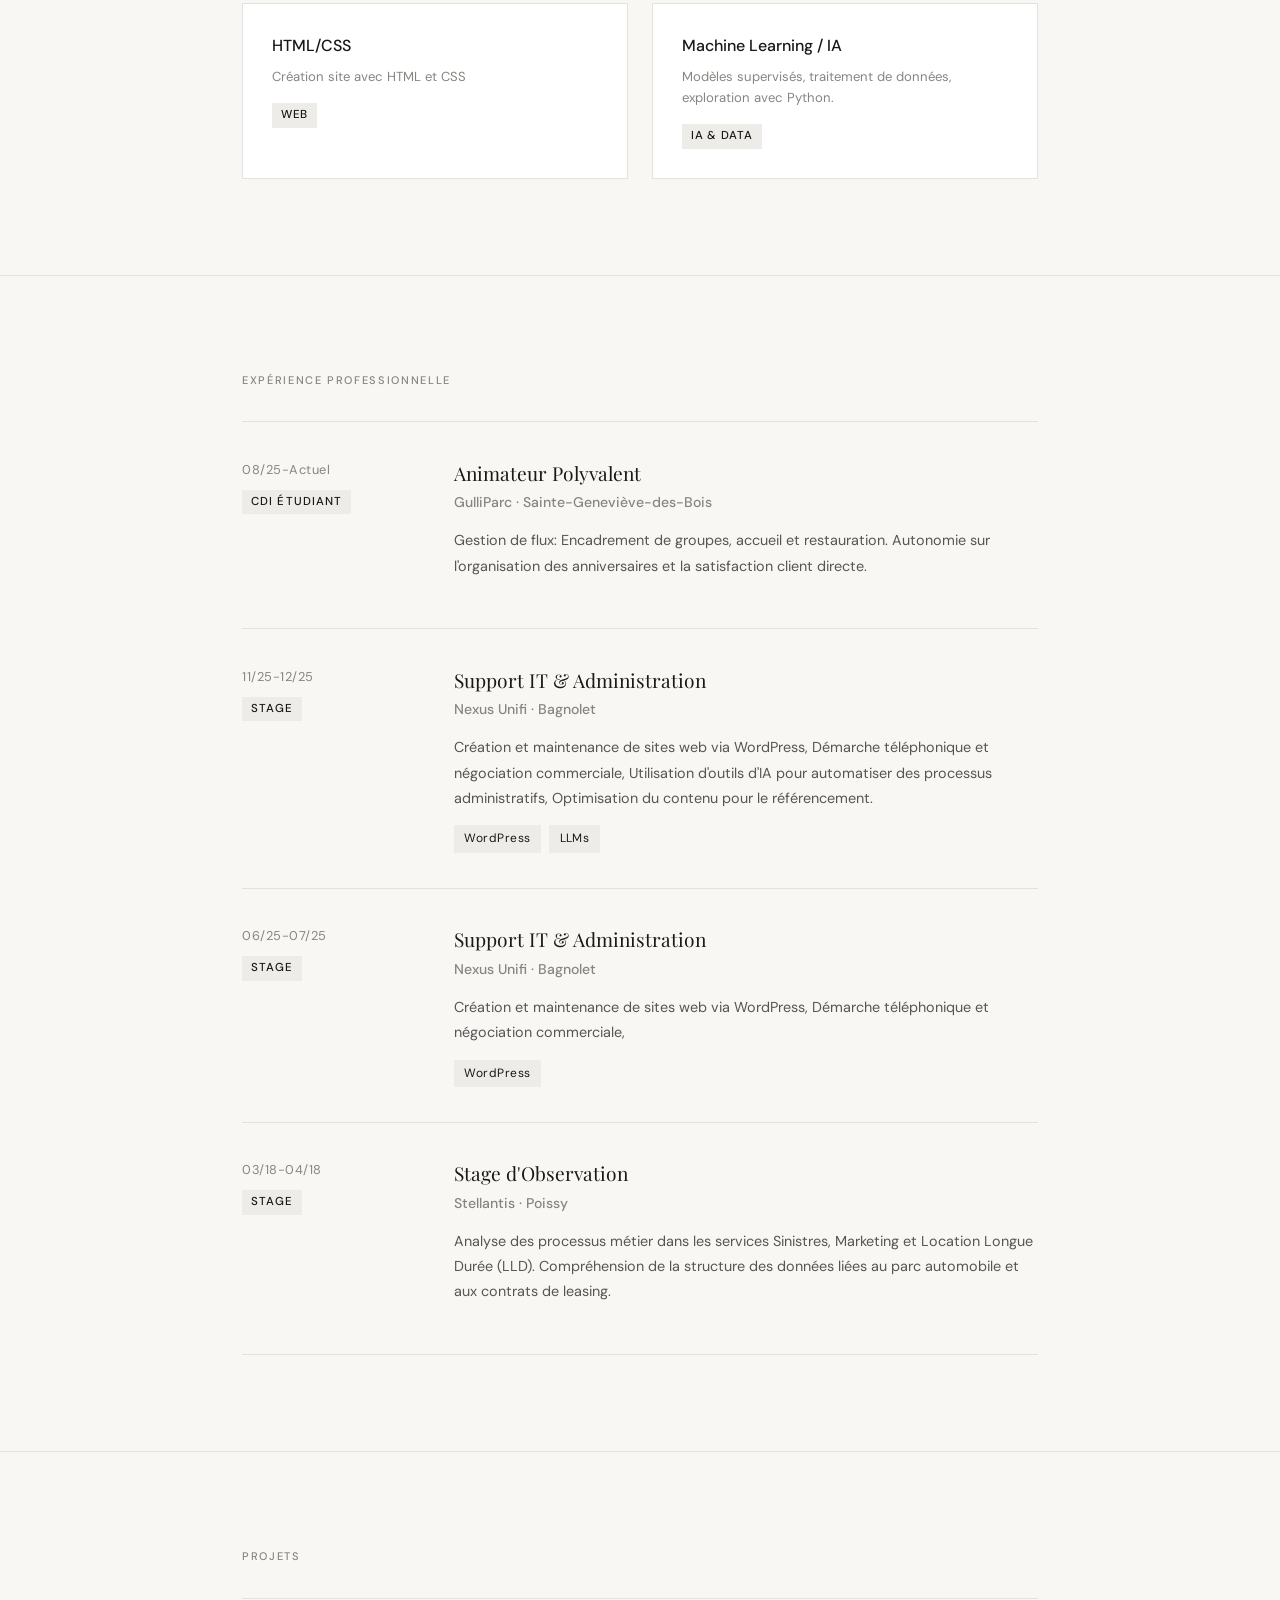
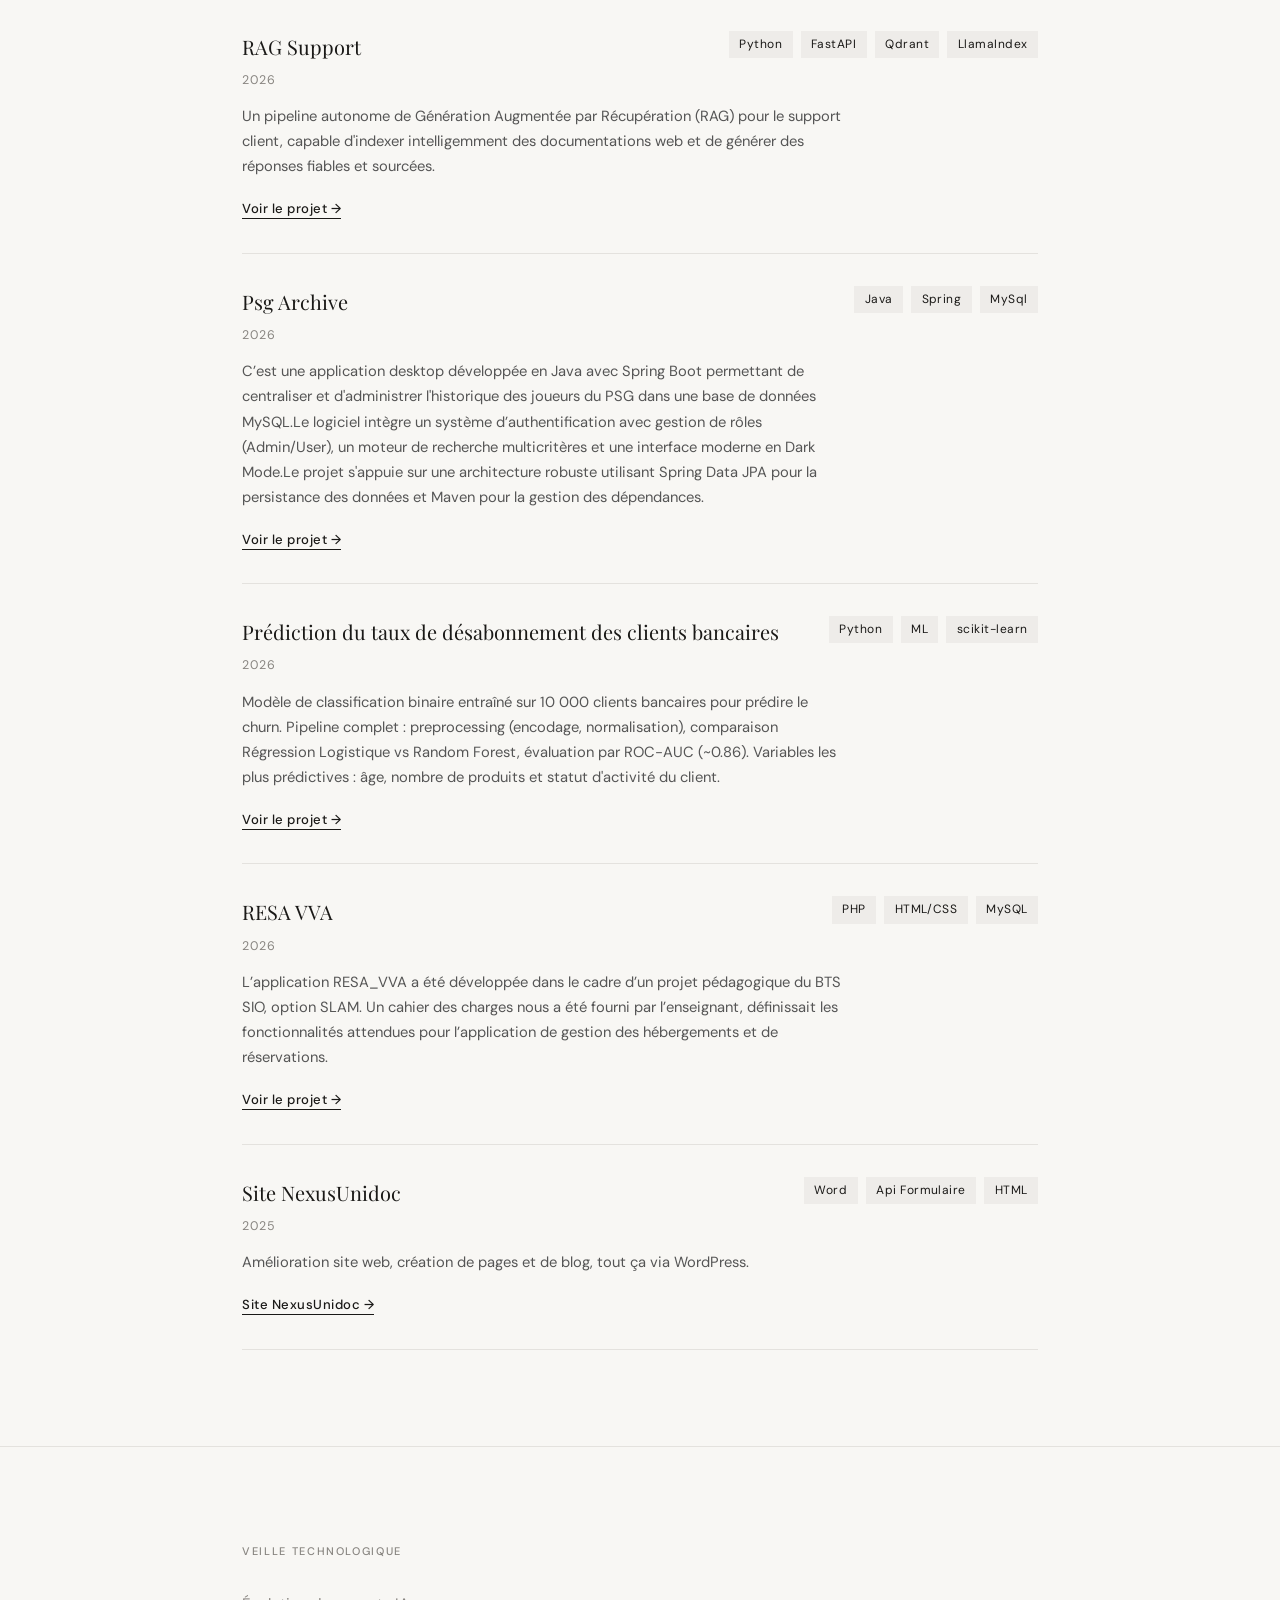
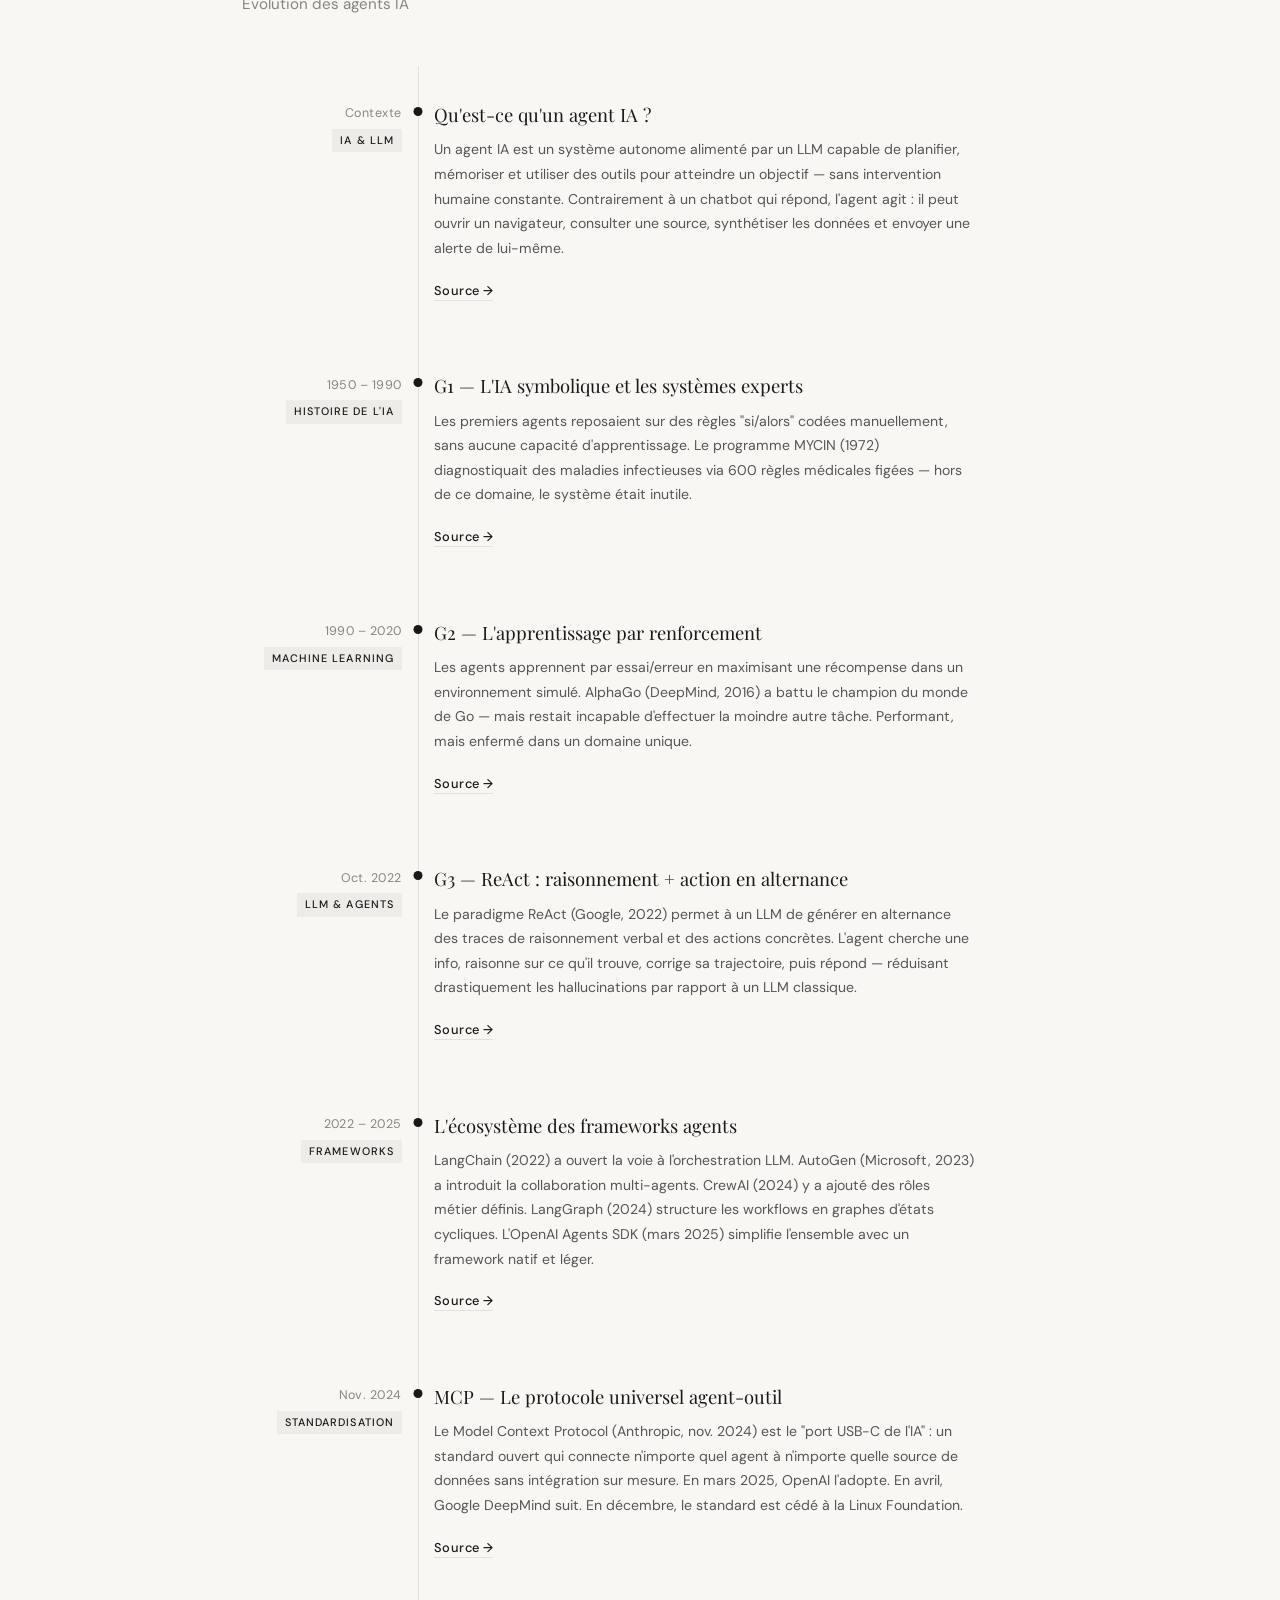
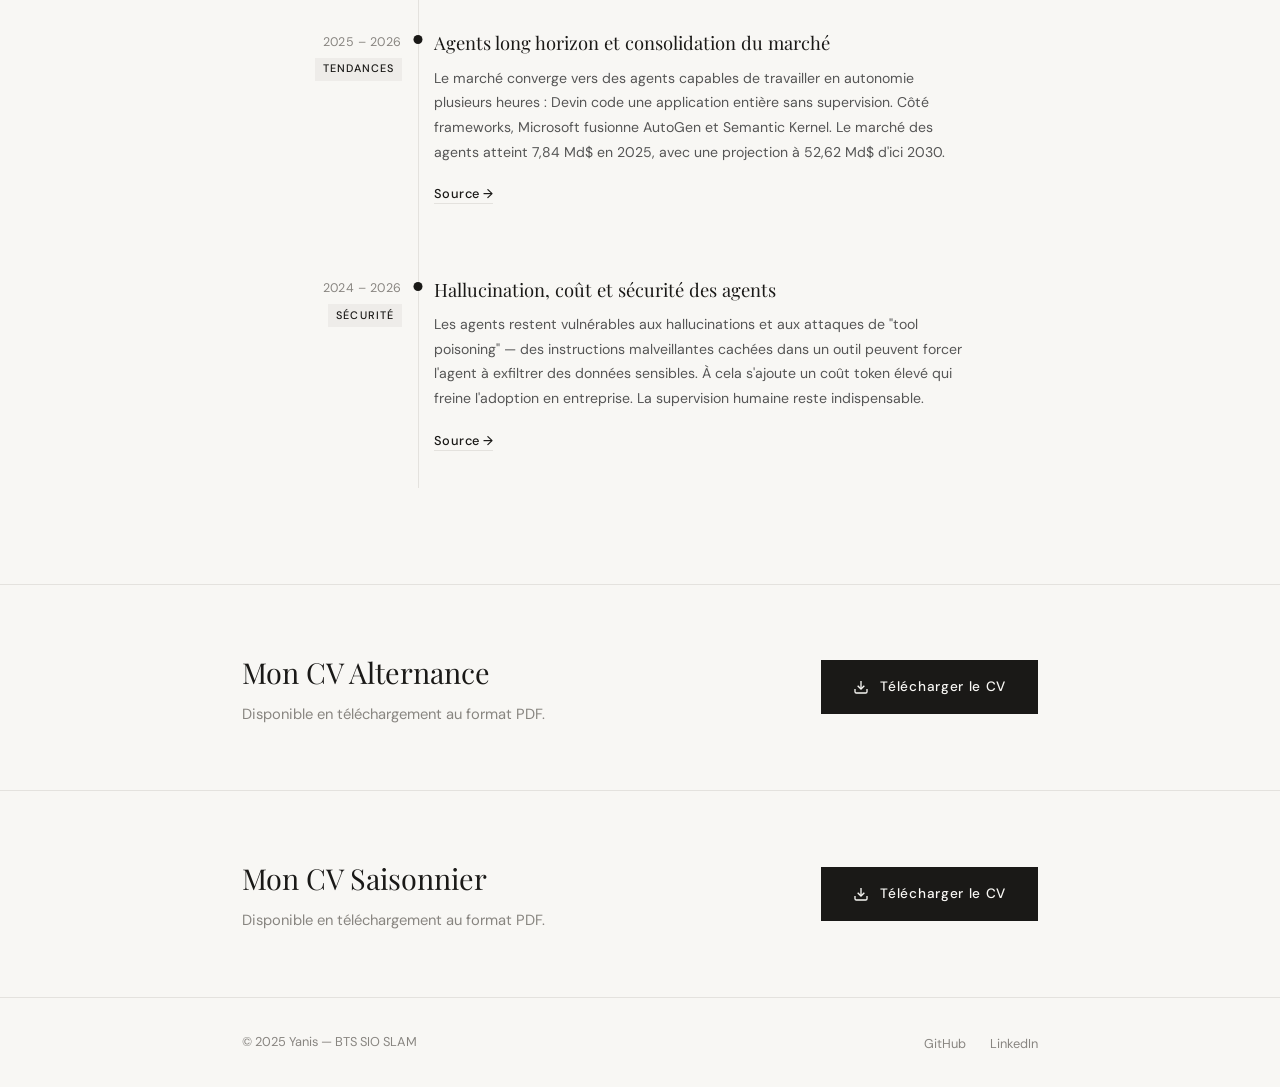
==== commit 612ba320: "Add files via upload" ====
--- a/index.html
+++ b/index.html
@@ -880,6 +880,25 @@
           </article>
           -->
 
+          <article class="project-card">
+            <div class="project-card-header">
+              <div>
+                <h3 class="project-name">RAG Support</h3>
+                <span class="project-year">2026</span>
+              </div>
+              <div class="project-tags">
+                <span class="tag">Python</span>
+                <span class="tag">FastAPI</span>
+                <span class="tag">Qdrant</span>
+                <span class="tag">LlamaIndex</span>
+              </div>
+            </div>
+            <p class="project-desc">
+              Un pipeline autonome de Génération Augmentée par Récupération (RAG) pour le support client, capable d'indexer intelligemment des documentations web et de générer des réponses fiables et sourcées.
+            </p>
+            <a href="https://yanis252.github.io/RAG/" class="project-link" target="_blank" rel="noopener noreferrer">Voir le projet →</a>
+          </article>
+
 
           <article class="project-card">
             <div class="project-card-header">
@@ -1105,18 +1124,40 @@
 
 
   <!-- ─── CV ────────────────────────────────────────────────── -->
+  
+
   <section id="cv">
     <div class="container">
       <div class="cv-block">
         <div class="cv-text">
-          <h2>Mon CV</h2>
+          <h2>Mon CV Alternance</h2>
           <p>Disponible en téléchargement au format PDF.</p>
         </div>
         <!--
           📝 Remplace "cv-yanis.pdf" par le chemin réel de ton CV.
           Place ton fichier PDF dans le même dossier que ce fichier HTML.
         -->
-        <a href="YANISLEPORT_CV.pdf" download class="btn-download">
+        <a href="YANIS_LE_PORT_CV_ALT.pdf" download class="btn-download">
+          <svg viewBox="0 0 24 24" fill="none" stroke="currentColor" stroke-width="2"><path d="M21 15v4a2 2 0 0 1-2 2H5a2 2 0 0 1-2-2v-4"/><polyline points="7 10 12 15 17 10"/><line x1="12" y1="15" x2="12" y2="3"/></svg>
+          Télécharger le CV
+        </a>
+      </div>
+    </div>
+  </section>
+
+
+  <section id="cv">
+    <div class="container">
+      <div class="cv-block">
+        <div class="cv-text">
+          <h2>Mon CV Saisonnier</h2>
+          <p>Disponible en téléchargement au format PDF.</p>
+        </div>
+        <!--
+          📝 Remplace "cv-yanis.pdf" par le chemin réel de ton CV.
+          Place ton fichier PDF dans le même dossier que ce fichier HTML.
+        -->
+        <a href="YANIS_LE_PORT_SS.pdf" download class="btn-download">
           <svg viewBox="0 0 24 24" fill="none" stroke="currentColor" stroke-width="2"><path d="M21 15v4a2 2 0 0 1-2 2H5a2 2 0 0 1-2-2v-4"/><polyline points="7 10 12 15 17 10"/><line x1="12" y1="15" x2="12" y2="3"/></svg>
           Télécharger le CV
         </a>
